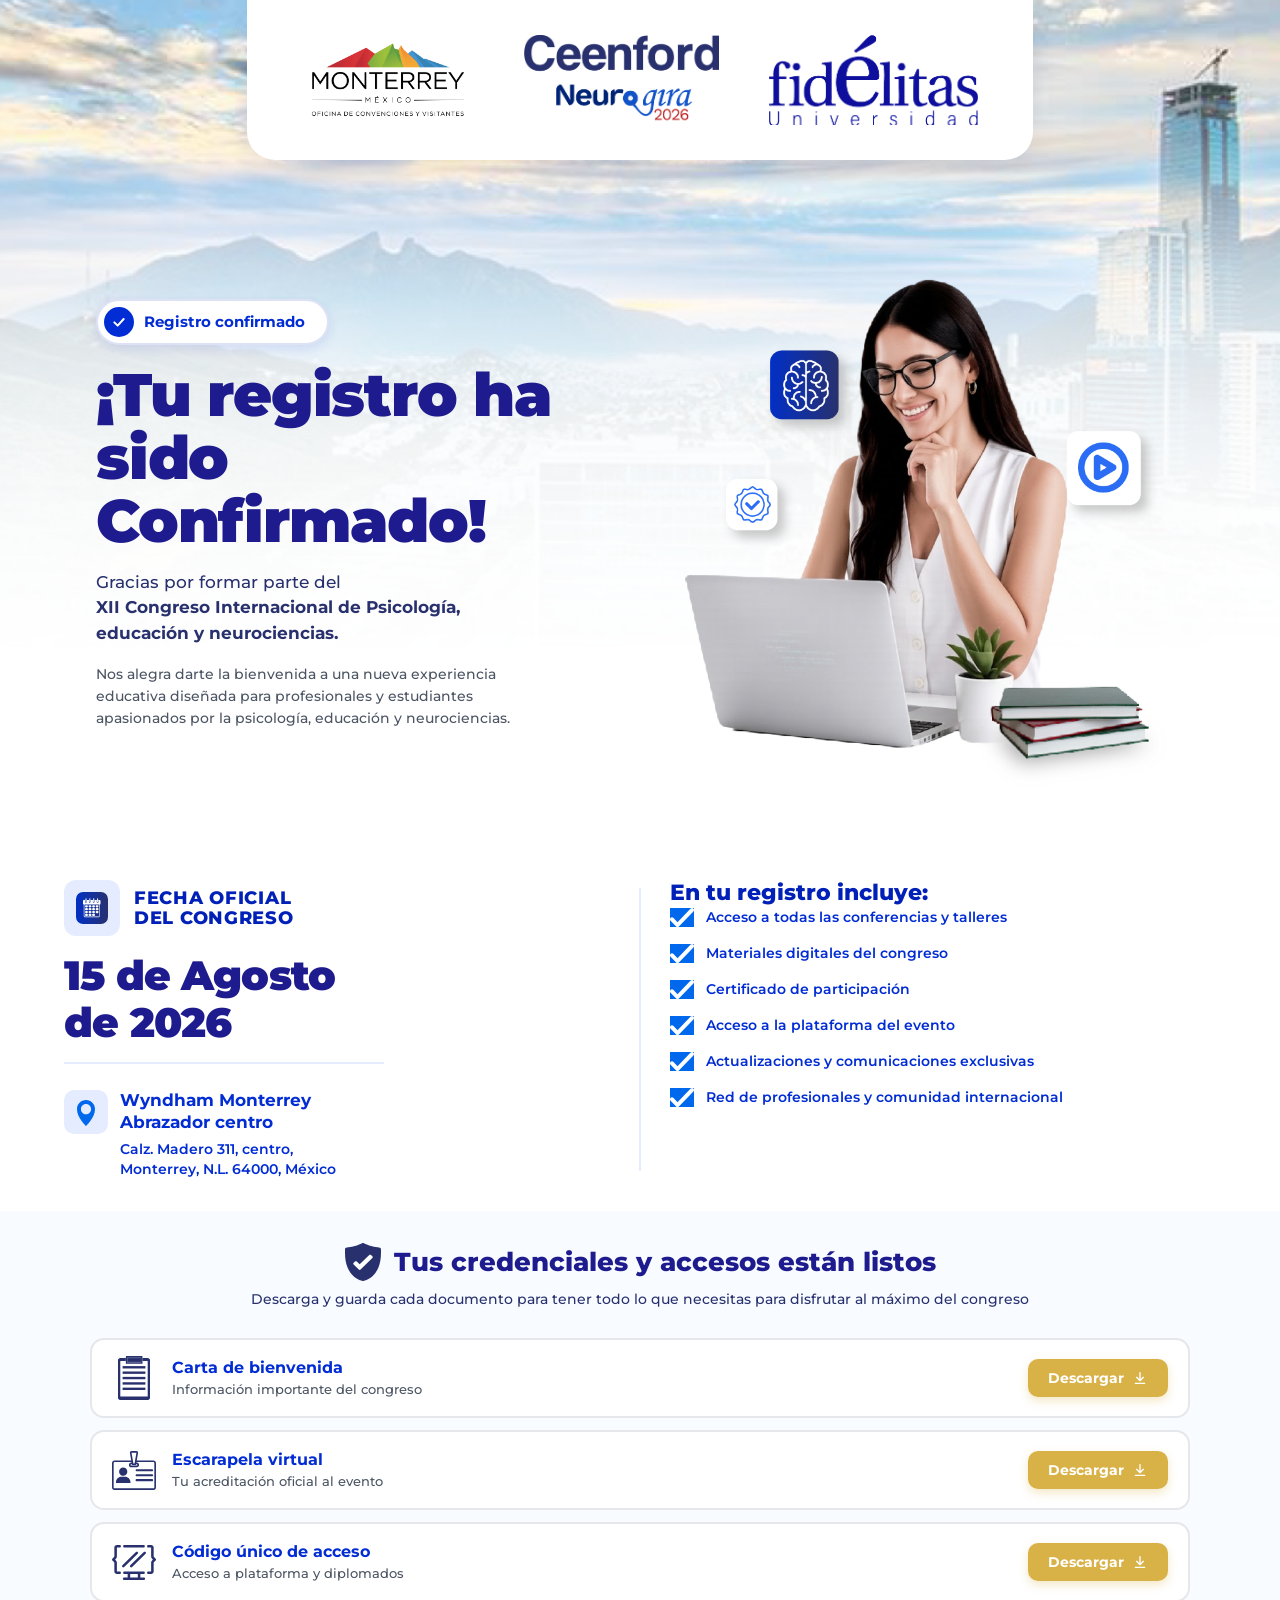
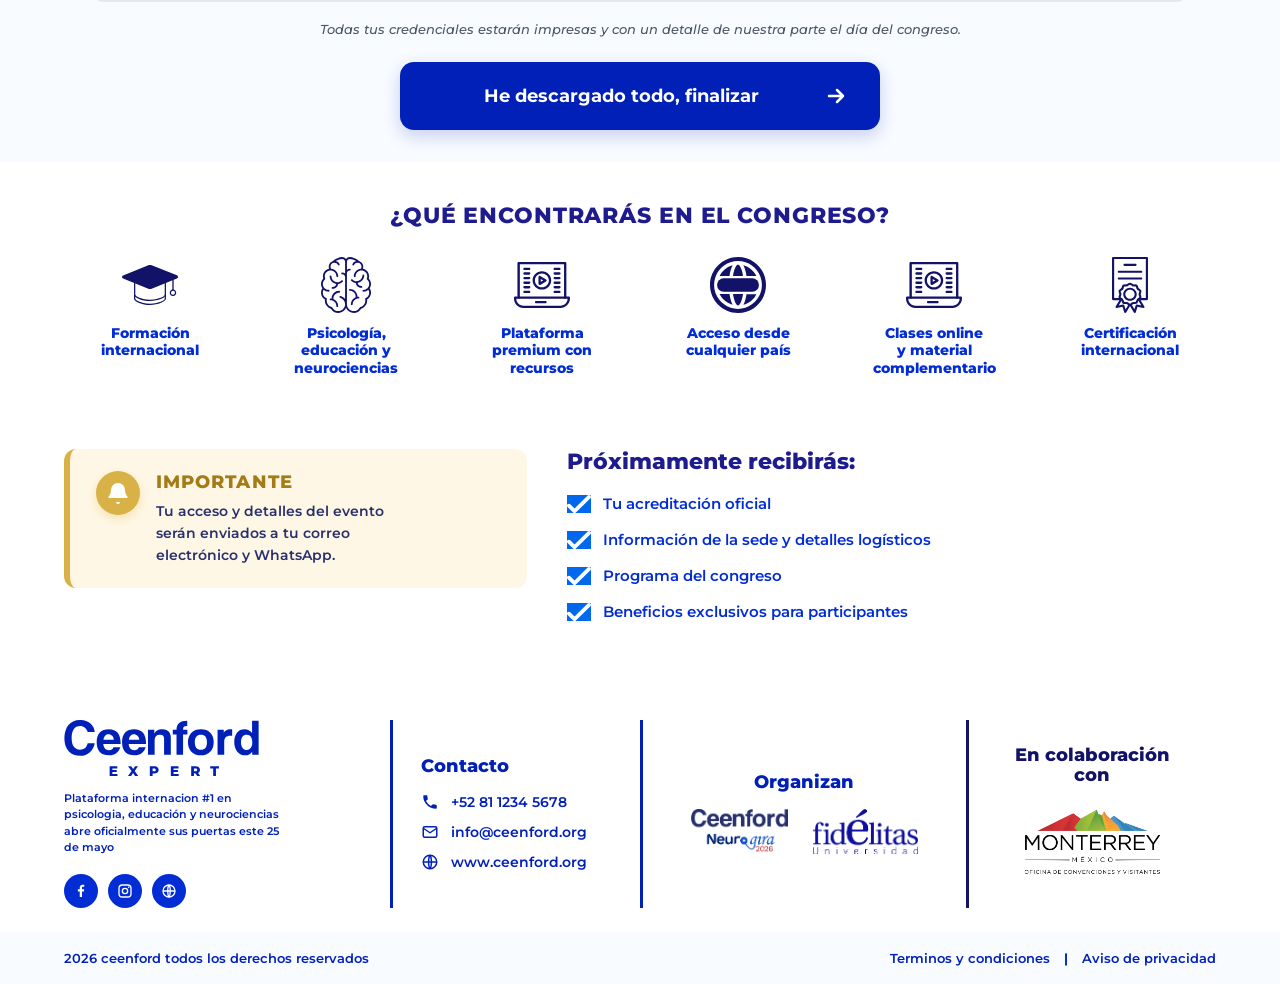
==== gracias.html @ 37530089 "Refinar seccion Fecha + Incluye de gracias.html - Iconos dentro de cajas redondeadas azul claro (#E5" ====
<!DOCTYPE html>
<html lang="es">
<head>
    <meta charset="UTF-8">
    <meta name="viewport" content="width=device-width, initial-scale=1.0, viewport-fit=cover">
    <title>Registro confirmado - CEENFORD XII Congreso Internacional Monterrey 2026</title>

    <!-- SEO -->
    <meta name="description" content="Registro confirmado al XII Congreso Internacional de Psicología, Educación y Neurociencias - Monterrey 2026.">
    <meta name="theme-color" content="#1E1B8E">
    <meta name="robots" content="noindex"><!-- página de confirmación, no indexar -->

    <!-- Favicon -->
    <link rel="icon" type="image/png" href="img/favicon.png">
    <link rel="apple-touch-icon" href="img/favicon.png">

    <!-- Open Graph -->
     
    <meta property="og:type" content="website">
    <meta property="og:title" content="Registro confirmado - CEENFORD Monterrey 2026">
    <meta property="og:description" content="Tu inscripción al XII Congreso Internacional fue confirmada.">
    <meta property="og:image" content="https://ceenford.dtgrowthpartners.com/img/preview.jpg">
    <meta property="og:locale" content="es_MX">
    <meta property="og:site_name" content="Ceenford">

    <!-- Fuentes y estilos -->
    <link rel="preconnect" href="https://fonts.googleapis.com">
    <link rel="preconnect" href="https://fonts.gstatic.com" crossorigin>
    <link href="https://fonts.googleapis.com/css2?family=Montserrat:ital,wght@0,300;0,400;0,500;0,600;0,700;0,800;0,900;1,400&display=swap" rel="stylesheet">
    <link rel="stylesheet" href="styles.css">
</head>
<body>
    <!-- ========== HERO (mismo background que index) ========== -->
    <section class="hero hero--confirmacion">
        <div class="hero__bg" aria-hidden="true"></div>

        <header class="header">
            <div class="header__card">
                <img src="img/logo-monterrey-header.png" alt="Monterrey México - Oficina de Convenciones y Visitantes" class="header__logo">
                <img src="img/logo-ceenford-header.png" alt="Ceenford Neurogira 2026" class="header__logo">
                <img src="img/lgo-fidelitas-universidad.png" alt="Fidélitas Universidad" class="header__logo">
            </div>
        </header>

        <div class="confirmacion-hero">
            <div class="confirmacion-hero__left">
                <span class="confirmacion-hero__badge">
                    <span class="confirmacion-hero__badge-circle" aria-hidden="true">
                        <svg viewBox="0 0 24 24" fill="none" xmlns="http://www.w3.org/2000/svg">
                            <path d="M5 12.5L10 17.5L19 7.5" stroke="currentColor" stroke-width="3" stroke-linecap="round" stroke-linejoin="round"/>
                        </svg>
                    </span>
                    Registro confirmado
                </span>

                <h1 class="confirmacion-hero__title">¡Tu registro ha sido<br>Confirmado!</h1>

                <p class="confirmacion-hero__subtitle">
                    Gracias por formar parte del<br>
                    <strong>XII Congreso Internacional de Psicología,<br>educación y neurociencias.</strong>
                </p>

                <p class="confirmacion-hero__body">
                    Nos alegra darte la bienvenida a una nueva experiencia<br>
                    educativa diseñada para profesionales y estudiantes<br>
                    apasionados por la psicología, educación y neurociencias.
                </p>
            </div>

            <div class="confirmacion-hero__right">
                <img src="img/pagina_agradecimiento/mujer-hero.png" alt="" class="confirmacion-hero__img">
            </div>
        </div>
    </section>

    <!-- ========== FECHA + INCLUYE (2 columnas) ========== -->
    <section class="confirmacion-detalles">
        <div class="confirmacion-detalles__inner">
            <div class="confirmacion-detalles__col confirmacion-detalles__col--fecha">
                <h2 class="confirmacion-detalles__title">
                    <span class="confirmacion-detalles__icon-box">
                        <img src="img/pagina_agradecimiento/icono fecha oficial.svg" alt="" class="confirmacion-detalles__title-icon">
                    </span>
                    FECHA OFICIAL<br>DEL CONGRESO
                </h2>

                <div class="confirmacion-detalles__fecha">
                    <span class="confirmacion-detalles__day">15 de Agosto</span>
                    <span class="confirmacion-detalles__year">de 2026</span>
                </div>

                <div class="confirmacion-detalles__divider" aria-hidden="true"></div>

                <div class="confirmacion-detalles__sede">
                    <span class="confirmacion-detalles__icon-box confirmacion-detalles__icon-box--sm">
                        <img src="img/pagina_agradecimiento/location.svg" alt="" class="confirmacion-detalles__pin">
                    </span>
                    <div>
                        <p class="confirmacion-detalles__sede-name"><strong>Wyndham Monterrey</strong><br><strong>Abrazador centro</strong></p>
                        <p class="confirmacion-detalles__sede-address">Calz. Madero 311, centro,<br>Monterrey, N.L. 64000, México</p>
                    </div>
                </div>
            </div>

            <div class="confirmacion-detalles__col confirmacion-detalles__col--incluye">
                <h2 class="confirmacion-detalles__title">En tu registro incluye:</h2>

                <ul class="confirmacion-detalles__lista">
                    <li>
                        <img src="img/pagina_agradecimiento/check icon.svg" alt="" class="check-icon">
                        Acceso a todas las conferencias y talleres
                    </li>
                    <li>
                        <img src="img/pagina_agradecimiento/check icon.svg" alt="" class="check-icon">
                        Materiales digitales del congreso
                    </li>
                    <li>
                        <img src="img/pagina_agradecimiento/check icon.svg" alt="" class="check-icon">
                        Certificado de participación
                    </li>
                    <li>
                        <img src="img/pagina_agradecimiento/check icon.svg" alt="" class="check-icon">
                        Acceso a la plataforma del evento
                    </li>
                    <li>
                        <img src="img/pagina_agradecimiento/check icon.svg" alt="" class="check-icon">
                        Actualizaciones y comunicaciones exclusivas
                    </li>
                    <li>
                        <img src="img/pagina_agradecimiento/check icon.svg" alt="" class="check-icon">
                        Red de profesionales y comunidad internacional
                    </li>
                </ul>
            </div>
        </div>
    </section>

    <!-- ========== CREDENCIALES Y DESCARGAS ========== -->
    <section class="confirmacion-credenciales">
        <div class="confirmacion-credenciales__inner">
            <h2 class="confirmacion-credenciales__title">
                <img src="img/pagina_agradecimiento/icono escudo - credenciales.svg" alt="" class="confirmacion-credenciales__title-icon">
                Tus credenciales y accesos están listos
            </h2>
            <p class="confirmacion-credenciales__subtitle">Descarga y guarda cada documento para tener todo lo que necesitas para disfrutar al máximo del congreso</p>

            <div class="confirmacion-credenciales__lista">
                <div class="credencial-card">
                    <img src="img/pagina_agradecimiento/icono--06.svg" alt="" class="credencial-card__icon">
                    <div class="credencial-card__info">
                        <h3 class="credencial-card__title">Carta de bienvenida</h3>
                        <p class="credencial-card__desc">Información importante del congreso</p>
                    </div>
                    <a href="#" class="credencial-card__btn">
                        Descargar
                        <svg viewBox="0 0 24 24" fill="none" xmlns="http://www.w3.org/2000/svg" aria-hidden="true">
                            <path d="M12 4v12m0 0l-5-5m5 5l5-5M5 20h14" stroke="currentColor" stroke-width="2" stroke-linecap="round" stroke-linejoin="round"/>
                        </svg>
                    </a>
                </div>

                <div class="credencial-card">
                    <img src="img/pagina_agradecimiento/icono-_escarapela virtual.svg" alt="" class="credencial-card__icon">
                    <div class="credencial-card__info">
                        <h3 class="credencial-card__title">Escarapela virtual</h3>
                        <p class="credencial-card__desc">Tu acreditación oficial al evento</p>
                    </div>
                    <a href="#" class="credencial-card__btn">
                        Descargar
                        <svg viewBox="0 0 24 24" fill="none" xmlns="http://www.w3.org/2000/svg" aria-hidden="true">
                            <path d="M12 4v12m0 0l-5-5m5 5l5-5M5 20h14" stroke="currentColor" stroke-width="2" stroke-linecap="round" stroke-linejoin="round"/>
                        </svg>
                    </a>
                </div>

                <div class="credencial-card">
                    <img src="img/pagina_agradecimiento/icono-_codigo unico de acceso.svg" alt="" class="credencial-card__icon">
                    <div class="credencial-card__info">
                        <h3 class="credencial-card__title">Código único de acceso</h3>
                        <p class="credencial-card__desc">Acceso a plataforma y diplomados</p>
                    </div>
                    <a href="#" class="credencial-card__btn">
                        Descargar
                        <svg viewBox="0 0 24 24" fill="none" xmlns="http://www.w3.org/2000/svg" aria-hidden="true">
                            <path d="M12 4v12m0 0l-5-5m5 5l5-5M5 20h14" stroke="currentColor" stroke-width="2" stroke-linecap="round" stroke-linejoin="round"/>
                        </svg>
                    </a>
                </div>
            </div>

            <p class="confirmacion-credenciales__nota">Todas tus credenciales estarán impresas y con un detalle de nuestra parte el día del congreso.</p>

            <button type="button" class="btn-primary confirmacion-credenciales__finalizar">
                <span class="btn-primary__label">He descargado todo, finalizar</span>
                <svg class="btn-primary__arrow" viewBox="0 0 24 24" fill="none" xmlns="http://www.w3.org/2000/svg" aria-hidden="true">
                    <path d="M5 12h14M13 6l6 6-6 6" stroke="currentColor" stroke-width="2.5" stroke-linecap="round" stroke-linejoin="round"/>
                </svg>
            </button>
        </div>
    </section>

    <!-- ========== ¿QUÉ ENCONTRARÁS? ========== -->
    <section class="confirmacion-features">
        <div class="confirmacion-features__inner">
            <h2 class="confirmacion-features__title">¿QUÉ ENCONTRARÁS EN EL CONGRESO?</h2>

            <div class="confirmacion-features__grid">
                <div class="feature-card">
                    <img src="img/pagina_agradecimiento/que encontraras -_formacion internacional.svg" alt="" class="feature-card__icon">
                    <h3 class="feature-card__title">Formación<br>internacional</h3>
                </div>
                <div class="feature-card">
                    <img src="img/pagina_agradecimiento/que encontraras -_psicologia educacion y neurociencias.svg" alt="" class="feature-card__icon">
                    <h3 class="feature-card__title">Psicología,<br>educación y<br>neurociencias</h3>
                </div>
                <div class="feature-card">
                    <img src="img/pagina_agradecimiento/que encontraras -_plataforma premium con recursos.svg" alt="" class="feature-card__icon">
                    <h3 class="feature-card__title">Plataforma<br>premium con<br>recursos</h3>
                </div>
                <div class="feature-card">
                    <img src="img/pagina_agradecimiento/que encontraras -_acceso desde cualquier pais.svg" alt="" class="feature-card__icon">
                    <h3 class="feature-card__title">Acceso desde<br>cualquier país</h3>
                </div>
                <div class="feature-card">
                    <img src="img/pagina_agradecimiento/que encontraras -_clases online y material complementario.svg" alt="" class="feature-card__icon">
                    <h3 class="feature-card__title">Clases online<br>y material<br>complementario</h3>
                </div>
                <div class="feature-card">
                    <img src="img/pagina_agradecimiento/que encontraras -_certificacion internacional.svg" alt="" class="feature-card__icon">
                    <h3 class="feature-card__title">Certificación<br>internacional</h3>
                </div>
            </div>
        </div>
    </section>

    <!-- ========== IMPORTANTE + PRÓXIMAMENTE ========== -->
    <section class="confirmacion-importante">
        <div class="confirmacion-importante__inner">
            <div class="confirmacion-importante__col confirmacion-importante__col--alerta">
                <div class="confirmacion-importante__alerta-icon" aria-hidden="true">
                    <svg viewBox="0 0 24 24" fill="currentColor" xmlns="http://www.w3.org/2000/svg">
                        <path d="M12 2a7 7 0 0 0-7 7c0 3.53-1.5 5.5-2.62 6.71A1 1 0 0 0 3.12 17H20.88a1 1 0 0 0 .74-1.29C20.5 14.5 19 12.53 19 9a7 7 0 0 0-7-7zm-2 19a2 2 0 0 0 4 0z"/>
                    </svg>
                </div>
                <div>
                    <h2 class="confirmacion-importante__title">IMPORTANTE</h2>
                    <p class="confirmacion-importante__text">
                        Tu acceso y detalles del evento<br>
                        serán enviados a tu correo<br>
                        electrónico y WhatsApp.
                    </p>
                </div>
            </div>

            <div class="confirmacion-importante__col confirmacion-importante__col--proximamente">
                <h2 class="confirmacion-importante__title">Próximamente recibirás:</h2>
                <ul class="confirmacion-importante__lista">
                    <li>
                        <img src="img/pagina_agradecimiento/check icon.svg" alt="" class="check-icon">
                        Tu acreditación oficial
                    </li>
                    <li>
                        <img src="img/pagina_agradecimiento/check icon.svg" alt="" class="check-icon">
                        Información de la sede y detalles logísticos
                    </li>
                    <li>
                        <img src="img/pagina_agradecimiento/check icon.svg" alt="" class="check-icon">
                        Programa del congreso
                    </li>
                    <li>
                        <img src="img/pagina_agradecimiento/check icon.svg" alt="" class="check-icon">
                        Beneficios exclusivos para participantes
                    </li>
                </ul>
            </div>
        </div>
    </section>

    <!-- ========== FOOTER (mismo que index) ========== -->
    <footer class="footer">
        <div class="footer__main">
            <div class="footer__columns">
                <div class="footer__col footer__col--brand">
                    <img src="img/iconos/logo ceenford expert-19.svg" alt="Ceenford Expert" class="footer__logo">
                    <p class="footer__tagline">Plataforma internacion #1 en psicologia, educación y neurociencias abre oficialmente sus puertas este 25 de mayo</p>
                    <div class="footer__social">
                        <a href="#" aria-label="Facebook" class="footer__social-link">
                            <svg viewBox="0 0 24 24" fill="currentColor" xmlns="http://www.w3.org/2000/svg"><path d="M13.5 21v-8.4h2.83l.42-3.28h-3.25V7.22c0-.95.26-1.6 1.62-1.6h1.73V2.69a23.1 23.1 0 0 0-2.52-.13c-2.5 0-4.21 1.52-4.21 4.32V9.32H7.28v3.28h2.84V21h3.38z"/></svg>
                        </a>
                        <a href="#" aria-label="Instagram" class="footer__social-link">
                            <svg viewBox="0 0 24 24" fill="none" xmlns="http://www.w3.org/2000/svg">
                                <rect x="3" y="3" width="18" height="18" rx="5" stroke="currentColor" stroke-width="2"/>
                                <circle cx="12" cy="12" r="4" stroke="currentColor" stroke-width="2"/>
                                <circle cx="17.5" cy="6.5" r="1.2" fill="currentColor"/>
                            </svg>
                        </a>
                        <a href="#" aria-label="Sitio web" class="footer__social-link">
                            <svg viewBox="0 0 24 24" fill="none" xmlns="http://www.w3.org/2000/svg">
                                <circle cx="12" cy="12" r="9" stroke="currentColor" stroke-width="2"/>
                                <path d="M3 12h18M12 3c2.5 3 2.5 15 0 18M12 3c-2.5 3-2.5 15 0 18" stroke="currentColor" stroke-width="2"/>
                            </svg>
                        </a>
                    </div>
                </div>

                <div class="footer__col footer__col--contacto">
                    <h4 class="footer__col-title">Contacto</h4>
                    <ul class="footer__contact">
                        <li>
                            <svg viewBox="0 0 24 24" fill="currentColor" xmlns="http://www.w3.org/2000/svg" aria-hidden="true">
                                <path d="M6.62 10.79a15.05 15.05 0 0 0 6.59 6.59l2.2-2.2a1 1 0 0 1 1.02-.24 11.36 11.36 0 0 0 3.57.57 1 1 0 0 1 1 1V20a1 1 0 0 1-1 1A17 17 0 0 1 3 4a1 1 0 0 1 1-1h3.5a1 1 0 0 1 1 1c0 1.24.2 2.44.57 3.57a1 1 0 0 1-.24 1.02l-2.21 2.2z"/>
                            </svg>
                            +52 81 1234 5678
                        </li>
                        <li>
                            <svg viewBox="0 0 24 24" fill="none" xmlns="http://www.w3.org/2000/svg" aria-hidden="true">
                                <rect x="3" y="5" width="18" height="14" rx="2" stroke="currentColor" stroke-width="2"/>
                                <path d="M3 7l9 6 9-6" stroke="currentColor" stroke-width="2" stroke-linejoin="round"/>
                            </svg>
                            info@ceenford.org
                        </li>
                        <li>
                            <svg viewBox="0 0 24 24" fill="none" xmlns="http://www.w3.org/2000/svg" aria-hidden="true">
                                <circle cx="12" cy="12" r="9" stroke="currentColor" stroke-width="2"/>
                                <path d="M3 12h18M12 3c2.5 3 2.5 15 0 18M12 3c-2.5 3-2.5 15 0 18" stroke="currentColor" stroke-width="2"/>
                            </svg>
                            www.ceenford.org
                        </li>
                    </ul>
                </div>

                <div class="footer__col footer__col--organizan">
                    <h4 class="footer__col-title">Organizan</h4>
                    <div class="footer__logos">
                        <img src="img/logo-ceenford-header.png" alt="Ceenford Neurogira 2026">
                        <img src="img/lgo-fidelitas-universidad.png" alt="Fidélitas Universidad">
                    </div>
                </div>

                <div class="footer__col footer__col--colab">
                    <h4 class="footer__col-title">En colaboración con</h4>
                    <div class="footer__logos">
                        <img src="img/logo-monterrey-header.png" alt="Monterrey México">
                    </div>
                </div>
            </div>
        </div>

        <div class="footer__bottom">
            <div class="footer__bottom-inner">
                <p>2026 ceenford todos los derechos reservados</p>
                <p class="footer__legal">
                    <a href="#">Terminos y condiciones</a>
                    <span class="footer__legal-divider" aria-hidden="true">|</span>
                    <a href="#">Aviso de privacidad</a>
                </p>
            </div>
        </div>
    </footer>
</body>
</html>
---- styles.css ----
:root {
    --color-blue: #1E1B8E;
    --color-blue-deep: #161579;
    --color-green: #2DB349;
    --color-green-dark: #1F8E37;
    --color-gold: #D9B247;
    --color-gold-light: #E4C26B;
    --color-white: #ffffff;
    --color-text: #1a1a1a;
    --color-muted: #6b7280;
    --color-card-border: #E5E7EB;

    --radius-card: 18px;
    --radius-pill: 999px;
    --shadow-card: 0 10px 30px rgba(20, 25, 80, 0.08);

    --font-base: 'Montserrat', system-ui, -apple-system, Segoe UI, Roboto, sans-serif;
}

* {
    box-sizing: border-box;
}

html, body {
    margin: 0;
    padding: 0;
    font-family: var(--font-base);
    color: var(--color-text);
    background: #ffffff;
    -webkit-font-smoothing: antialiased;
    -moz-osx-font-smoothing: grayscale;
}

/* ---------- ANIMACIÓN FADE-IN AL HACER SCROLL ----------
   Las secciones marcadas con .fade-in arrancan invisibles y se
   muestran con un movimiento sutil hacia arriba cuando entran
   al viewport. Se activa agregando la clase .is-visible vía JS
   (ver script.js — Intersection Observer).
   Respeta prefers-reduced-motion para usuarios con preferencia
   de movimiento reducido. */
.fade-in {
    opacity: 0;
    transform: translateY(24px);
    transition: opacity 0.7s ease-out, transform 0.7s ease-out;
    will-change: opacity, transform;
}

.fade-in.is-visible {
    opacity: 1;
    transform: translateY(0);
}

@media (prefers-reduced-motion: reduce) {
    .fade-in,
    .fade-in.is-visible {
        opacity: 1;
        transform: none;
        transition: none;
    }
}

/* ---------- HERO ---------- */
.hero {
    position: relative;
    width: 100%;
    padding: 0 64px 28px;
    overflow-x: hidden;
    overflow-y: visible;
    isolation: isolate;
}

.hero__bg {
    position: absolute;
    inset: 0;
    z-index: -1;
    background-image: url('img/fondo-nuevo.png');
    background-size: cover;
    background-position: center top;
    background-repeat: no-repeat;
    background-color: #ffffff;
}

/* ---------- HEADER (card con los logos superiores) ---------- */
.header {
    display: flex;
    justify-content: center;
    margin-bottom: 48px;
}

.header__card {
    display: flex;
    align-items: center;
    justify-content: center;
    gap: 50px;
    background: var(--color-white);
    border-radius: 0 0 28px 28px;
    padding: 35px 55px;
    box-shadow: 0 8px 24px rgba(20, 25, 80, 0.08);
}

.header__logo {
    height: 90px;
    width: auto;
    object-fit: contain;
    display: block;
}

/* ---------- CONTENIDO DEL HERO ---------- */
.hero__content {
    display: grid;
    grid-template-columns: 1.05fr 1fr;
    gap:200px;
    align-items: center;
    max-width: 1280px;
    margin: 0 auto;
    padding: 12px 0 24px;
}

/* parte del logo del hero, monterrey y mexico*/
.hero__left {
    display: flex;
    flex-direction: column;
    align-items: center;
    justify-content: center;
    gap: 8px;
    height: 100%;
    align-content: center;
}

.hero__congress-logo {
    width: 100%;
    max-width: 380px;
    height: auto;
    display: block;
}

.hero__title-group {
    display: inline-flex;
    flex-direction: column;
    align-items: center;
    align-self: flex-start;
}

.hero__city {
    font-family: var(--font-base);
    font-weight: 900;
    font-size: clamp(48px, 6.5vw, 92px);
    line-height: 0.95;
    letter-spacing: -0.02em;
    color: var(--color-blue);
    margin: 6px 0 14px;
}

.hero__badge-country {
    display: inline-block;
    background: linear-gradient(90deg, #44A73F 10%, #E02524 100%);
    color: var(--color-white);
    font-weight: 700;
    font-size: 22px;
    letter-spacing: 0.08em;
    padding: 3px 15px;
    border-radius: var(--radius-pill);
    box-shadow: 0 4px 10px rgba(45, 179, 73, 0.25);
    text-shadow: 0 1px 2px rgba(0, 0, 0, 0.18);
}

/* Lado derecho */
.hero__right {
    display: grid;
    grid-template-columns: minmax(180px, 1fr) minmax(220px, 1fr);
    gap: 2px;
    align-items: start;
}

.hero__info-block {
    position: relative;
    display: flex;
    flex-direction: column;
    align-items: flex-start;
}

/* Pills (Incluye / Fecha) */
.hero__pill {
    display: inline-flex;
    align-items: center;
    gap: 10px;
    background: var(--color-gold);
    color: var(--color-white);
    font-weight: 700;
    font-size: 18px;
    padding: 6px 32px 6px 6px;
    border-radius: var(--radius-pill);
    box-shadow: 0 4px 10px rgba(217, 178, 71, 0.35);
    position: relative;
    z-index: 2;
    margin-left: 0;
    margin-bottom: 15px;
}

.hero__pill-icon {
    width: 52px;
    height: 52px;
    border-radius: 50%;
    background: var(--color-blue);
    color: var(--color-white);
    display: inline-flex;
    align-items: center;
    justify-content: center;
    flex-shrink: 0;
    margin: -11px 2px -11px -2px;
    box-shadow: 0 2px 6px rgba(30, 27, 142, 0.25);
    transform:translateX(-5px);
}

.hero__pill-icon svg {
    width: 28px;
    height: 28px;
}

.hero__pill-icon-img {
    width: 26px;
    height: 26px;
    object-fit: contain;
    filter: brightness(0) invert(1);
}

/* Cards de información */
.hero__info-card {
    background: var(--color-white);
    border-radius: var(--radius-card);
    padding: 22px 24px 18px;
    box-shadow: var(--shadow-card);
    width: 100%;
    min-height: 140px;
}

.hero__info-list {
    list-style: none;
    margin: 0;
    padding: 0;
    display: flex;
    flex-direction: column;
}

.hero__info-list li {
    display: flex;
    align-items: center;
    gap: 0px;
    color: var(--color-blue);
    font-weight: 700;
    font-size: 16px;
    padding: 6px 4px;
    border-bottom: 3.33px solid #D3D3D3;
}

.hero__info-list li img{
    padding:0px 3px;
}



.hero__info-list li:last-child {
    border-bottom: none;
}

.hero__info-icon {
    width: 26px;
    height: 26px;
    flex-shrink: 0;
    object-fit: contain;
}
/* Card de fecha */
.hero__info-card {
    width:70%;
    padding:2px 15px;
     display: flex;
    flex-direction: column;
    justify-content: center;
    align-items: stretch;
}

/*card fecha*/
.hero__info-card--date {
    display: flex;
    gap: 18px;
    padding: 25px 18px;
    min-height: 0;
    width: auto;
    flex-direction: row;
    align-items: center;
}


.hero__date-day {
    font-weight: 900;
    font-size: 75px;
    line-height: 1;
    color: var(--color-blue);
    letter-spacing: -0.03em;
}

.hero__date-divider {
    width: 3.3px;
    align-self: stretch;
    background: var(--color-blue);
    margin:2px 0;
    border-radius:50px;
}

.hero__date-rest {
    display: flex;
    flex-direction: column;
    justify-content: center;
    gap: 2px;
}

.hero__date-month {
    font-weight: 600;
    font-size: 18px;
    color: var(--color-blue);
    line-height: 1.05;
}

.hero__date-year {
    font-weight: 800;
    font-size: 40px;
    color: var(--color-blue);
    line-height: 1;
}

/* ---------- FRANJA DE ALIADOS (carrusel infinito) ----------
   Los logos se duplican en el HTML para hacer un loop seamless:
   la pista se anima de translateX(-50%) a translateX(0), de modo
   que los logos viajan visualmente de izquierda a derecha. Como la
   primera mitad y la segunda mitad son idénticas, el "salto" al
   reiniciar la animación es invisible. */
.hero__partners {
    max-width: 1280px;
    margin: 18px auto 0;
    overflow: hidden;
    /* Inicia invisible — script.js agrega .is-ready una vez que todos
       los SVG terminaron de cargar. Evita el flash de logos apareciendo
       de a uno en orden aleatorio. */
    opacity: 0;
    transition: opacity 0.45s ease-out;
    /* Fade en los bordes para que los logos no aparezcan/desaparezcan bruscamente */
    -webkit-mask-image: linear-gradient(
        to right,
        transparent 0,
        black 6%,
        black 94%,
        transparent 100%
    );
    mask-image: linear-gradient(
        to right,
        transparent 0,
        black 6%,
        black 94%,
        transparent 100%
    );
}

.hero__partners.is-ready {
    opacity: 1;
}

.hero__partners-track {
    display: flex;
    align-items: center;
    gap: 40px;
    width: max-content;
    animation: partnersScroll 60s linear infinite;
}

.hero__partners-item {
    height: 34px;
    width: auto;
    flex-shrink: 0;
    object-fit: contain;
    display: block;
}

@keyframes partnersScroll {
    from { transform: translateX(-50%); }
    to   { transform: translateX(0); }
}

/* Pausa al hover para que el usuario pueda mirar un logo en detalle */
.hero__partners:hover .hero__partners-track {
    animation-play-state: paused;
}

/* Accesibilidad: usuarios con prefers-reduced-motion no ven la animación */
@media (prefers-reduced-motion: reduce) {
    .hero__partners-track {
        animation: none;
        transform: translateX(0);
    }
}

/* Segunda fila del carrusel: oculta por default, solo visible en mobile.
   Se crea dinámicamente con JS (initPartnersDualRow). */
.hero__partners-track--rtl {
    display: none;
}

/* ---------- PASO (secciones) ---------- */
.paso {
    max-width: 1280px;
    margin: 0 auto;
    padding: 32px 64px;
    display: grid;
    grid-template-columns: 280px 1fr;
    gap: 24px;
    align-items: center;
}

.paso__intro {
    display: grid;
    grid-template-columns: auto 1fr;
    gap: 16px 18px;
    align-items: center;
}

.paso__num-wrap {
    display: flex;
    flex-direction: column;
    align-items: center;
    gap: 6px;
}

.paso__label {
    font-size: 16px;
    font-weight: 600;
    color: #28316E;
    line-height: 1;
}

.paso__num {
    width: 60px;
    height: 60px;
    border-radius: 50%;
    background: #0021B9;
    color: #ffffff;
    display: inline-flex;
    align-items: center;
    justify-content: center;
    font-weight: 800;
    font-size: 32px;
    line-height: 1;
}

.paso__text-wrap {
    display: flex;
    flex-direction: column;
    gap: 6px;
}

.paso__title {
    font-size: 18px;
    font-weight: 700;
    color: #28316E;
    margin: 0;
    line-height: 1.1;
}

.paso__subtitle {
    font-size: 14px;
    color: #28316E;
    margin: 0;
    line-height: 1.45;
}

/* Grupo de cards */
.paso__cards {
    display: grid;
    grid-template-columns: 1fr 1fr 1.7fr;
    gap: 16px;
}

/* Card de opción individual */
.opcion-card {
    position: relative;
    background: var(--color-white);
    border: 3px solid #C6C6C6;
    border-radius: 16px;
    padding: 22px 20px 18px;
    cursor: pointer;
    transition: border-color 0.2s ease, box-shadow 0.2s ease, transform 0.15s ease;
    min-height: 170px;
    display: flex;
    flex-direction: column;
    box-shadow: 0 2px 8px rgba(20, 25, 80, 0.09);
    transition:0.3s;
}

.opcion-card:hover {
    transform: translateY(-2px);
    box-shadow: rgba(149, 157, 165, 0.2) 0px 8px 24px;
    transition:0.3s;
}

.opcion-card__radio {
    position: absolute;
    opacity: 0;
    pointer-events: none;
}

.opcion-card__radio-visual {
    position: absolute;
    top: 16px;
    left: 16px;
    width: 18px;
    height: 18px;
    border-radius: 50%;
    border: 2px solid var(--color-blue);
    background: transparent;
}

.opcion-card__radio:checked + .opcion-card__radio-visual::after {
    content: '';
    position: absolute;
    inset: 3px;
    border-radius: 50%;
    background: var(--color-blue);
}

.opcion-card__check {
    position: absolute;
    top: 14px;
    left: 14px;
    right: auto;
    width: 22px;
    height: 22px;
    border-radius: 50%;
    background: #0021B9;
    color: #ffffff;
    display: inline-flex;
    align-items: center;
    justify-content: center;
    opacity: 0;
    transform: scale(0.6);
    transition: opacity 0.18s ease, transform 0.18s ease;
    pointer-events: none;
}

.opcion-card__check svg {
    width: 14px;
    height: 14px;
}

.opcion-card__radio:checked ~ .opcion-card__check {
    opacity: 1;
    transform: scale(1);
}

/* Oculta el círculo vacío del radio cuando la card está seleccionada — el check lo reemplaza */
.opcion-card__radio:checked + .opcion-card__radio-visual {
    opacity: 0;
}

/* Body compartido entre las cards */
.opcion-card__body {
    flex: 1;
    display: flex;
    flex-direction: column;
    align-items: center;
    justify-content: center;
    gap: 6px;
    text-align: center;
    padding-top: 8px;
}

.opcion-card__label {
    font-size: 18px;
    font-weight: 500;
    color: #42446E;
}

.opcion-card__price {
    font-weight: 900;
    color: #42446E;
    line-height: 1;
    display: inline-flex;
    align-items: flex-end;
    gap: 4px;
}

.opcion-card__price strong {
    font-size: 56px;
    font-weight: 900;
    line-height: 1;
    letter-spacing: -0.02em;
}

.opcion-card__price sup {
    font-size: 15px;
    font-weight: 700;
    color: #42446E;
    padding-bottom: 8px;
}

/* El radio de la card VIP usa el tema gris por defecto; el punto del radio queda azul */
.opcion-card--vip .opcion-card__radio-visual {
    border-color: #0021B9;
}

.opcion-card--vip .opcion-card__radio:checked + .opcion-card__radio-visual::after {
    background: #0021B9;
}

/* Card HOY */
.opcion-card--hoy {
    border-color: #1D8834;
}

.opcion-card--hoy .opcion-card__radio-visual {
    border-color: #1D8834;
}

.opcion-card--hoy .opcion-card__radio:checked + .opcion-card__radio-visual::after {
    background: #1D8834;
}

.opcion-card--hoy .opcion-card__check {
    background: #1D8834;
}

.opcion-card--hoy .opcion-card__label,
.opcion-card--hoy .opcion-card__price,
.opcion-card--hoy .opcion-card__price sup,
.opcion-card--hoy .opcion-card__note {
    color: #1D8834;
}

.opcion-card__label--green {
    font-weight: 700;
}

.opcion-card__note {
    font-size: 10px;
    font-weight: 700;
    margin-top: 4px;
    color:#28316E !important;
}

/* Card de Registro */
.opcion-card--registro {
    border-color: #022CD4;
}

.opcion-card--registro .opcion-card__radio-visual {
    border-color: #022CD4;
}

.opcion-card--registro .opcion-card__radio:checked + .opcion-card__radio-visual::after {
    background: #022CD4;
}

.opcion-card--registro .opcion-card__check {
    background: #022CD4;
}

.opcion-card__body--registro {
    flex-direction: row;
    align-items: center;
    justify-content: flex-start;
    text-align: left;
    gap: 14px;
    padding-top: 14px;
}

.opcion-card__icon {
    width: 64px;
    height: 64px;
    object-fit: contain;
    flex-shrink: 0;
}

.opcion-card__registro-text {
    display: flex;
    flex-direction: column;
    gap: 2px;
}

.opcion-card__registro-head {
    display: flex;
    align-items: center;
    gap: 8px;
    margin-bottom: 2px;
}

.opcion-card__zero {
    font-size: 38px;
    font-weight: 900;
    color: #022CD4;
    line-height: 1;
    letter-spacing: -0.02em;
}

.opcion-card__registro-title {
    font-size: 16px;
    font-weight: 700;
    color: #022CD4;
    line-height: 1.15;
}

.opcion-card__desc {
    font-size: 13px;
    color: #022CD4;
    margin: 0;
    font-weight: 600;
    line-height: 1.35;
}

.opcion-card__desc--strong {
    font-weight: 800;
}

/* ---------- PASO 2 — tipo de participación ---------- */
.tipo-cards {
    display: grid;
    grid-template-columns: repeat(4, 1fr);
    gap: 16px;
}

.tipo-card {
    position: relative;
    background: var(--color-white);
    border: 3px solid #C6C6C6;
    border-radius: 16px;
    padding: 22px 18px 20px;
    cursor: pointer;
    transition: border-color 0.2s ease, box-shadow 0.2s ease, transform 0.15s ease;
    display: flex;
    flex-direction: column;
    align-items: center;
    text-align: center;
    gap: 10px;
    min-height: 200px;
}

.tipo-card:hover {
    transform: translateY(-2px);
    box-shadow: 0 6px 18px rgba(2, 44, 212, 0.08);
}

.tipo-card__radio {
    position: absolute;
    opacity: 0;
    pointer-events: none;
}

.tipo-card__check {
    position: absolute;
    top: 12px;
    right: 12px;
    width: 22px;
    height: 22px;
    border-radius: 50%;
    background: #0019AE;
    color: #ffffff;
    display: inline-flex;
    align-items: center;
    justify-content: center;
    opacity: 0;
    transform: scale(0.6);
    transition: opacity 0.18s ease, transform 0.18s ease;
}

.tipo-card__check svg {
    width: 14px;
    height: 14px;
}

.tipo-card__radio:checked ~ .tipo-card__check {
    opacity: 1;
    transform: scale(1);
}

.tipo-card:has(.tipo-card__radio:checked) {
    border-color: #0019AE;
    box-shadow: 0 4px 14px rgba(0, 25, 174, 0.12);
}

.tipo-card__icon {
    width: 48px;
    height: 48px;
    object-fit: contain;
    margin-top: 4px;
}

.tipo-card__title {
    font-size: 18px;
    font-weight: 800;
    color: #022CD4;
    margin: 4px 0 0;
    line-height: 1.15;
}

.tipo-card__desc {
    font-size: 13px;
    color: #022CD4;
    font-weight: 600;
    margin: 0;
    line-height: 1.4;
}

/* ---------- PASO 3 — completa tus datos ---------- */
.form-datos {
    display: flex;
    flex-direction: column;
    gap: 14px;
}

.form-datos__grid {
    display: grid;
    grid-template-columns: 1fr 1fr;
    gap: 14px;
}

.form-field {
    position: relative;
    display: flex;
    align-items: center;
    gap: 12px;
    background: var(--color-white);
    border: 3px solid #E8E8E8;
    border-radius: 8px;
    padding: 16px 18px;
    transition: border-color 0.2s ease, box-shadow 0.2s ease, background-color 0.2s ease;
}

.form-field--full {
    grid-column: 1 / -1;
}

.form-field__icon {
    width: 22px;
    height: 22px;
    flex-shrink: 0;
    object-fit: contain;
    /* Idle: ícono desaturado para sugerir "campo aún vacío".
       Pasa a color original al hacer focus o cuando hay contenido. */
    filter: grayscale(1) opacity(0.45);
    transition: filter 0.2s ease;
}

.form-field__input {
    flex: 1;
    border: none;
    outline: none;
    background: transparent;
    font-family: var(--font-base);
    font-weight: 700;
    font-size: 14px;
    color: #022CD4;
    width: 100%;
    min-width: 0;
}

.form-field__input::placeholder {
    color: #9CA3AF;
    opacity: 1;
    font-weight: 600;
}

/* ----- Estados visuales: idle (gris) → hover → focus/filled (azul) -----
   La idea: campos vacíos arrancan grises (sugieren "lléname") y pasan a
   azul (color de marca) cuando el usuario los enfoca o ya los completó.

   Detección de "filled":
   - Inputs nativos: :not(:placeholder-shown) — true cuando el usuario tipeó algo
   - Custom selects:  .is-filled en .custom-select__current (lo agrega script.js
                      al seleccionar una opción)
*/

/* Hover: gris un poquito más oscuro + bg tinto sutil */
.form-field:hover {
    border-color: #BFC4D6;
    background-color: #FBFCFE;
}

.form-field:hover .form-field__icon {
    filter: grayscale(0.5) opacity(0.75);
}

/* Focus o filled: borde + ícono + placeholder en azul */
.form-field:focus-within,
.form-field:has(.form-field__input:not(:placeholder-shown)),
.form-field:has(.custom-select__current.is-filled) {
    border-color: #022CD4;
    background-color: var(--color-white);
}

.form-field:focus-within {
    box-shadow: 0 2px 10px rgba(2, 44, 212, 0.08);
}

.form-field:focus-within .form-field__icon,
.form-field:has(.form-field__input:not(:placeholder-shown)) .form-field__icon,
.form-field:has(.custom-select__current.is-filled) .form-field__icon {
    filter: none;
}

/* Dropdown select personalizado */
.custom-select {
    cursor: pointer;
    padding: 0;
    overflow: visible;
}

.custom-select__trigger {
    flex: 1;
    display: flex;
    align-items: center;
    gap: 10px;
    padding: 16px 18px 16px 0;
    background: transparent;
    border: none;
    cursor: pointer;
    font-family: var(--font-base);
    font-weight: 700;
    font-size: 14px;
    color: #9CA3AF; /* idle: gris (mismo color que el placeholder de los inputs) */
    text-align: left;
    width: 100%;
    min-width: 0;
    transition: color 0.2s ease;
}

/* Texto del trigger pasa a azul cuando hay foco o ya se eligió opción */
.form-field:focus-within .custom-select__trigger,
.form-field:has(.custom-select__current.is-filled) .custom-select__trigger,
.custom-select__current.is-filled {
    color: #022CD4;
}

.custom-select > .form-field__icon {
    margin-left: 18px;
}

.custom-select__current {
    flex: 1;
    white-space: nowrap;
    overflow: hidden;
    text-overflow: ellipsis;
    display: inline-flex;
    align-items: center;
    gap: 8px;
}

.custom-select__current .fi {
    width: 22px;
    line-height: 16px;
    border-radius: 2px;
    flex-shrink: 0;
}

.custom-select__arrow {
    width: 18px;
    height: 18px;
    color: #9CA3AF; /* idle: gris */
    flex-shrink: 0;
    transition: transform 0.2s ease, color 0.2s ease;
}

.custom-select.is-open .custom-select__arrow {
    transform: rotate(180deg);
}

/* Flecha también en azul cuando el campo tiene foco o ya seleccionó */
.form-field:focus-within .custom-select__arrow,
.form-field:has(.custom-select__current.is-filled) .custom-select__arrow {
    color: #022CD4;
}

.custom-select__panel {
    position: absolute;
    top: calc(100% + 6px);
    left: 0;
    right: 0;
    background: #ffffff;
    border: 2px solid #E8E8E8;
    border-radius: 12px;
    box-shadow: 0 10px 30px rgba(2, 44, 212, 0.12);
    z-index: 50;
    list-style: none;
    margin: 0;
    padding: 6px;
    max-height: 280px;
    overflow-y: auto;
}

.custom-select__panel::-webkit-scrollbar {
    width: 8px;
}

.custom-select__panel::-webkit-scrollbar-thumb {
    background: #D7DCEF;
    border-radius: 4px;
}

.custom-select__panel::-webkit-scrollbar-track {
    background: transparent;
}

.custom-select__option {
    display: flex;
    align-items: center;
    gap: 10px;
    padding: 10px 12px;
    cursor: pointer;
    border-radius: 8px;
    color: #022CD4;
    font-weight: 600;
    font-size: 14px;
    transition: background-color 0.12s ease;
    outline: none;
}

.custom-select__option:hover,
.custom-select__option:focus-visible {
    background: #F0F4FF;
}

.custom-select__option.is-active {
    background: #E5ECFF;
}

.custom-select__option .fi {
    flex-shrink: 0;
    width: 24px;
    line-height: 18px;
    border-radius: 2px;
}

.custom-select__option-text {
    line-height: 1.2;
}

/* Checkboxes */
.form-checks {
    display: flex;
    flex-direction: column;
    gap: 8px;
    padding-left: 6px;
    margin-top: 8px;
}

.form-check {
    display: inline-flex;
    align-items: center;
    gap: 12px;
    cursor: pointer;
    position: relative;
}

.form-check__input {
    position: absolute;
    opacity: 0;
    pointer-events: none;
}

.form-check__visual {
    width: 20px;
    height: 20px;
    border: 2.5px solid #022CD4;
    border-radius: 5px;
    display: inline-flex;
    align-items: center;
    justify-content: center;
    flex-shrink: 0;
    background: transparent;
    transition: background-color 0.15s ease;
    color: #ffffff;
}

.form-check__visual svg {
    width: 14px;
    height: 14px;
    opacity: 0;
    transition: opacity 0.15s ease;
}

.form-check__input:checked + .form-check__visual {
    background: #022CD4;
}

.form-check__input:checked + .form-check__visual svg {
    opacity: 1;
}

.form-check__label {
    font-size: 14px;
    font-weight: 700;
    color: #0E108A;
    line-height: 1.4;
}

/* ---------- Banners de feedback al enviar el formulario ---------- */
.form-success,
.form-error {
    border-radius: 14px;
    padding: 18px 22px;
    font-weight: 700;
    font-size: 15px;
    line-height: 1.4;
    margin-bottom: 14px;
    display: flex;
    flex-direction: column;
    gap: 4px;
    animation: bannerSlideIn 0.4s ease-out;
}

.form-success {
    background: #E8F7EC;
    border: 2px solid #1D8834;
    color: #1D8834;
}

.form-success strong {
    font-size: 16px;
}

.form-error {
    background: #FCEBEB;
    border: 2px solid #C72B2B;
    color: #C72B2B;
}

@keyframes bannerSlideIn {
    from { opacity: 0; transform: translateY(-8px); }
    to   { opacity: 1; transform: translateY(0); }
}

.btn-primary:disabled {
    opacity: 0.6;
    cursor: not-allowed;
    transform: none !important;
    box-shadow: 0 6px 18px rgba(0, 32, 184, 0.10);
}

/* ---------- PASO 4 — confirma y asegura ---------- */
.paso4-cta {
    display: flex;
    flex-direction: column;
    gap: 18px;
    width: 100%;
}

.btn-primary {
    display: flex;
    align-items: center;
    justify-content: center;
    gap: 14px;
    width: 100%;
    padding: 22px 32px;
    background: #0020B8;
    color: #ffffff;
    border: none;
    border-radius: 14px;
    font-family: var(--font-base);
    font-weight: 700;
    font-size: 18px;
    cursor: pointer;
    box-shadow: 0 6px 18px rgba(0, 32, 184, 0.20);
    transition: transform 0.15s ease, box-shadow 0.15s ease;
    position: relative;
    text-decoration: none;
}

.btn-primary:hover {
    transform: translateY(-1px);
    box-shadow: 0 8px 22px rgba(0, 32, 184, 0.28);
}

.btn-primary:active {
    transform: translateY(0);
}

.btn-primary__label {
    flex: 1;
    text-align: center;
}

.btn-primary__arrow {
    width: 24px;
    height: 24px;
    flex-shrink: 0;
}

.paso4-cta__note {
    display: inline-flex;
    align-items: center;
    gap: 10px;
    color: #062BD4;
    font-size: 14px;
    font-weight: 600;
    margin: 0;
    justify-content: center;
}

.paso4-cta__whatsapp {
    width: 22px;
    height: 22px;
    color: #22923C;
    flex-shrink: 0;
}

/* ---------- FRANJA DE BENEFICIOS ---------- */
.beneficios {
    padding: 16px 64px 32px;
}

.beneficios__inner {
    max-width: 1280px;
    margin: 0 auto;
    background: #F8FBFF;
    border-radius: 18px;
    padding: 22px 28px;
    display: grid;
    grid-template-columns: repeat(4, 1fr);
    gap: 0;
    align-items: center;
}

.beneficio {
    display: flex;
    align-items: center;
    gap: 16px;
    padding: 4px 28px;
    border-left: 4px solid #D7DCEF;
}

.beneficio:first-child {
    border-left: none;
    padding-left: 0;
}

.beneficio__icon {
    width: 52px;
    height: 52px;
    flex-shrink: 0;
    object-fit: contain;
}

.beneficio__content {
    display: flex;
    flex-direction: column;
    gap: 6px;
}

.beneficio__title {
    color: #022CD4;
    font-weight: 800;
    font-size: 15px;
    margin: 0;
    line-height: 1.15;
}

.beneficio__desc {
    color: #28316E;
    font-weight: 700;
    font-size: 13px;
    margin: 0;
    line-height: 1.4;
}

/* ---------- SECCIÓN SEDE ---------- */
.sede {
    padding: 40px 64px;
}

.sede__inner {
    max-width: 1280px;
    margin: 0 auto;
    display: grid;
    grid-template-columns: 1fr 1.05fr;
    gap: 40px;
    align-items: center;
}

.sede__media {
    border-radius: 18px;
    overflow: hidden;
    box-shadow: 0 10px 30px rgba(20, 25, 80, 0.10);
}

.sede__media img {
    width: 100%;
    height: 100%;
    display: block;
    object-fit: cover;
}

.sede__info {
    display: flex;
    flex-direction: column;
    gap: 18px;
}

.sede__row {
    display: flex;
    align-items: flex-start;
    gap: 12px;
}

.sede__pin {
    width: 28px;
    height: 28px;
    color: #022CD4;
    flex-shrink: 0;
    margin-top: 2px;
}

.sede__pin--sm {
    width: 22px;
    height: 22px;
}

.sede__heading {
    display: flex;
    flex-direction: column;
    gap: 4px;
}

.sede__title {
    font-size: 22px;
    font-weight: 800;
    color: #022CD4;
    margin: 0;
    line-height: 1.15;
}

.sede__venue {
    font-size: 22px;
    font-weight: 800;
    color: #022CD4;
    margin: 0;
    line-height: 1.15;
}

.sede__address {
    font-size: 15px;
    font-weight: 700;
    color: #022CD4;
    margin: 0;
    line-height: 1.45;
}

.sede__desc {
    font-size: 14px;
    font-weight: 700;
    color: #062BD4;
    margin: 0;
    line-height: 1.55;
}

.btn-outline {
    display: inline-flex;
    align-items: center;
    gap: 12px;
    padding: 12px 22px;
    border: 2px solid #022CD4;
    border-radius: 12px;
    color: #022CD4;
    font-family: var(--font-base);
    font-weight: 700;
    font-size: 14px;
    text-decoration: none;
    background: transparent;
    cursor: pointer;
    align-self: flex-start;
    transition: background-color 0.15s ease, color 0.15s ease;
}

.btn-outline:hover {
    background: #022CD4;
    color: #ffffff;
}

.btn-outline svg {
    width: 18px;
    height: 18px;
}

/* ========================================================
   PÁGINA DE CONFIRMACIÓN (gracias.html)
   Reutiliza .hero, .header y .footer del index. El resto son
   secciones nuevas específicas de esta página.
   ======================================================== */

/* ----- Hero de confirmación: 2 columnas (texto izq + imagen der) ----- */
.hero--confirmacion {
    padding-bottom: 40px;
}

.confirmacion-hero {
    max-width: 1280px;
    margin: 0 auto;
    padding: 12px 32px 0;
    display: grid;
    grid-template-columns: 1.1fr 1fr;
    gap: 40px;
    align-items: center;
}

.confirmacion-hero__left {
    display: flex;
    flex-direction: column;
    align-items: flex-start;
    gap: 18px;
}

.confirmacion-hero__badge {
    display: inline-flex;
    align-items: center;
    gap: 10px;
    background: var(--color-white);
    color: #022CD4;
    font-weight: 700;
    font-size: 15px;
    padding: 6px 22px 6px 6px;
    border-radius: var(--radius-pill);
    box-shadow: 0 4px 12px rgba(2, 44, 212, 0.10);
    border: 2px solid #DDE3F5;
}

.confirmacion-hero__badge-circle {
    width: 30px;
    height: 30px;
    border-radius: 50%;
    background: #022CD4;
    color: #ffffff;
    display: inline-flex;
    align-items: center;
    justify-content: center;
    flex-shrink: 0;
}

.confirmacion-hero__badge-circle svg {
    width: 16px;
    height: 16px;
}

.confirmacion-hero__title {
    font-weight: 900;
    font-size: clamp(36px, 5vw, 60px);
    line-height: 1.05;
    color: var(--color-blue);
    margin: 0;
    letter-spacing: -0.02em;
    text-align: left;
}

.confirmacion-hero__subtitle {
    font-size: 17px;
    color: #28316E;
    font-weight: 500;
    margin: 0;
    line-height: 1.5;
    text-align: left;
}

.confirmacion-hero__subtitle strong {
    font-weight: 700;
}

.confirmacion-hero__body {
    font-size: 14px;
    color: #4b5563;
    font-weight: 500;
    margin: 0;
    line-height: 1.55;
    max-width: 620px;
    text-align: left;
}

.confirmacion-hero__right {
    display: flex;
    align-items: center;
    justify-content: center;
}

.confirmacion-hero__img {
    width: 100%;
    max-width: 520px;
    height: auto;
    display: block;
}

/* ----- Fecha + Incluye (2 columnas con divisor vertical) ----- */
.confirmacion-detalles {
    padding: 32px 64px;
}

.confirmacion-detalles__inner {
    max-width: 1280px;
    margin: 0 auto;
    display: grid;
    grid-template-columns: 1fr 1fr;
    gap: 60px;
    align-items: start;
    position: relative;
}

/* Divisor vertical entre la columna fecha y la columna incluye */
.confirmacion-detalles__inner::before {
    content: '';
    position: absolute;
    left: 50%;
    top: 8px;
    bottom: 8px;
    width: 2px;
    background: #E5ECFF;
    transform: translateX(-50%);
}

.confirmacion-detalles__col--fecha {
    display: flex;
    flex-direction: column;
    gap: 18px;
}

.confirmacion-detalles__title {
    font-size: 18px;
    font-weight: 800;
    color: #0020B8;
    margin: 0;
    line-height: 1.15;
    text-transform: uppercase;
    letter-spacing: 0.04em;
    display: flex;
    align-items: center;
    gap: 14px;
}

/* Ícono dentro de caja redondeada azul claro (calendar / pin) */
.confirmacion-detalles__icon-box {
    width: 56px;
    height: 56px;
    background: #E5ECFF;
    border-radius: 12px;
    display: inline-flex;
    align-items: center;
    justify-content: center;
    flex-shrink: 0;
}

.confirmacion-detalles__icon-box--sm {
    width: 44px;
    height: 44px;
    border-radius: 10px;
}

.confirmacion-detalles__title-icon {
    width: 32px;
    height: 32px;
    flex-shrink: 0;
    object-fit: contain;
}

.confirmacion-detalles__col--incluye .confirmacion-detalles__title {
    text-transform: none;
    letter-spacing: normal;
    font-size: 22px;
    display: block;
}

/* Divisor horizontal entre fecha y sede dentro de la columna izquierda */
.confirmacion-detalles__divider {
    width: 100%;
    max-width: 320px;
    height: 2px;
    background: #E5ECFF;
}

.confirmacion-detalles__fecha {
    display: flex;
    flex-direction: column;
    gap: 4px;
}

.confirmacion-detalles__day,
.confirmacion-detalles__year {
    font-weight: 900;
    font-size: clamp(32px, 3.2vw, 44px);
    color: var(--color-blue);
    line-height: 1.05;
    letter-spacing: -0.02em;
}

.confirmacion-detalles__sede {
    display: flex;
    align-items: flex-start;
    gap: 12px;
    margin-top: 8px;
}

.confirmacion-detalles__pin {
    width: 26px;
    height: 26px;
    flex-shrink: 0;
    margin-top: 2px;
    object-fit: contain;
}

.confirmacion-detalles__sede-name {
    margin: 0;
    color: #022CD4;
    font-size: 17px;
    line-height: 1.25;
}

.confirmacion-detalles__sede-address {
    margin: 6px 0 0;
    color: #022CD4;
    font-size: 14px;
    font-weight: 600;
    line-height: 1.45;
}

.confirmacion-detalles__lista {
    list-style: none;
    margin: 0;
    padding: 0;
    display: flex;
    flex-direction: column;
    gap: 12px;
}

.confirmacion-detalles__lista li {
    display: flex;
    align-items: center;
    gap: 12px;
    color: #022CD4;
    font-weight: 600;
    font-size: 14px;
    line-height: 1.4;
}

/* Check icon circular (azul filled con tick blanco) — usado en
   "En tu registro incluye" y en "Próximamente recibirás" */
.check-icon {
    width: 24px;
    height: 24px;
    flex-shrink: 0;
    object-fit: contain;
}

/* ----- Credenciales y descargas ----- */
.confirmacion-credenciales {
    padding: 32px 64px;
    background: #F8FBFF;
}

.confirmacion-credenciales__inner {
    max-width: 1100px;
    margin: 0 auto;
    text-align: center;
}

.confirmacion-credenciales__title {
    font-size: 26px;
    font-weight: 800;
    color: var(--color-blue);
    margin: 0 0 8px;
    line-height: 1.2;
    display: inline-flex;
    align-items: center;
    gap: 12px;
    justify-content: center;
}

.confirmacion-credenciales__title-icon {
    width: 38px;
    height: 38px;
    flex-shrink: 0;
    object-fit: contain;
}

.confirmacion-credenciales__subtitle {
    color: #28316E;
    font-size: 14px;
    font-weight: 500;
    margin: 0 0 28px;
    line-height: 1.5;
}

.confirmacion-credenciales__lista {
    display: flex;
    flex-direction: column;
    gap: 12px;
    margin-bottom: 18px;
}

.credencial-card {
    background: var(--color-white);
    border: 2px solid #E5E7EB;
    border-radius: 14px;
    padding: 16px 20px;
    display: flex;
    align-items: center;
    justify-content: space-between;
    gap: 16px;
    text-align: left;
    transition: border-color 0.2s ease, box-shadow 0.2s ease;
}

.credencial-card:hover {
    border-color: #022CD4;
    box-shadow: 0 4px 12px rgba(2, 44, 212, 0.08);
}

.credencial-card__icon {
    width: 44px;
    height: 44px;
    flex-shrink: 0;
    object-fit: contain;
}

.credencial-card__info {
    flex: 1;
    display: flex;
    flex-direction: column;
    gap: 2px;
    min-width: 0;
}

.credencial-card__title {
    font-size: 16px;
    font-weight: 700;
    color: #022CD4;
    margin: 0;
    line-height: 1.25;
}

.credencial-card__desc {
    font-size: 13px;
    color: #4b5563;
    margin: 0;
    font-weight: 500;
    line-height: 1.4;
}

/* Botón "Descargar" en dorado (no azul outline) — matches review */
.credencial-card__btn {
    display: inline-flex;
    align-items: center;
    gap: 8px;
    background: var(--color-gold);
    border: none;
    color: #ffffff;
    font-family: var(--font-base);
    font-weight: 700;
    font-size: 14px;
    padding: 10px 20px;
    border-radius: 10px;
    text-decoration: none;
    cursor: pointer;
    flex-shrink: 0;
    box-shadow: 0 4px 10px rgba(217, 178, 71, 0.30);
    transition: background-color 0.15s ease, transform 0.15s ease,
                box-shadow 0.15s ease;
}

.credencial-card__btn:hover {
    background: #C49A2F;
    transform: translateY(-1px);
    box-shadow: 0 6px 14px rgba(217, 178, 71, 0.40);
}

.credencial-card__btn svg {
    width: 16px;
    height: 16px;
}

.confirmacion-credenciales__nota {
    font-size: 13px;
    color: #4b5563;
    font-weight: 500;
    margin: 0 0 22px;
    line-height: 1.5;
    font-style: italic;
}

.confirmacion-credenciales__finalizar {
    max-width: 480px;
    margin: 0 auto;
}

/* ----- ¿Qué encontrarás? (6 features) ----- */
.confirmacion-features {
    padding: 40px 64px;
}

.confirmacion-features__inner {
    max-width: 1280px;
    margin: 0 auto;
}

.confirmacion-features__title {
    text-align: center;
    font-size: 22px;
    font-weight: 800;
    color: var(--color-blue);
    margin: 0 0 28px;
    letter-spacing: 0.04em;
    text-transform: uppercase;
}

.confirmacion-features__grid {
    display: grid;
    grid-template-columns: repeat(6, 1fr);
    gap: 24px;
}

.feature-card {
    display: flex;
    flex-direction: column;
    align-items: center;
    text-align: center;
    gap: 12px;
}

.feature-card__icon {
    width: 56px;
    height: 56px;
    object-fit: contain;
}

.feature-card__title {
    font-size: 14px;
    font-weight: 800;
    color: #022CD4;
    margin: 0;
    line-height: 1.25;
}

/* ----- IMPORTANTE + Próximamente recibirás ----- */
.confirmacion-importante {
    padding: 32px 64px 48px;
}

.confirmacion-importante__inner {
    max-width: 1280px;
    margin: 0 auto;
    display: grid;
    grid-template-columns: 1fr 1.4fr;
    gap: 40px;
    align-items: start;
}

.confirmacion-importante__col--alerta {
    background: #FFF7E5;
    border-left: 6px solid #D9B247;
    border-radius: 12px;
    padding: 22px 26px;
    display: flex;
    align-items: flex-start;
    gap: 16px;
}

.confirmacion-importante__alerta-icon {
    width: 44px;
    height: 44px;
    border-radius: 50%;
    background: #D9B247;
    color: #ffffff;
    display: inline-flex;
    align-items: center;
    justify-content: center;
    flex-shrink: 0;
    box-shadow: 0 4px 10px rgba(217, 178, 71, 0.30);
}

.confirmacion-importante__alerta-icon svg {
    width: 24px;
    height: 24px;
}

.confirmacion-importante__col--alerta .confirmacion-importante__title {
    color: #A37B17;
    font-size: 18px;
    margin: 0 0 8px;
    letter-spacing: 0.06em;
}

.confirmacion-importante__col--alerta .confirmacion-importante__text {
    color: #28316E;
    font-size: 14px;
    font-weight: 600;
    margin: 0;
    line-height: 1.55;
}

.confirmacion-importante__col--proximamente .confirmacion-importante__title {
    font-size: 22px;
    color: var(--color-blue);
    margin: 0 0 16px;
    font-weight: 800;
    line-height: 1.2;
}

.confirmacion-importante__title {
    text-transform: uppercase;
    font-weight: 800;
}

.confirmacion-importante__col--proximamente .confirmacion-importante__title {
    text-transform: none;
}

.confirmacion-importante__lista {
    list-style: none;
    margin: 0;
    padding: 0;
    display: flex;
    flex-direction: column;
    gap: 12px;
}

.confirmacion-importante__lista li {
    display: flex;
    align-items: center;
    gap: 12px;
    color: #022CD4;
    font-weight: 600;
    font-size: 15px;
    line-height: 1.4;
}

/* ----- Responsive de la página de confirmación ----- */
@media (max-width: 1024px) {
    .confirmacion-hero {
        grid-template-columns: 1fr;
        gap: 24px;
        padding: 12px 24px 0;
    }
    .confirmacion-hero__left {
        align-items: center;
        text-align: center;
    }
    .confirmacion-hero__title,
    .confirmacion-hero__subtitle,
    .confirmacion-hero__body {
        text-align: center;
    }
    .confirmacion-hero__img {
        max-width: 380px;
    }

    .confirmacion-detalles {
        padding: 28px 24px;
    }
    .confirmacion-detalles__inner {
        grid-template-columns: 1fr;
        gap: 28px;
    }
    /* En 1col el divisor vertical entre columnas no aplica */
    .confirmacion-detalles__inner::before {
        display: none;
    }
    /* En su lugar, un divisor horizontal entre la sección fecha y la incluye */
    .confirmacion-detalles__col--incluye {
        padding-top: 28px;
        border-top: 2px solid #E5ECFF;
    }

    .confirmacion-credenciales {
        padding: 28px 24px;
    }

    .confirmacion-features {
        padding: 32px 24px;
    }
    .confirmacion-features__grid {
        grid-template-columns: repeat(3, 1fr);
        gap: 24px;
    }

    .confirmacion-importante {
        padding: 28px 24px 40px;
    }
    .confirmacion-importante__inner {
        grid-template-columns: 1fr;
        gap: 24px;
    }
}

@media (max-width: 720px) {
    .hero--confirmacion {
        padding-bottom: 32px;
    }
    .confirmacion-hero {
        padding: 12px 20px 0;
        gap: 18px;
    }
    .confirmacion-hero__title {
        font-size: clamp(30px, 9vw, 48px);
    }
    .confirmacion-hero__subtitle {
        font-size: 15px;
    }
    .confirmacion-hero__body {
        font-size: 13px;
    }
    .confirmacion-hero__img {
        max-width: 280px;
    }

    .confirmacion-detalles {
        padding: 22px 16px;
    }

    .credencial-card {
        padding: 14px 14px;
        gap: 12px;
        flex-wrap: wrap;
    }
    .credencial-card__icon {
        width: 36px;
        height: 36px;
    }
    .credencial-card__title {
        font-size: 14px;
    }
    .credencial-card__desc {
        font-size: 12px;
    }
    .credencial-card__btn {
        padding: 8px 16px;
        font-size: 13px;
    }

    .confirmacion-credenciales__title {
        font-size: 22px;
        flex-direction: column;
        gap: 8px;
    }

    .confirmacion-features__grid {
        grid-template-columns: repeat(2, 1fr);
        gap: 20px;
    }
    .feature-card__icon {
        width: 44px;
        height: 44px;
    }
    .feature-card__title {
        font-size: 13px;
    }

    .confirmacion-importante__col--alerta {
        flex-direction: column;
        align-items: flex-start;
        gap: 12px;
    }
}

@media (max-width: 480px) {
    .confirmacion-features__grid {
        grid-template-columns: 1fr 1fr;
        gap: 18px;
    }

    .credencial-card__btn {
        width: 100%;
        justify-content: center;
    }
}

/* ---------- FOOTER ---------- */
.footer {
    width: 100%;
    margin-top: 24px;
}

/* Franja CTA superior (caja contenida azul claro) */
.footer__cta {
    padding: 16px 64px 32px;
}

.footer__cta-inner {
    max-width: 1280px;
    margin: 0 auto;
    background: #F8FBFF;
    border-radius: 18px;
    padding: 22px 32px;
    display: flex;
    align-items: center;
    gap: 24px;
}

.footer__cta-icon {
    width: 56px;
    height: 56px;
    flex-shrink: 0;
    object-fit: contain;
}

.footer__cta-text {
    flex: 1;
    display: flex;
    flex-direction: column;
    gap: 4px;
}

.footer__cta-title {
    margin: 0;
    color: #0020B8;
    font-weight: 800;
    font-size: 22px;
    line-height: 1.2;
}

.footer__cta-sub {
    margin: 0;
    color: #0020B8;
    font-weight: 600;
    font-size: 14px;
    line-height: 1.4;
}

.footer__cta-btn {
    width: auto;
    padding: 18px 28px;
    font-size: 16px;
    flex-shrink: 0;
    min-width: 320px;
}

/* 4 columnas principales */
.footer__main {
    padding: 24px 64px;
}

.footer__columns {
    max-width: 1280px;
    margin: 0 auto;
    display: grid;
    grid-template-columns: 1.3fr 1fr 1.3fr 1fr;
    gap: 0;
    align-items: stretch;
}

.footer__col {
    padding: 0 28px;
    border-left: 3px solid #D7DCEF;
}

.footer__col:first-child {
    border-left: none;
    padding-left: 0;
}

/* Divisores y colores específicos por columna */
.footer__col--contacto {
    border-left-color: #0020B8;
    display: flex;
    flex-direction: column;
    justify-content: center;
}

.footer__col--organizan {
    border-left-color: #0020B8;
}

.footer__col--colab {
    border-left-color: #121268;
}

.footer__col-title {
    margin: 0 0 16px;
    color: #0020B8;
    font-weight: 800;
    font-size: 18px;
    line-height: 1.1;
}

.footer__col--colab .footer__col-title {
    color: #121268;
}

/* Columna 1: marca */
.footer__col--brand {
    display: flex;
    flex-direction: column;
    align-items: flex-start;
    text-align: left;
    gap: 14px;
}

.footer__logo {
    height: 56px;
    width: auto;
    object-fit: contain;
    align-self: flex-start;
}

.footer__tagline {
    margin: 0;
    color: #0020B8;
    font-weight: 600;
    font-size: 11px;
    line-height: 1.5;
    text-align: left;
    padding-right: 70px;
}

.footer__social {
    display: flex;
    gap: 10px;
    margin-top: 4px;
}

.footer__social-link {
    width: 34px;
    height: 34px;
    border-radius: 50%;
    background: #022CD4;
    color: #ffffff;
    display: inline-flex;
    align-items: center;
    justify-content: center;
    text-decoration: none;
    transition: transform 0.15s ease, background-color 0.15s ease;
}

.footer__social-link:hover {
    transform: translateY(-2px);
    background: #0021B9;
}

.footer__social-link svg {
    width: 16px;
    height: 16px;
}

/* Columna 2: contacto */
.footer__contact {
    list-style: none;
    margin: 0;
    padding: 0;
    display: flex;
    flex-direction: column;
    gap: 12px;
}

.footer__contact li {
    display: flex;
    align-items: center;
    gap: 12px;
    color: #0020B8;
    font-weight: 600;
    font-size: 14px;
}

.footer__contact svg {
    width: 18px;
    height: 18px;
    color: #0020B8;
    flex-shrink: 0;
}

/* Columnas 3 y 4: logos */
.footer__logos {
    display: flex;
    gap: 25px;
    flex-wrap: nowrap;
    flex-direction: row;
}

.footer__col--organizan {
    display: flex;
    flex-direction: column;
    align-items: center;
    justify-content: center;
}

.footer__col--organizan .footer__col-title {
    text-align: center;
}

.footer__col--organizan .footer__logos img {
    height: 45px;
    width: auto;
    object-fit: contain;
}

.footer__col--colab {
    display: flex;
    flex-direction: column;
    align-items: center;
    justify-content: center;
    text-align: center;
}

.footer__col--colab .footer__col-title {
    text-align: center;
}

.footer__col--colab .footer__logos img {
    height: 80px;
    width: auto;
    object-fit: contain;
}

.footer__logos img {
    height: 54px;
    width: auto;
    object-fit: contain;
}

/* Franja inferior del footer */
.footer__bottom {
    padding: 18px 64px;
    background: #F8FBFF;
}

.footer__bottom-inner {
    max-width: 1280px;
    margin: 0 auto;
    display: flex;
    justify-content: space-between;
    align-items: center;
    flex-wrap: wrap;
    gap: 12px;
}

.footer__bottom p {
    margin: 0;
    color: #0020B8;
    font-size: 13px;
    font-weight: 600;
}

.footer__legal {
    display: inline-flex;
    align-items: center;
    gap: 14px;
}

.footer__legal a {
    color: #0020B8;
    text-decoration: none;
    transition: color 0.15s ease;
}

.footer__legal a:hover {
    color: #022CD4;
}

.footer__legal-divider {
    color: #0020B8;
    font-weight: 700;
}

/* ---------- ADAPTATIVO / RESPONSIVE ----------
   Breakpoints:
   - 1024px : tablet horizontal y portátiles pequeños
   - 720px  : tablet vertical y mobile horizontal
   - 480px  : mobile vertical
*/

/* ========== TABLET (<= 1024px) ========== */
@media (max-width: 1024px) {

    /* ----- HERO ----- */
    .hero {
        padding: 0 24px 24px;
    }

    .header__card {
        gap: 28px;
        padding: 22px 32px;
    }

    .header__logo {
        height: 56px;
    }

    .hero__content {
        grid-template-columns: 1fr;
        gap: 28px;
    }

    .hero__left {
        align-items: center;
        text-align: center;
    }

    .hero__congress-logo {
        max-width: 360px;
        margin: 0 auto;
    }

    .hero__title-group {
        align-self: center;
    }

    .hero__right {
        max-width: 520px;
        margin: 0 auto;
    }

    /* ----- PASOS ----- */
    .paso {
        grid-template-columns: 1fr;
        gap: 20px;
        padding: 28px 24px;
    }

    /* Paso 1: stack las 3 cards */
    .paso__cards {
        grid-template-columns: 1fr;
        gap: 14px;
    }

    /* Paso 2: 4 cards -> 2x2 */
    .tipo-cards {
        grid-template-columns: repeat(2, 1fr);
        gap: 14px;
    }

    /* Paso 3: form 2col -> 1col */
    .form-datos__grid {
        grid-template-columns: 1fr;
    }

    /* ----- BENEFICIOS ----- */
    .beneficios {
        padding: 16px 24px 24px;
    }

    .beneficios__inner {
        grid-template-columns: repeat(2, 1fr);
        gap: 18px;
        padding: 22px;
    }

    .beneficio {
        border-left: none;
        padding: 6px;
    }

    .beneficio:nth-child(odd) {
        padding-left: 6px;
    }

    .beneficio:nth-child(even) {
        border-left: 4px solid #D7DCEF;
        padding-left: 22px;
    }

    .beneficio:nth-child(n+3) {
        border-top: 4px solid #D7DCEF;
        padding-top: 18px;
    }

    /* ----- SEDE ----- */
    .sede {
        padding: 24px;
    }

    .sede__inner {
        grid-template-columns: 1fr;
        gap: 24px;
    }

    .sede__media {
        max-height: 320px;
    }

    /* ----- FOOTER ----- */
    .footer__cta,
    .footer__main,
    .footer__bottom {
        padding-left: 24px;
        padding-right: 24px;
    }

    .footer__cta-inner {
        flex-wrap: wrap;
        padding: 22px 24px;
    }

    .footer__cta-btn {
        min-width: 0;
        width: 100%;
    }

    .footer__columns {
        grid-template-columns: repeat(2, 1fr);
        gap: 28px 0;
    }

    /* Quitar bordes verticales en 2col: solo el de la segunda columna */
    .footer__col {
        padding: 0 22px;
        border-left: none;
    }

    .footer__col:nth-child(even) {
        border-left: 3px solid #D7DCEF;
    }

    .footer__col--colab {
        border-left-color: #121268 !important;
    }

    .footer__col--contacto,
    .footer__col--organizan {
        border-left-color: #0020B8 !important;
    }
}

/* ========== MOBILE (<= 720px) ========== */
@media (max-width: 720px) {

    /* CRÍTICO iOS: font-size mínimo 16px en inputs evita el zoom
       automático del navegador al hacer foco en un campo */
    .form-field {
        min-height: 52px;
    }

    .form-field__input,
    .custom-select__trigger {
        font-size: 16px;
    }

    .form-field__input::placeholder {
        font-size: 16px;
    }

    /* Touch targets más cómodos para checkboxes */
    .form-check__visual {
        width: 22px;
        height: 22px;
    }

    .form-check__visual svg {
        width: 15px;
        height: 15px;
    }

    .form-check__label {
        font-size: 14px;
        flex: 1;
    }

    .form-check {
        gap: 14px;
        min-height: 44px;
        align-items: flex-start;
        padding: 4px 0;
    }

    /* Opciones del dropdown más cómodas para tap */
    .custom-select__option {
        padding: 14px 12px;
        font-size: 15px;
    }

    /* ----- HERO ----- */
    .hero {
        padding: 0 16px 20px;
        /* Soporte para iPhones con notch */
        padding-left: max(16px, env(safe-area-inset-left));
        padding-right: max(16px, env(safe-area-inset-right));
    }

    .header {
        margin-bottom: 24px;
    }

    .header__card {
        gap: 18px;
        padding: 16px 18px;
        border-radius: 0 0 22px 22px;
    }

    .header__logo {
        height: 38px;
    }

    .hero__congress-logo {
        max-width: 280px;
    }

    .hero__city {
        font-size: clamp(44px, 14vw, 68px);
    }

    .hero__badge-country {
        font-size: 18px;
        padding: 3px 22px;
    }

    /* Cards Incluye y Fecha lado a lado en mobile, en tamaño compacto */
    .hero__right {
        grid-template-columns: 1fr 1fr;
        gap: 10px;
    }

    .hero__info-block {
        min-width: 0;
    }

    /* Pills (Incluye / Fecha) más compactos */
    .hero__pill {
        font-size: 13px;
        padding: 3px 14px 3px 3px;
        gap: 6px;
        margin-left: 6px;
        margin-bottom: 8px;
    }

    .hero__pill-icon {
        width: 36px;
        height: 36px;
        margin: -6px 0 -6px -2px;
        transform: none;
    }

    .hero__pill-icon svg {
        width: 18px;
        height: 18px;
    }

    .hero__pill-icon-img {
        width: 18px;
        height: 18px;
    }

    /* Card Incluye */
    .hero__info-card {
        width: 100%;
        padding: 8px 12px;
    }

    .hero__info-list li {
        font-size: 12px;
        gap: 8px;
        padding: 5px 2px;
        border-bottom-width: 2px;
    }

    .hero__info-icon {
        width: 20px;
        height: 20px;
    }

    /* Card Fecha */
    .hero__info-card--date {
        width: 100%;
        padding: 12px 12px;
        gap: 8px;
    }

    .hero__date-day {
        font-size: 44px;
    }

    .hero__date-year {
        font-size: 20px;
    }

    .hero__date-month {
        font-size: 11px;
    }

    .hero__date-divider {
        width: 2px;
    }

    /* Banda de partners en mobile: 2 filas con direcciones opuestas.
       Logos más pequeños, animación un poco más rápida. */
    .hero__partners {
        margin-top: 14px;
        display: flex;
        flex-direction: column;
        gap: 10px;
    }

    .hero__partners-track {
        gap: 28px;
        animation-duration: 40s;
    }

    /* Segunda fila visible en mobile, animada en dirección contraria
       (de derecha a izquierda) usando animation-direction: reverse. */
    .hero__partners-track--rtl {
        display: flex;
        animation: partnersScroll 40s linear infinite reverse;
    }

    .hero__partners-item {
        height: 26px;
    }

    /* ----- PASOS ----- */
    .paso {
        padding: 24px 24px;
    }

    /* Intro centrado horizontalmente como bloque */
    .paso__intro {
        grid-template-columns: auto auto;
        gap: 14px;
        justify-content: center;
        width: fit-content;
        max-width: 100%;
        margin: 0 auto;
    }

    .paso__num {
        width: 52px;
        height: 52px;
        font-size: 28px;
    }

    .paso__title {
        font-size: 20px;
    }

    /* Paso 2: 4 cards -> 1col */
    .tipo-cards {
        grid-template-columns: 1fr;
    }

    .tipo-card {
        flex-direction: row;
        align-items: center;
        text-align: left;
        min-height: 0;
        padding: 12px 14px;
        gap: 12px;
        overflow: hidden;
        max-width: 100%;
    }

    .tipo-card__icon {
        width: 32px;
        height: 32px;
        margin: 0;
        flex-shrink: 0;
    }

    /* Título: queda como columna fija para que la descripción tenga su espacio.
       Sin nowrap para que se ajuste en pantallas estrechas (ej. 320px). */
    .tipo-card__title {
        font-size: 13px;
        line-height: 1.2;
        flex: 0 0 auto;
        max-width: 38%;
        overflow-wrap: break-word;
    }

    .tipo-card__desc {
        font-size: 11px;
        line-height: 1.35;
        flex: 1;
        min-width: 0;
        overflow-wrap: break-word;
    }

    .tipo-card__check {
        width: 18px;
        height: 18px;
    }

    .tipo-card__check svg {
        width: 11px;
        height: 11px;
    }

    .tipo-card__check {
        top: 50%;
        right: 14px;
        transform: translateY(-50%) scale(0.6);
    }

    .tipo-card__radio:checked ~ .tipo-card__check {
        transform: translateY(-50%) scale(1);
    }

    /* Paso 4: botón un poco menos masivo */
    .btn-primary {
        padding: 16px 20px;
        font-size: 15px;
    }

    /* Nota WhatsApp: ícono al lado del texto, no encima */
    .paso4-cta__note {
        font-size: 13px;
        align-items: flex-start;
        justify-content: flex-start;
        text-align: left;
        flex-wrap: nowrap;
        gap: 8px;
    }

    .paso4-cta__whatsapp {
        flex-shrink: 0;
        margin-top: 2px;
    }

    /* ----- BENEFICIOS: 2x2 (formación+acceso arriba, plataforma+certificado abajo) ----- */
    .beneficios {
        padding: 12px 16px 20px;
    }

    .beneficios__inner {
        grid-template-columns: 1fr 1fr;
        gap: 14px 10px;
        padding: 18px 14px;
        align-items: start; /* todos los items pegados al top de su celda para alinear iconos */
    }

    .beneficio,
    .beneficio:nth-child(even),
    .beneficio:nth-child(n+3) {
        border: none;
        padding: 6px 4px;
        gap: 10px;
        align-items: flex-start;
    }

    .beneficio:first-child {
        padding-left: 4px;
    }

    /* Divisor horizontal entre fila 1 y fila 2 (cards 3 y 4) */
    .beneficio:nth-child(n+3) {
        border-top: 3px solid #D7DCEF;
        padding-top: 14px;
    }

    .beneficio__icon {
        width: 30px;
        height: 30px;
        flex-shrink: 0;
    }

    .beneficio__title {
        font-size: 12px;
        line-height: 1.2;
        overflow-wrap: break-word;
    }

    .beneficio__desc {
        font-size: 10.5px;
        line-height: 1.35;
        overflow-wrap: break-word;
    }

    .beneficio__content {
        min-width: 0;
    }

    /* ----- SEDE ----- */
    .sede {
        padding: 24px 16px;
    }

    .sede__title,
    .sede__venue {
        font-size: 19px;
    }

    .sede__address {
        font-size: 14px;
    }

    .btn-outline {
        width: 100%;
        justify-content: center;
    }

    /* ----- FOOTER ----- */
    .footer__cta,
    .footer__main,
    .footer__bottom {
        padding-left: 16px;
        padding-right: 16px;
    }

    .footer__cta-inner {
        flex-direction: column;
        align-items: flex-start;
        text-align: left;
        gap: 18px;
        padding: 20px;
    }

    .footer__cta-icon {
        width: 48px;
        height: 48px;
    }

    .footer__cta-title {
        font-size: 19px;
    }

    .footer__cta-btn {
        width: 100%;
    }

    .footer__columns {
        grid-template-columns: 1fr;
        gap: 24px;
    }

    /* En 1col: quitar todos los bordes laterales, usar separador superior */
    .footer__col,
    .footer__col:nth-child(even),
    .footer__col--contacto,
    .footer__col--organizan,
    .footer__col--colab {
        padding: 24px 0 0;
        border-left: none !important;
        border-top: 3px solid #D7DCEF;
    }

    .footer__col--contacto,
    .footer__col--organizan {
        border-top-color: #0020B8;
    }

    .footer__col--colab {
        border-top-color: #121268;
    }

    .footer__col:first-child {
        padding-top: 0;
        border-top: none !important;
    }

    /* Footer mobile: todo a la izquierda con un pequeño padding-left */
    .footer__cta,
    .footer__main,
    .footer__bottom {
        padding-left: 20px;
        padding-right: 16px;
    }

    .footer__col--brand {
        align-items: flex-start;
        text-align: left;
    }

    .footer__tagline {
        text-align: left;
        padding-right: 0;
    }

    .footer__logo {
        align-self: flex-start;
    }

    /* Las columnas Organizan y Colaboración estaban centradas en desktop;
       en mobile las alineamos a la izquierda como el resto */
    .footer__col--organizan,
    .footer__col--colab {
        align-items: flex-start;
        text-align: left;
    }

    .footer__col--organizan .footer__col-title,
    .footer__col--colab .footer__col-title {
        text-align: left;
    }

    .footer__col--organizan .footer__logos,
    .footer__col--colab .footer__logos {
        justify-content: flex-start;
    }

    .footer__bottom-inner {
        flex-direction: column;
        gap: 8px;
        align-items: flex-start;
        text-align: left;
    }

    .footer__bottom p {
        font-size: 12px;
    }

    /* Forzar términos + aviso en una sola línea */
    .footer__legal {
        flex-wrap: nowrap;
        gap: 8px;
        font-size: 12px;
    }

    .footer__legal a {
        white-space: nowrap;
    }
}

/* ========== MOBILE PEQUEÑO (<= 480px) ========== */
@media (max-width: 480px) {

    /* ----- HERO ----- */
    .header__card {
        gap: 14px;
        padding: 14px 14px;
        border-radius: 0 0 18px 18px;
    }

    .header__logo {
        height: 30px;
    }

    .hero__congress-logo {
        max-width: 240px;
    }

    .hero__city {
        font-size: clamp(36px, 13vw, 56px);
    }

    .hero__pill {
        font-size: 16px;
        padding: 5px 24px 5px 5px;
    }

    .hero__pill-icon {
        width: 44px;
        height: 44px;
        margin: -8px 2px -8px -2px;
    }

    .hero__date-day {
        font-size: 56px;
    }

    /* ----- PASOS ----- */
    .paso__title {
        font-size: 18px;
    }

    .paso__num {
        width: 46px;
        height: 46px;
        font-size: 24px;
    }

    .opcion-card__price strong {
        font-size: 48px;
    }

    /* ----- BENEFICIOS: en mobile pequeño volver a 1 columna para evitar desproporción ----- */
    .beneficios__inner {
        grid-template-columns: 1fr;
        gap: 0;
        padding: 16px 18px;
    }

    .beneficio,
    .beneficio:nth-child(even),
    .beneficio:nth-child(n+3) {
        border: none;
        padding: 12px 4px;
        gap: 14px;
        align-items: center;
    }

    .beneficio:not(:first-child) {
        border-top: 3px solid #D7DCEF;
    }

    .beneficio__icon {
        width: 38px;
        height: 38px;
    }

    .beneficio__title {
        font-size: 14px;
    }

    .beneficio__desc {
        font-size: 12px;
    }

    /* ----- DROPDOWNS (limit panel height) ----- */
    .custom-select__panel {
        max-height: 240px;
    }

    /* ----- FOOTER ----- */
    .footer__cta-title {
        font-size: 17px;
    }

    .footer__cta-sub {
        font-size: 13px;
    }

    .btn-primary {
        font-size: 15px;
        padding: 16px 20px;
    }
}
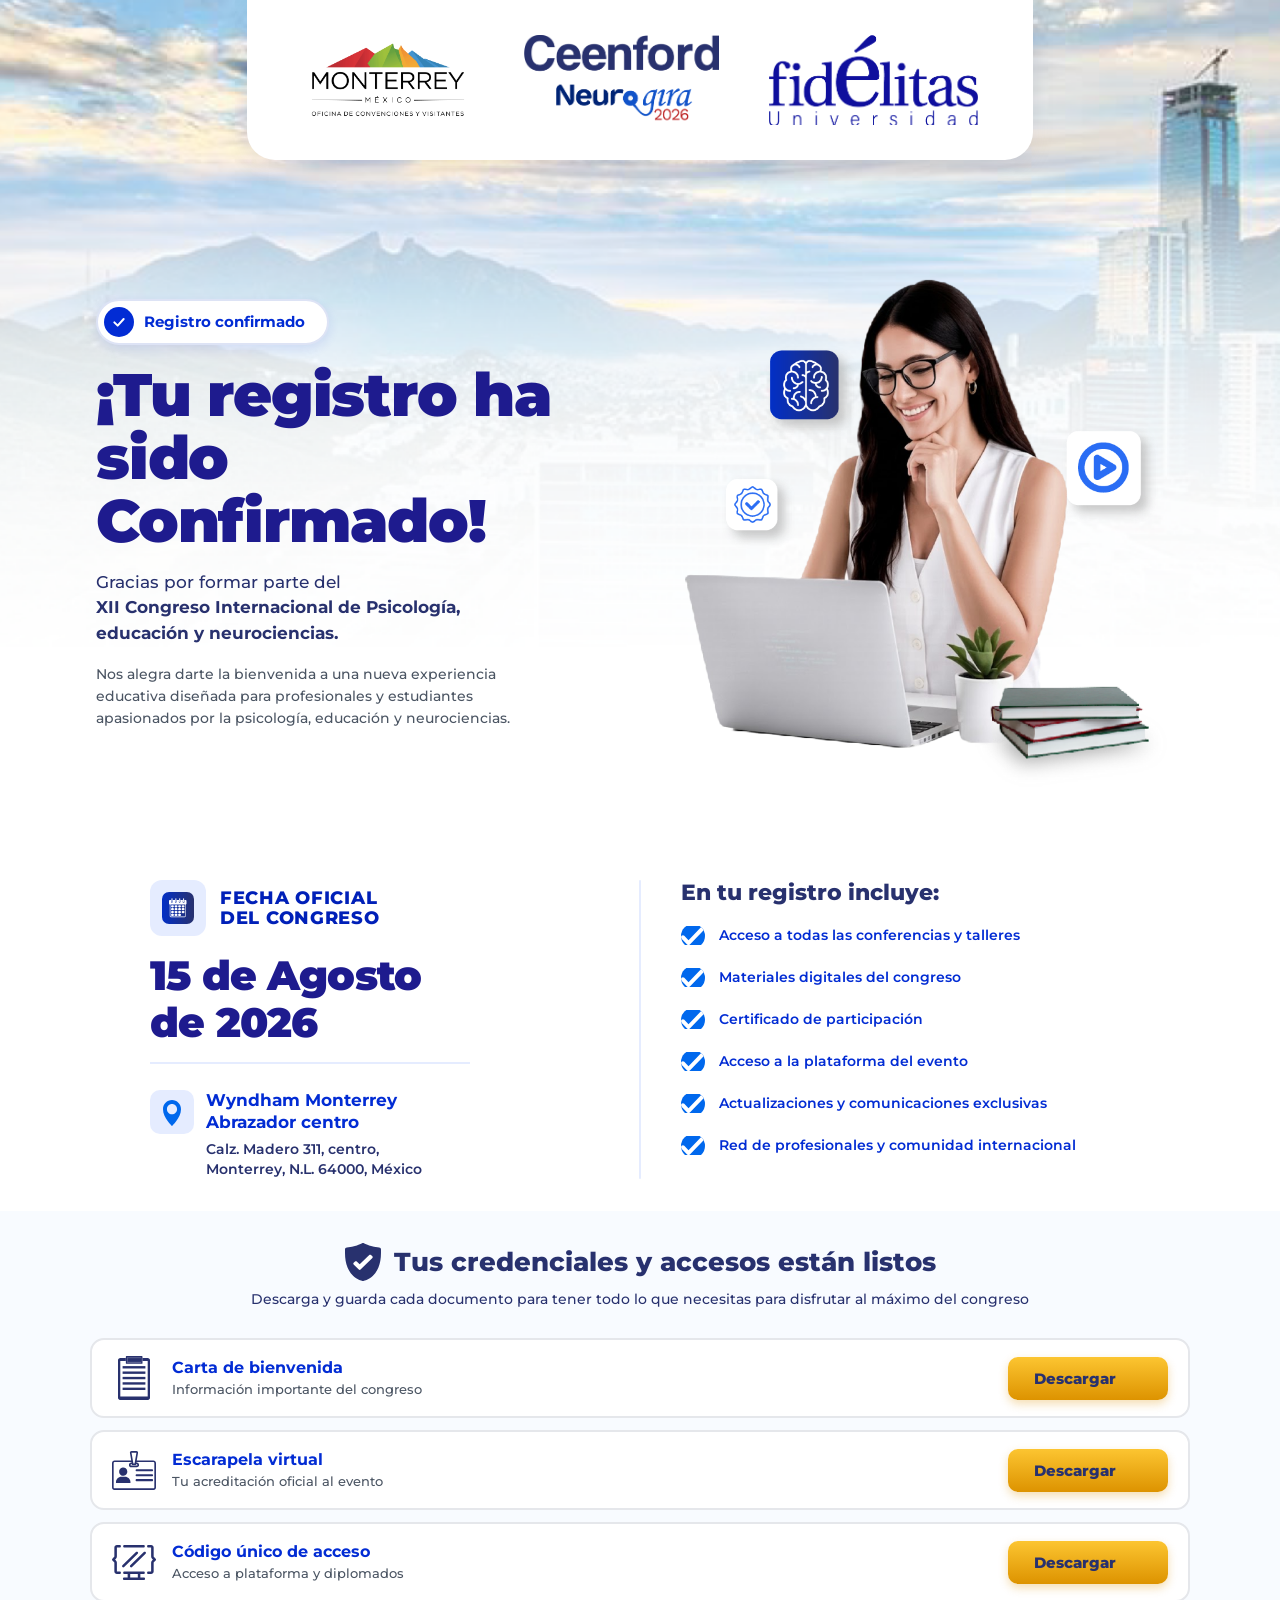
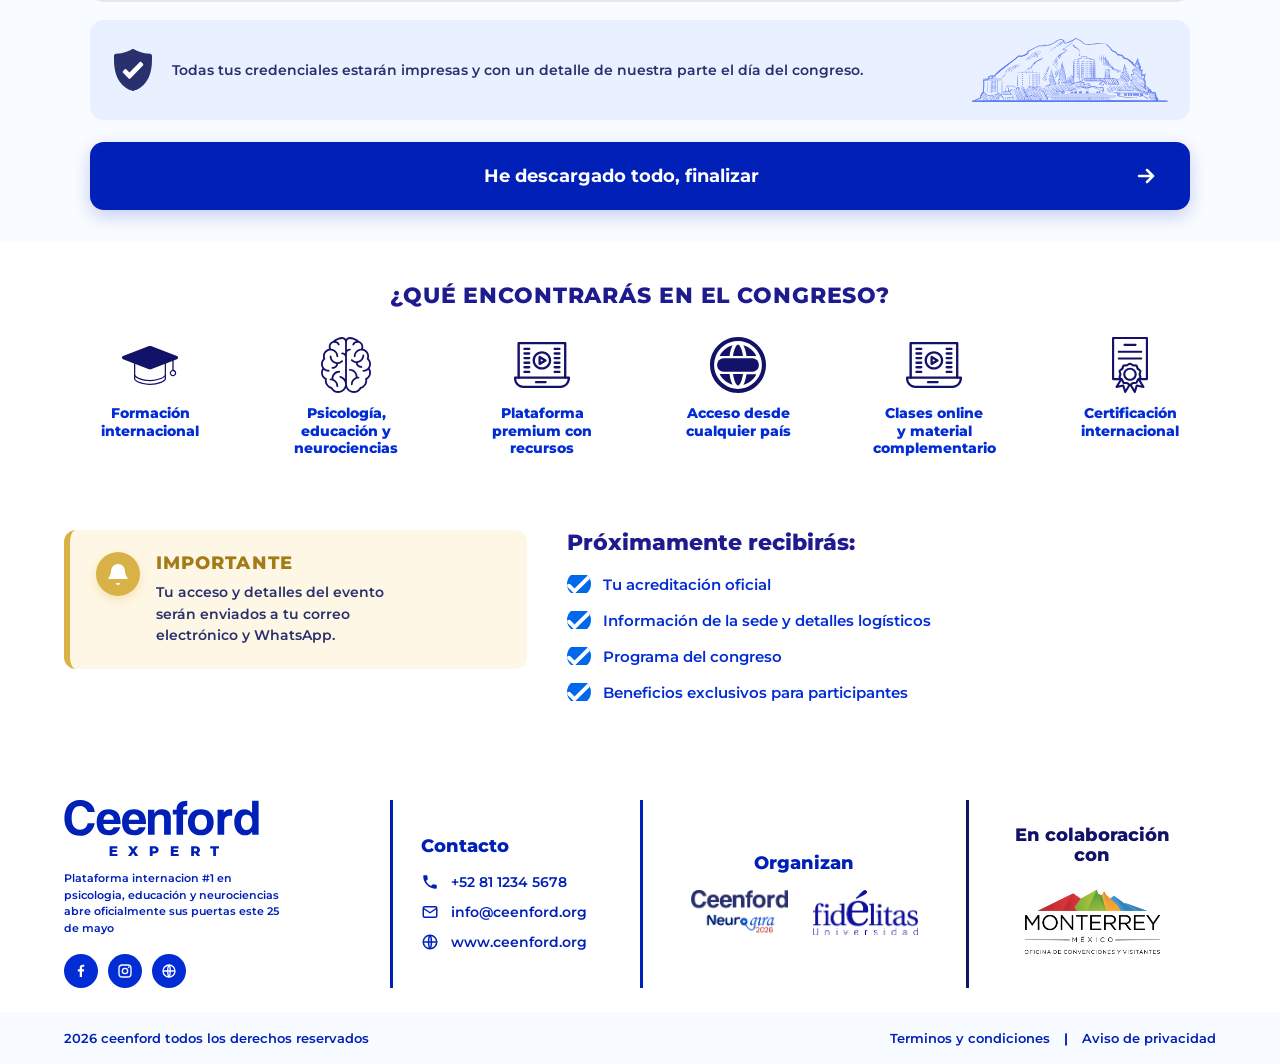
==== commit 9cfecb81: "Refinar seccion credenciales y detalles fecha+incluye Detalles (fecha + incluye): - Titulo 'En tu re" ====
--- a/gracias.html
+++ b/gracias.html
@@ -153,9 +153,7 @@
                     </div>
                     <a href="#" class="credencial-card__btn">
                         Descargar
-                        <svg viewBox="0 0 24 24" fill="none" xmlns="http://www.w3.org/2000/svg" aria-hidden="true">
-                            <path d="M12 4v12m0 0l-5-5m5 5l5-5M5 20h14" stroke="currentColor" stroke-width="2" stroke-linecap="round" stroke-linejoin="round"/>
-                        </svg>
+                        <img src="img/pagina_agradecimiento/descargar.svg" alt="" class="credencial-card__btn-icon">
                     </a>
                 </div>
 
@@ -167,9 +165,7 @@
                     </div>
                     <a href="#" class="credencial-card__btn">
                         Descargar
-                        <svg viewBox="0 0 24 24" fill="none" xmlns="http://www.w3.org/2000/svg" aria-hidden="true">
-                            <path d="M12 4v12m0 0l-5-5m5 5l5-5M5 20h14" stroke="currentColor" stroke-width="2" stroke-linecap="round" stroke-linejoin="round"/>
-                        </svg>
+                        <img src="img/pagina_agradecimiento/descargar.svg" alt="" class="credencial-card__btn-icon">
                     </a>
                 </div>
 
@@ -181,14 +177,16 @@
                     </div>
                     <a href="#" class="credencial-card__btn">
                         Descargar
-                        <svg viewBox="0 0 24 24" fill="none" xmlns="http://www.w3.org/2000/svg" aria-hidden="true">
-                            <path d="M12 4v12m0 0l-5-5m5 5l5-5M5 20h14" stroke="currentColor" stroke-width="2" stroke-linecap="round" stroke-linejoin="round"/>
-                        </svg>
+                        <img src="img/pagina_agradecimiento/descargar.svg" alt="" class="credencial-card__btn-icon">
                     </a>
                 </div>
             </div>
 
-            <p class="confirmacion-credenciales__nota">Todas tus credenciales estarán impresas y con un detalle de nuestra parte el día del congreso.</p>
+            <div class="confirmacion-credenciales__nota-box">
+                <img src="img/pagina_agradecimiento/icono escudo - credenciales.svg" alt="" class="confirmacion-credenciales__nota-icon">
+                <p class="confirmacion-credenciales__nota-text">Todas tus credenciales estarán impresas y con un detalle de nuestra parte el día del congreso.</p>
+                <img src="img/pagina_agradecimiento/ciudad.svg" alt="" class="confirmacion-credenciales__nota-illustration">
+            </div>
 
             <button type="button" class="btn-primary confirmacion-credenciales__finalizar">
                 <span class="btn-primary__label">He descargado todo, finalizar</span>
--- a/styles.css
+++ b/styles.css
@@ -1496,25 +1496,31 @@
 }
 
 .confirmacion-detalles__inner {
-    max-width: 1280px;
+    max-width: 980px;
     margin: 0 auto;
     display: grid;
-    grid-template-columns: 1fr 1fr;
-    gap: 60px;
+    grid-template-columns: 1fr 2px 1fr;
+    gap: 40px;
     align-items: start;
     position: relative;
 }
 
-/* Divisor vertical entre la columna fecha y la columna incluye */
+/* Asignamos las columnas del grid explícitamente, porque el ::before
+   también ocupa una celda y sin asignación se desfasaría el orden. */
+.confirmacion-detalles__col--fecha   { grid-column: 1; }
+.confirmacion-detalles__col--incluye { grid-column: 3; }
+
+/* Divisor vertical entre la columna fecha y la columna incluye.
+   Lo hacemos como una "celda" del grid (2px de ancho) en lugar de
+   un pseudo-elemento absoluto, así escala bien con la altura real
+   de las columnas. */
 .confirmacion-detalles__inner::before {
     content: '';
-    position: absolute;
-    left: 50%;
-    top: 8px;
-    bottom: 8px;
-    width: 2px;
+    grid-column: 2;
+    grid-row: 1;
+    align-self: stretch;
     background: #E5ECFF;
-    transform: translateX(-50%);
+    border-radius: 2px;
 }
 
 .confirmacion-detalles__col--fecha {
@@ -1566,6 +1572,8 @@
     letter-spacing: normal;
     font-size: 22px;
     display: block;
+    color: #28316E;
+    padding-bottom: 18px;
 }
 
 /* Divisor horizontal entre fecha y sede dentro de la columna izquierda */
@@ -1615,7 +1623,7 @@
 
 .confirmacion-detalles__sede-address {
     margin: 6px 0 0;
-    color: #022CD4;
+    color: #28316E;
     font-size: 14px;
     font-weight: 600;
     line-height: 1.45;
@@ -1627,26 +1635,27 @@
     padding: 0;
     display: flex;
     flex-direction: column;
-    gap: 12px;
+    gap: 18px;
 }
 
 .confirmacion-detalles__lista li {
     display: flex;
     align-items: center;
-    gap: 12px;
+    gap: 14px;
     color: #022CD4;
     font-weight: 600;
     font-size: 14px;
     line-height: 1.4;
 }
 
-/* Check icon circular (azul filled con tick blanco) — usado en
-   "En tu registro incluye" y en "Próximamente recibirás" */
+/* Check icon — cuadrado azul con tick blanco, esquinas redondeadas.
+   Usado en "En tu registro incluye" y en "Próximamente recibirás". */
 .check-icon {
     width: 24px;
     height: 24px;
     flex-shrink: 0;
     object-fit: contain;
+    border-radius: 50%;
 }
 
 /* ----- Credenciales y descargas ----- */
@@ -1664,7 +1673,7 @@
 .confirmacion-credenciales__title {
     font-size: 26px;
     font-weight: 800;
-    color: var(--color-blue);
+    color: #28316E;
     margin: 0 0 8px;
     line-height: 1.2;
     display: inline-flex;
@@ -1744,50 +1753,78 @@
     line-height: 1.4;
 }
 
-/* Botón "Descargar" en dorado (no azul outline) — matches review */
+/* Botón "Descargar" con gradiente amarillo/dorado, texto azul oscuro */
 .credencial-card__btn {
     display: inline-flex;
     align-items: center;
-    gap: 8px;
-    background: var(--color-gold);
+    gap: 10px;
+    background: linear-gradient(180deg, #FCC531 0%, #DD9300 100%);
     border: none;
-    color: #ffffff;
+    color: #28316E;
     font-family: var(--font-base);
-    font-weight: 700;
-    font-size: 14px;
-    padding: 10px 20px;
+    font-weight: 800;
+    font-size: 15px;
+    padding: 12px 26px;
     border-radius: 10px;
     text-decoration: none;
     cursor: pointer;
     flex-shrink: 0;
-    box-shadow: 0 4px 10px rgba(217, 178, 71, 0.30);
-    transition: background-color 0.15s ease, transform 0.15s ease,
-                box-shadow 0.15s ease;
+    box-shadow: 0 4px 10px rgba(221, 147, 0, 0.30);
+    transition: transform 0.15s ease, box-shadow 0.15s ease, filter 0.15s ease;
 }
 
 .credencial-card__btn:hover {
-    background: #C49A2F;
     transform: translateY(-1px);
-    box-shadow: 0 6px 14px rgba(217, 178, 71, 0.40);
-}
-
-.credencial-card__btn svg {
+    box-shadow: 0 6px 16px rgba(221, 147, 0, 0.40);
+    filter: brightness(1.05);
+}
+
+.credencial-card__btn-icon {
     width: 16px;
     height: 16px;
-}
-
-.confirmacion-credenciales__nota {
-    font-size: 13px;
-    color: #4b5563;
-    font-weight: 500;
-    margin: 0 0 22px;
+    object-fit: contain;
+}
+
+/* Caja informativa: ícono escudo + texto + ilustración ciudad */
+.confirmacion-credenciales__nota-box {
+    background: #E9F0FF;
+    border-radius: 14px;
+    padding: 18px 22px;
+    margin: 18px 0 22px;
+    display: flex;
+    align-items: center;
+    gap: 18px;
+    overflow: hidden;
+}
+
+.confirmacion-credenciales__nota-icon {
+    width: 42px;
+    height: 42px;
+    flex-shrink: 0;
+    object-fit: contain;
+}
+
+.confirmacion-credenciales__nota-text {
+    flex: 1;
+    margin: 0;
+    color: #28316E;
+    font-size: 14px;
+    font-weight: 600;
     line-height: 1.5;
-    font-style: italic;
+    text-align: left;
+}
+
+.confirmacion-credenciales__nota-illustration {
+    height: 64px;
+    width: auto;
+    flex-shrink: 0;
+    object-fit: contain;
 }
 
 .confirmacion-credenciales__finalizar {
-    max-width: 480px;
-    margin: 0 auto;
+    width: 100%;
+    max-width: none;
+    margin: 0;
 }
 
 /* ----- ¿Qué encontrarás? (6 features) ----- */
@@ -2038,6 +2075,24 @@
         font-size: 22px;
         flex-direction: column;
         gap: 8px;
+    }
+
+    .confirmacion-credenciales__nota-box {
+        padding: 14px 16px;
+        gap: 12px;
+    }
+
+    .confirmacion-credenciales__nota-icon {
+        width: 36px;
+        height: 36px;
+    }
+
+    .confirmacion-credenciales__nota-illustration {
+        display: none; /* en mobile la ciudad estorba el texto */
+    }
+
+    .confirmacion-credenciales__nota-text {
+        font-size: 13px;
     }
 
     .confirmacion-features__grid {
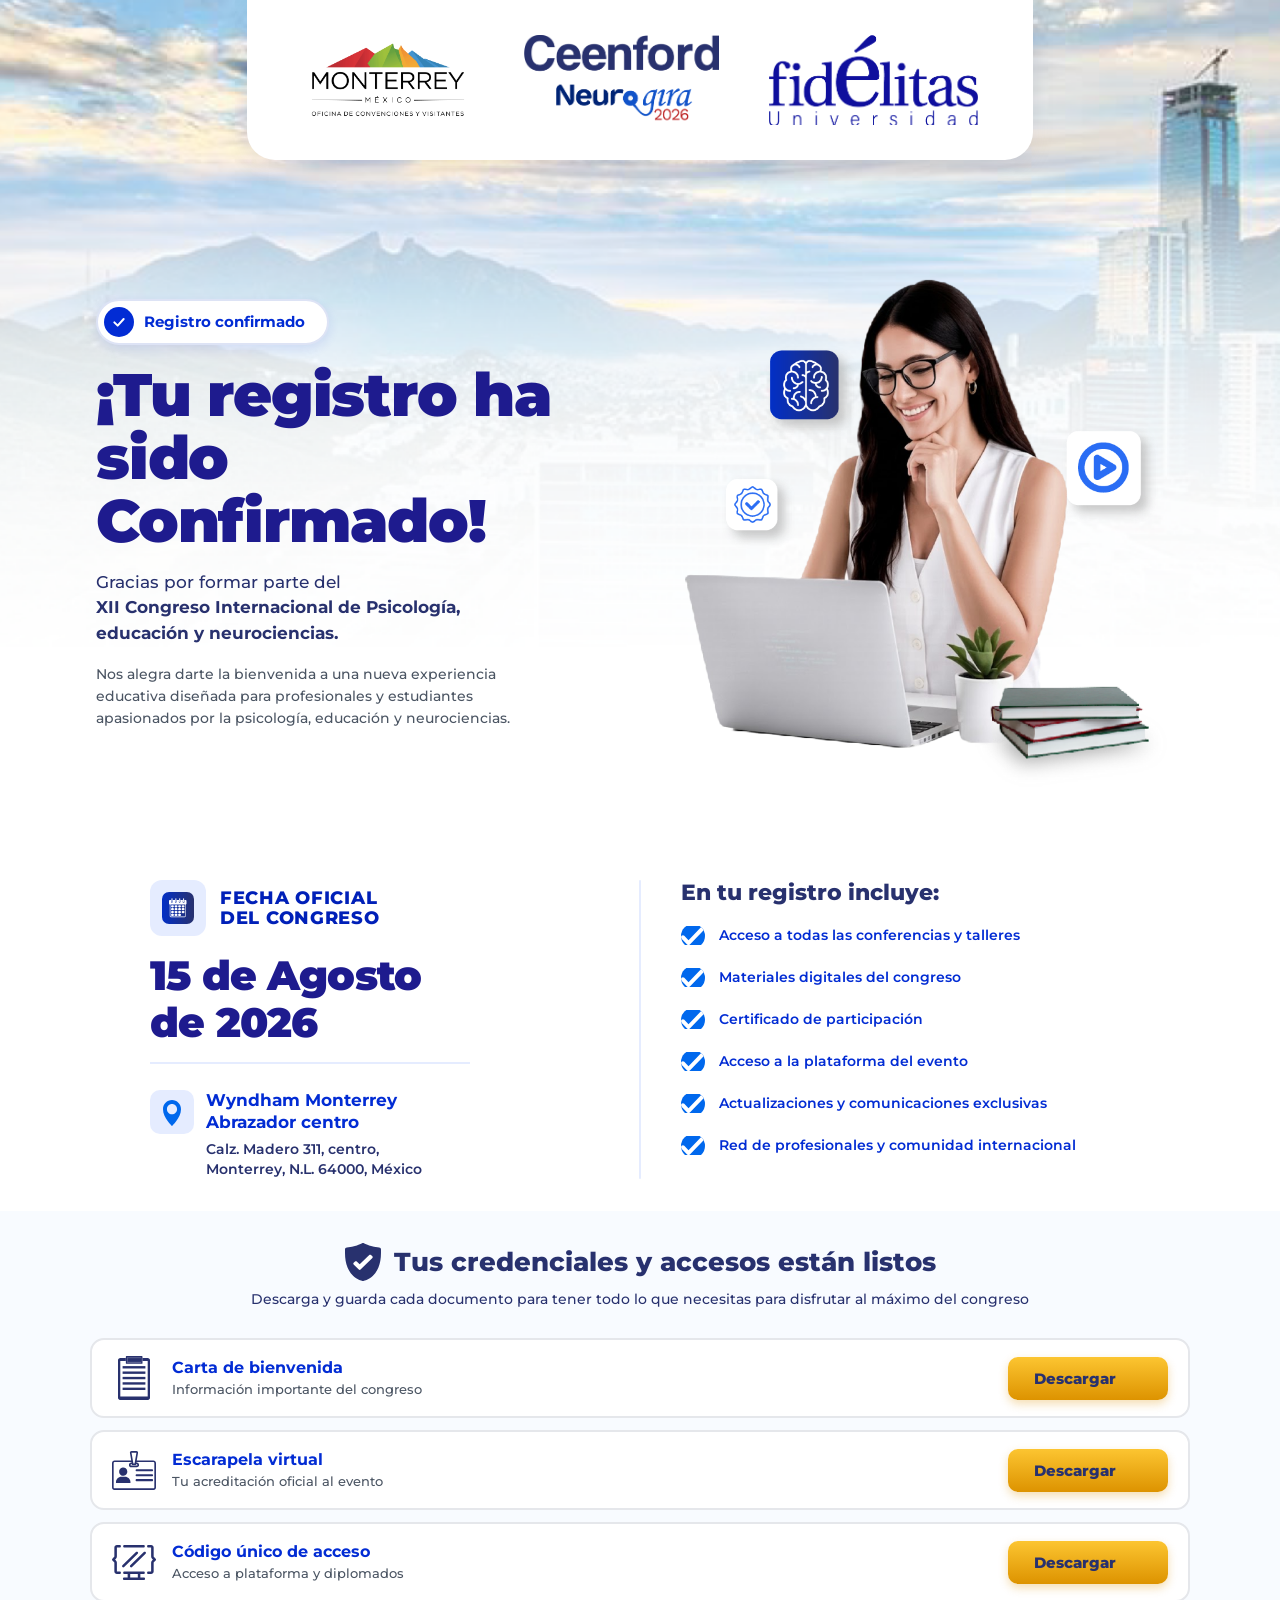
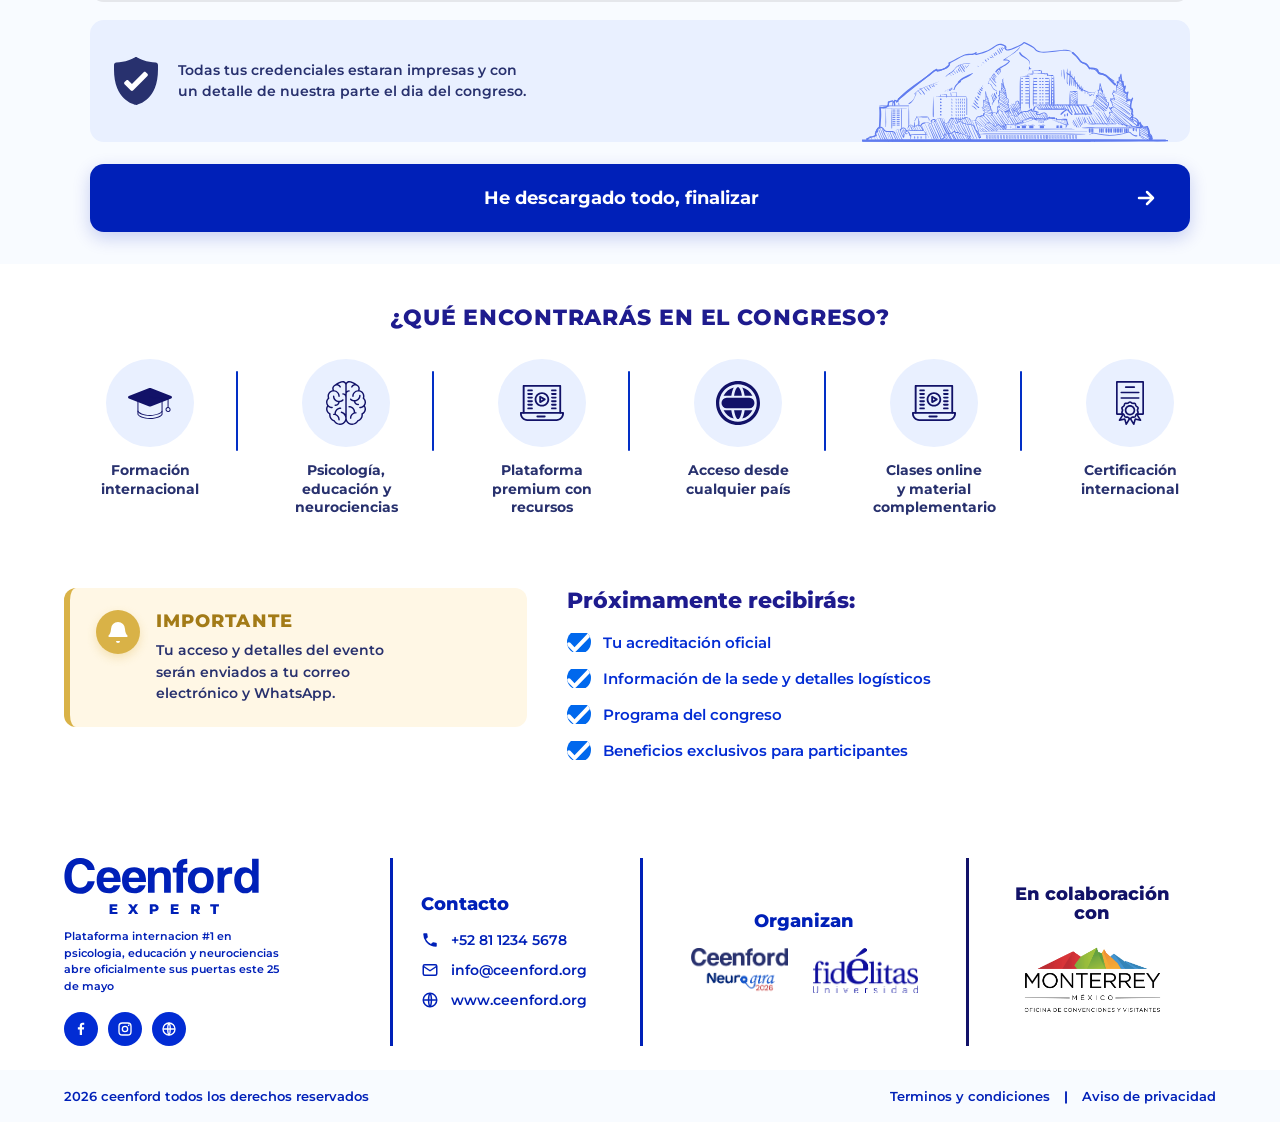
==== commit 8bab60ea: "Refinar nota credenciales y rediseñar seccion '¿Que encontraras?' Nota 'Todas tus credenciales...': " ====
--- a/gracias.html
+++ b/gracias.html
@@ -184,7 +184,7 @@
 
             <div class="confirmacion-credenciales__nota-box">
                 <img src="img/pagina_agradecimiento/icono escudo - credenciales.svg" alt="" class="confirmacion-credenciales__nota-icon">
-                <p class="confirmacion-credenciales__nota-text">Todas tus credenciales estarán impresas y con un detalle de nuestra parte el día del congreso.</p>
+                <p class="confirmacion-credenciales__nota-text">Todas tus credenciales estaran impresas y con<br>un detalle de nuestra parte el dia del congreso.</p>
                 <img src="img/pagina_agradecimiento/ciudad.svg" alt="" class="confirmacion-credenciales__nota-illustration">
             </div>
 
@@ -204,27 +204,39 @@
 
             <div class="confirmacion-features__grid">
                 <div class="feature-card">
-                    <img src="img/pagina_agradecimiento/que encontraras -_formacion internacional.svg" alt="" class="feature-card__icon">
+                    <span class="feature-card__icon-circle">
+                        <img src="img/pagina_agradecimiento/que encontraras -_formacion internacional.svg" alt="" class="feature-card__icon">
+                    </span>
                     <h3 class="feature-card__title">Formación<br>internacional</h3>
                 </div>
                 <div class="feature-card">
-                    <img src="img/pagina_agradecimiento/que encontraras -_psicologia educacion y neurociencias.svg" alt="" class="feature-card__icon">
+                    <span class="feature-card__icon-circle">
+                        <img src="img/pagina_agradecimiento/que encontraras -_psicologia educacion y neurociencias.svg" alt="" class="feature-card__icon">
+                    </span>
                     <h3 class="feature-card__title">Psicología,<br>educación y<br>neurociencias</h3>
                 </div>
                 <div class="feature-card">
-                    <img src="img/pagina_agradecimiento/que encontraras -_plataforma premium con recursos.svg" alt="" class="feature-card__icon">
+                    <span class="feature-card__icon-circle">
+                        <img src="img/pagina_agradecimiento/que encontraras -_plataforma premium con recursos.svg" alt="" class="feature-card__icon">
+                    </span>
                     <h3 class="feature-card__title">Plataforma<br>premium con<br>recursos</h3>
                 </div>
                 <div class="feature-card">
-                    <img src="img/pagina_agradecimiento/que encontraras -_acceso desde cualquier pais.svg" alt="" class="feature-card__icon">
+                    <span class="feature-card__icon-circle">
+                        <img src="img/pagina_agradecimiento/que encontraras -_acceso desde cualquier pais.svg" alt="" class="feature-card__icon">
+                    </span>
                     <h3 class="feature-card__title">Acceso desde<br>cualquier país</h3>
                 </div>
                 <div class="feature-card">
-                    <img src="img/pagina_agradecimiento/que encontraras -_clases online y material complementario.svg" alt="" class="feature-card__icon">
+                    <span class="feature-card__icon-circle">
+                        <img src="img/pagina_agradecimiento/que encontraras -_clases online y material complementario.svg" alt="" class="feature-card__icon">
+                    </span>
                     <h3 class="feature-card__title">Clases online<br>y material<br>complementario</h3>
                 </div>
                 <div class="feature-card">
-                    <img src="img/pagina_agradecimiento/que encontraras -_certificacion internacional.svg" alt="" class="feature-card__icon">
+                    <span class="feature-card__icon-circle">
+                        <img src="img/pagina_agradecimiento/que encontraras -_certificacion internacional.svg" alt="" class="feature-card__icon">
+                    </span>
                     <h3 class="feature-card__title">Certificación<br>internacional</h3>
                 </div>
             </div>
--- a/styles.css
+++ b/styles.css
@@ -1789,19 +1789,24 @@
 .confirmacion-credenciales__nota-box {
     background: #E9F0FF;
     border-radius: 14px;
-    padding: 18px 22px;
+    padding: 22px 22px 0;          /* sin padding inferior para que la
+                                       ilustración de ciudad toque el borde */
     margin: 18px 0 22px;
     display: flex;
     align-items: center;
     gap: 18px;
     overflow: hidden;
+    min-height: 110px;
 }
 
 .confirmacion-credenciales__nota-icon {
-    width: 42px;
-    height: 42px;
+    width: 48px;
+    height: 48px;
     flex-shrink: 0;
     object-fit: contain;
+    align-self: center;
+    margin-bottom: 22px;            /* compensa la falta de padding-bottom
+                                        para que el escudo quede centrado */
 }
 
 .confirmacion-credenciales__nota-text {
@@ -1812,13 +1817,18 @@
     font-weight: 600;
     line-height: 1.5;
     text-align: left;
-}
-
+    align-self: center;
+    margin-bottom: 22px;            /* mismo offset que el icono */
+}
+
+/* La ilustración va pegada al fondo y es más alta */
 .confirmacion-credenciales__nota-illustration {
-    height: 64px;
+    height: 100px;
     width: auto;
     flex-shrink: 0;
     object-fit: contain;
+    align-self: flex-end;
+    display: block;
 }
 
 .confirmacion-credenciales__finalizar {
@@ -1858,21 +1868,47 @@
     flex-direction: column;
     align-items: center;
     text-align: center;
-    gap: 12px;
+    gap: 14px;
+    position: relative;
+    padding: 0 8px;
+}
+
+/* Separador vertical entre cards (#022FC6 — azul intenso) — corto */
+.feature-card:not(:last-child)::after {
+    content: '';
+    position: absolute;
+    right: -2px;
+    top: 12px;
+    height: 80px;
+    width: 2px;
+    background: #022FC6;
+    border-radius: 1px;
+}
+
+/* Círculo azul claro detrás del ícono */
+.feature-card__icon-circle {
+    width: 88px;
+    height: 88px;
+    border-radius: 50%;
+    background: #E9F0FF;
+    display: inline-flex;
+    align-items: center;
+    justify-content: center;
+    flex-shrink: 0;
 }
 
 .feature-card__icon {
-    width: 56px;
-    height: 56px;
+    width: 44px;
+    height: 44px;
     object-fit: contain;
 }
 
 .feature-card__title {
     font-size: 14px;
-    font-weight: 800;
-    color: #022CD4;
+    font-weight: 700;
+    color: #28316E;
     margin: 0;
-    line-height: 1.25;
+    line-height: 1.3;
 }
 
 /* ----- IMPORTANTE + Próximamente recibirás ----- */
@@ -2016,6 +2052,11 @@
         grid-template-columns: repeat(3, 1fr);
         gap: 24px;
     }
+    /* Quitar separador en cards que terminan una fila (3, 6) */
+    .feature-card:nth-child(3n)::after,
+    .feature-card:last-child::after {
+        display: none;
+    }
 
     .confirmacion-importante {
         padding: 28px 24px 40px;
@@ -2099,9 +2140,17 @@
         grid-template-columns: repeat(2, 1fr);
         gap: 20px;
     }
+    /* En 2 columnas: sin separadores (se vería desordenado) */
+    .feature-card::after {
+        display: none;
+    }
+    .feature-card__icon-circle {
+        width: 72px;
+        height: 72px;
+    }
     .feature-card__icon {
-        width: 44px;
-        height: 44px;
+        width: 36px;
+        height: 36px;
     }
     .feature-card__title {
         font-size: 13px;
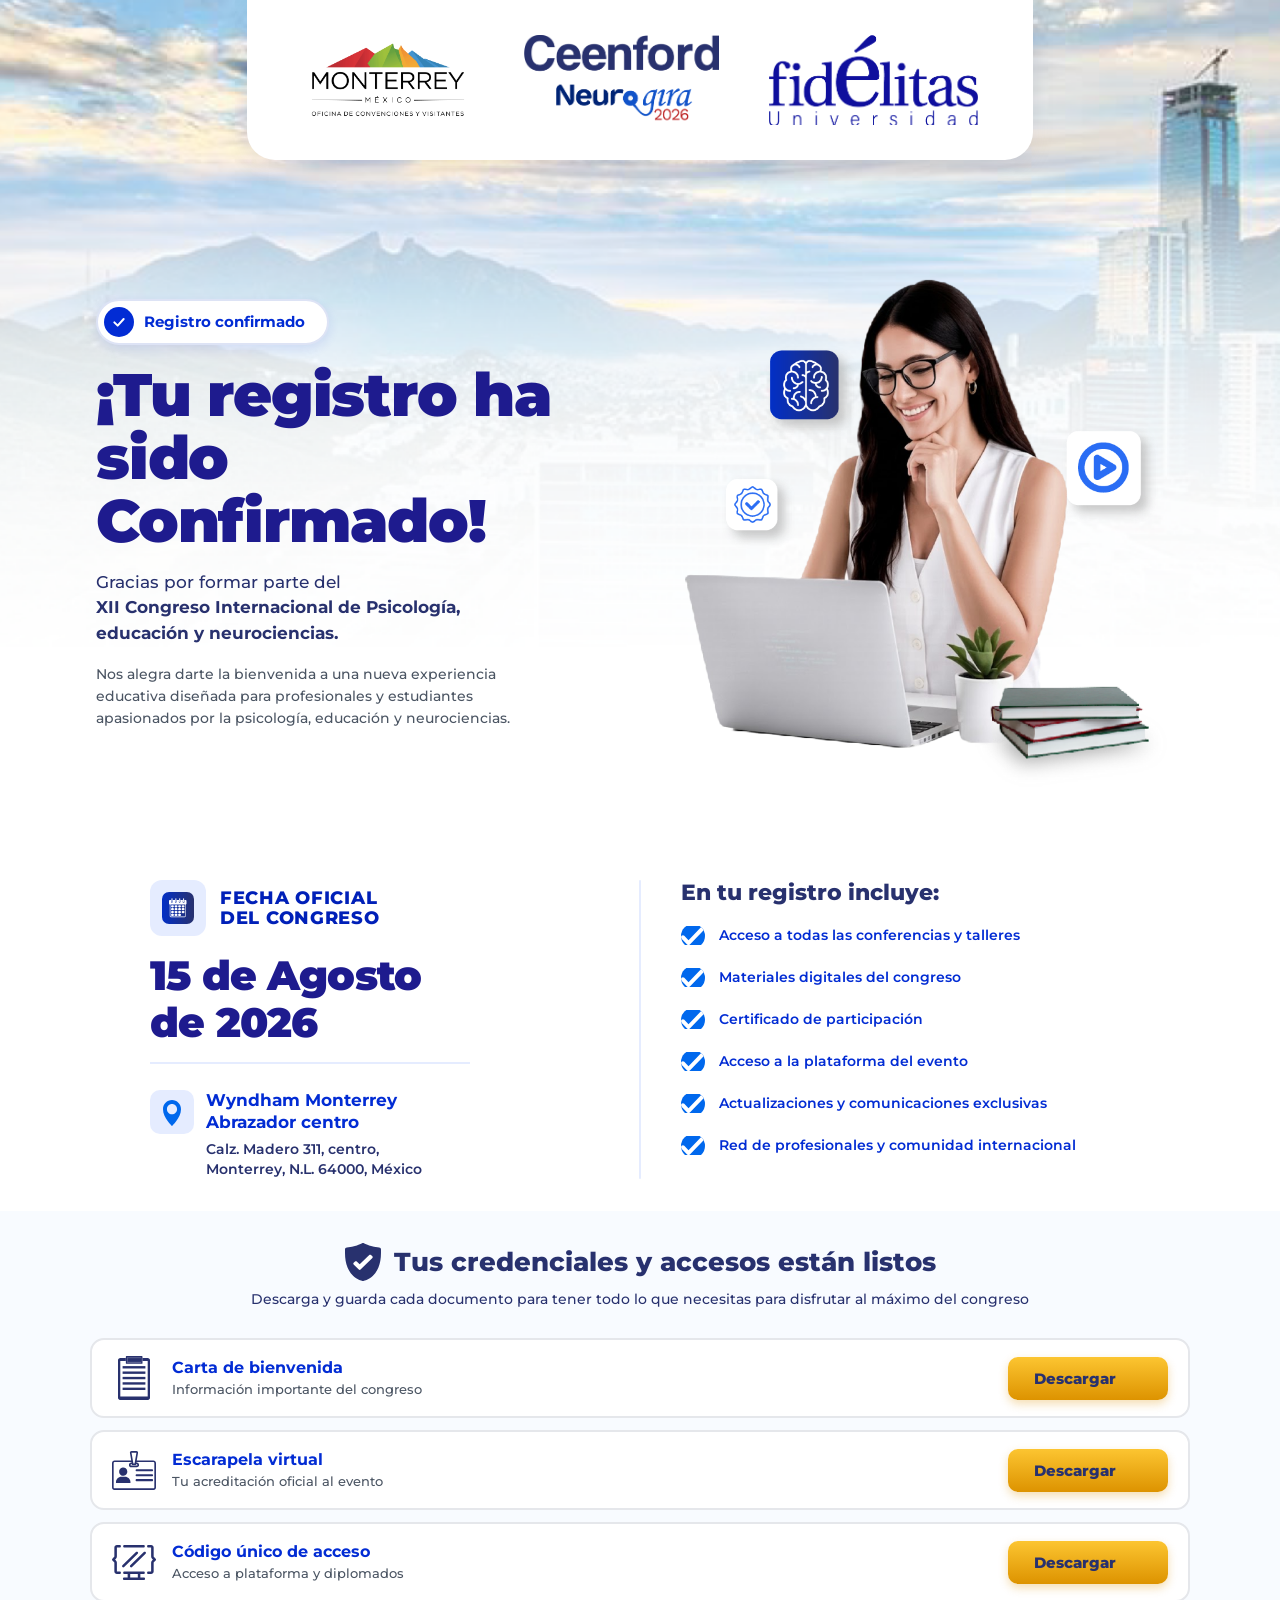
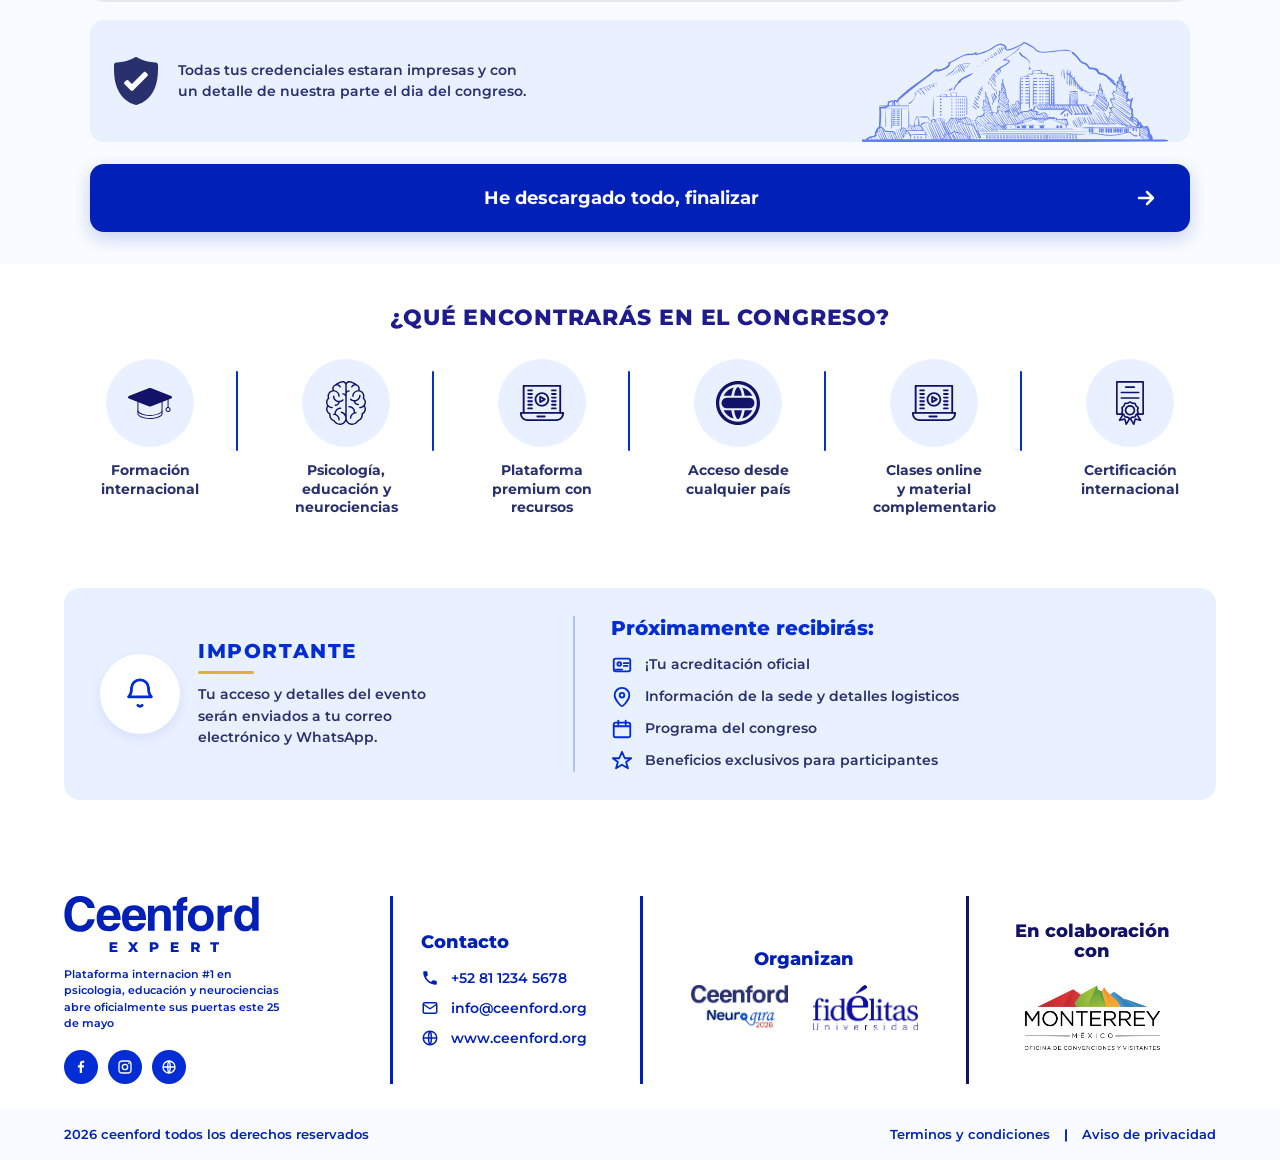
==== commit e3412921: "Rediseñar seccion IMPORTANTE + Proximamente recibiras - Una sola caja azul claro (#E9F0FF) contiene " ====
--- a/gracias.html
+++ b/gracias.html
@@ -248,12 +248,14 @@
         <div class="confirmacion-importante__inner">
             <div class="confirmacion-importante__col confirmacion-importante__col--alerta">
                 <div class="confirmacion-importante__alerta-icon" aria-hidden="true">
-                    <svg viewBox="0 0 24 24" fill="currentColor" xmlns="http://www.w3.org/2000/svg">
-                        <path d="M12 2a7 7 0 0 0-7 7c0 3.53-1.5 5.5-2.62 6.71A1 1 0 0 0 3.12 17H20.88a1 1 0 0 0 .74-1.29C20.5 14.5 19 12.53 19 9a7 7 0 0 0-7-7zm-2 19a2 2 0 0 0 4 0z"/>
+                    <svg viewBox="0 0 24 24" fill="none" stroke="currentColor" xmlns="http://www.w3.org/2000/svg">
+                        <path d="M12 2a6 6 0 0 0-6 6c0 4-2 6-2 6h16s-2-2-2-6a6 6 0 0 0-6-6z" stroke-width="2" stroke-linecap="round" stroke-linejoin="round"/>
+                        <path d="M10.5 20a2 2 0 0 0 3 0" stroke-width="2" stroke-linecap="round"/>
                     </svg>
                 </div>
-                <div>
+                <div class="confirmacion-importante__alerta-body">
                     <h2 class="confirmacion-importante__title">IMPORTANTE</h2>
+                    <span class="confirmacion-importante__accent" aria-hidden="true"></span>
                     <p class="confirmacion-importante__text">
                         Tu acceso y detalles del evento<br>
                         serán enviados a tu correo<br>
@@ -266,19 +268,31 @@
                 <h2 class="confirmacion-importante__title">Próximamente recibirás:</h2>
                 <ul class="confirmacion-importante__lista">
                     <li>
-                        <img src="img/pagina_agradecimiento/check icon.svg" alt="" class="check-icon">
-                        Tu acreditación oficial
-                    </li>
-                    <li>
-                        <img src="img/pagina_agradecimiento/check icon.svg" alt="" class="check-icon">
-                        Información de la sede y detalles logísticos
-                    </li>
-                    <li>
-                        <img src="img/pagina_agradecimiento/check icon.svg" alt="" class="check-icon">
+                        <svg class="confirmacion-importante__list-icon" viewBox="0 0 24 24" fill="none" stroke="currentColor" xmlns="http://www.w3.org/2000/svg" aria-hidden="true">
+                            <rect x="3" y="5" width="18" height="14" rx="2" stroke-width="2"/>
+                            <circle cx="9" cy="11" r="2" stroke-width="2"/>
+                            <path d="M14 10h5M14 13h4M5 17h7" stroke-width="2" stroke-linecap="round"/>
+                        </svg>
+                        ¡Tu acreditación oficial
+                    </li>
+                    <li>
+                        <svg class="confirmacion-importante__list-icon" viewBox="0 0 24 24" fill="none" stroke="currentColor" xmlns="http://www.w3.org/2000/svg" aria-hidden="true">
+                            <path d="M12 2C7.58 2 4 5.58 4 10c0 5.25 7 12 8 12s8-6.75 8-12c0-4.42-3.58-8-8-8z" stroke-width="2" stroke-linejoin="round"/>
+                            <circle cx="12" cy="10" r="2.5" stroke-width="2"/>
+                        </svg>
+                        Información de la sede y detalles logisticos
+                    </li>
+                    <li>
+                        <svg class="confirmacion-importante__list-icon" viewBox="0 0 24 24" fill="none" stroke="currentColor" xmlns="http://www.w3.org/2000/svg" aria-hidden="true">
+                            <rect x="3" y="5" width="18" height="16" rx="2" stroke-width="2"/>
+                            <path d="M3 9h18M8 3v4M16 3v4" stroke-width="2" stroke-linecap="round"/>
+                        </svg>
                         Programa del congreso
                     </li>
                     <li>
-                        <img src="img/pagina_agradecimiento/check icon.svg" alt="" class="check-icon">
+                        <svg class="confirmacion-importante__list-icon" viewBox="0 0 24 24" fill="none" stroke="currentColor" xmlns="http://www.w3.org/2000/svg" aria-hidden="true">
+                            <path d="M12 2l3 7h7l-5.5 4 2 7-6.5-4-6.5 4 2-7L2 9h7z" stroke-width="2" stroke-linejoin="round"/>
+                        </svg>
                         Beneficios exclusivos para participantes
                     </li>
                 </ul>
--- a/styles.css
+++ b/styles.css
@@ -1916,73 +1916,104 @@
     padding: 32px 64px 48px;
 }
 
+/* Una sola caja azul claro con las dos columnas + divisor vertical */
 .confirmacion-importante__inner {
     max-width: 1280px;
     margin: 0 auto;
     display: grid;
-    grid-template-columns: 1fr 1.4fr;
-    gap: 40px;
-    align-items: start;
-}
-
+    grid-template-columns: 1fr 2px 1.3fr;
+    gap: 36px;
+    align-items: center;
+    background: #E9F0FF;
+    border-radius: 16px;
+    padding: 28px 36px;
+}
+
+/* Asignación explícita de columnas (mismo motivo que en fecha+incluye) */
+.confirmacion-importante__col--alerta { grid-column: 1; }
+.confirmacion-importante__col--proximamente { grid-column: 3; }
+
+/* Divisor vertical entre las dos columnas */
+.confirmacion-importante__inner::before {
+    content: '';
+    grid-column: 2;
+    grid-row: 1;
+    align-self: stretch;
+    background: #022FC6;
+    opacity: 0.25;
+    border-radius: 2px;
+    min-height: 120px;
+}
+
+/* Columna IMPORTANTE: círculo con bell + texto a la derecha */
 .confirmacion-importante__col--alerta {
-    background: #FFF7E5;
-    border-left: 6px solid #D9B247;
-    border-radius: 12px;
-    padding: 22px 26px;
-    display: flex;
-    align-items: flex-start;
-    gap: 16px;
+    display: flex;
+    align-items: center;
+    gap: 18px;
+    background: transparent;
+    border-left: none;
+    padding: 0;
 }
 
 .confirmacion-importante__alerta-icon {
-    width: 44px;
-    height: 44px;
+    width: 80px;
+    height: 80px;
     border-radius: 50%;
-    background: #D9B247;
-    color: #ffffff;
+    background: #FFFFFF;
+    color: #022CD4;
     display: inline-flex;
     align-items: center;
     justify-content: center;
     flex-shrink: 0;
-    box-shadow: 0 4px 10px rgba(217, 178, 71, 0.30);
+    box-shadow: 0 4px 12px rgba(2, 44, 212, 0.08);
 }
 
 .confirmacion-importante__alerta-icon svg {
-    width: 24px;
-    height: 24px;
+    width: 34px;
+    height: 34px;
+}
+
+.confirmacion-importante__alerta-body {
+    display: flex;
+    flex-direction: column;
+    gap: 6px;
 }
 
 .confirmacion-importante__col--alerta .confirmacion-importante__title {
-    color: #A37B17;
-    font-size: 18px;
-    margin: 0 0 8px;
-    letter-spacing: 0.06em;
+    color: #022CD4;
+    font-size: 20px;
+    margin: 0;
+    letter-spacing: 0.08em;
+    font-weight: 800;
+}
+
+/* Acento dorado bajo el título "IMPORTANTE" */
+.confirmacion-importante__accent {
+    display: block;
+    width: 56px;
+    height: 3px;
+    background: #D9B247;
+    border-radius: 2px;
+    margin-top: 2px;
 }
 
 .confirmacion-importante__col--alerta .confirmacion-importante__text {
     color: #28316E;
     font-size: 14px;
     font-weight: 600;
-    margin: 0;
+    margin: 4px 0 0;
     line-height: 1.55;
 }
 
+/* Columna PRÓXIMAMENTE */
 .confirmacion-importante__col--proximamente .confirmacion-importante__title {
-    font-size: 22px;
-    color: var(--color-blue);
-    margin: 0 0 16px;
+    font-size: 20px;
+    color: #022CD4;
+    margin: 0 0 14px;
     font-weight: 800;
     line-height: 1.2;
-}
-
-.confirmacion-importante__title {
-    text-transform: uppercase;
-    font-weight: 800;
-}
-
-.confirmacion-importante__col--proximamente .confirmacion-importante__title {
     text-transform: none;
+    letter-spacing: normal;
 }
 
 .confirmacion-importante__lista {
@@ -1991,17 +2022,24 @@
     padding: 0;
     display: flex;
     flex-direction: column;
+    gap: 10px;
+}
+
+.confirmacion-importante__lista li {
+    display: flex;
+    align-items: center;
     gap: 12px;
-}
-
-.confirmacion-importante__lista li {
-    display: flex;
-    align-items: center;
-    gap: 12px;
+    color: #28316E;
+    font-weight: 600;
+    font-size: 14px;
+    line-height: 1.4;
+}
+
+.confirmacion-importante__list-icon {
+    width: 22px;
+    height: 22px;
+    flex-shrink: 0;
     color: #022CD4;
-    font-weight: 600;
-    font-size: 15px;
-    line-height: 1.4;
 }
 
 /* ----- Responsive de la página de confirmación ----- */
@@ -2063,7 +2101,19 @@
     }
     .confirmacion-importante__inner {
         grid-template-columns: 1fr;
-        gap: 24px;
+        gap: 20px;
+        padding: 24px;
+    }
+    /* En 1col, el divisor vertical desaparece;
+       en su lugar separamos con border-top en la 2da columna. */
+    .confirmacion-importante__inner::before {
+        display: none;
+    }
+    .confirmacion-importante__col--alerta { grid-column: 1; }
+    .confirmacion-importante__col--proximamente {
+        grid-column: 1;
+        border-top: 2px solid rgba(2, 47, 198, 0.25);
+        padding-top: 20px;
     }
 }
 
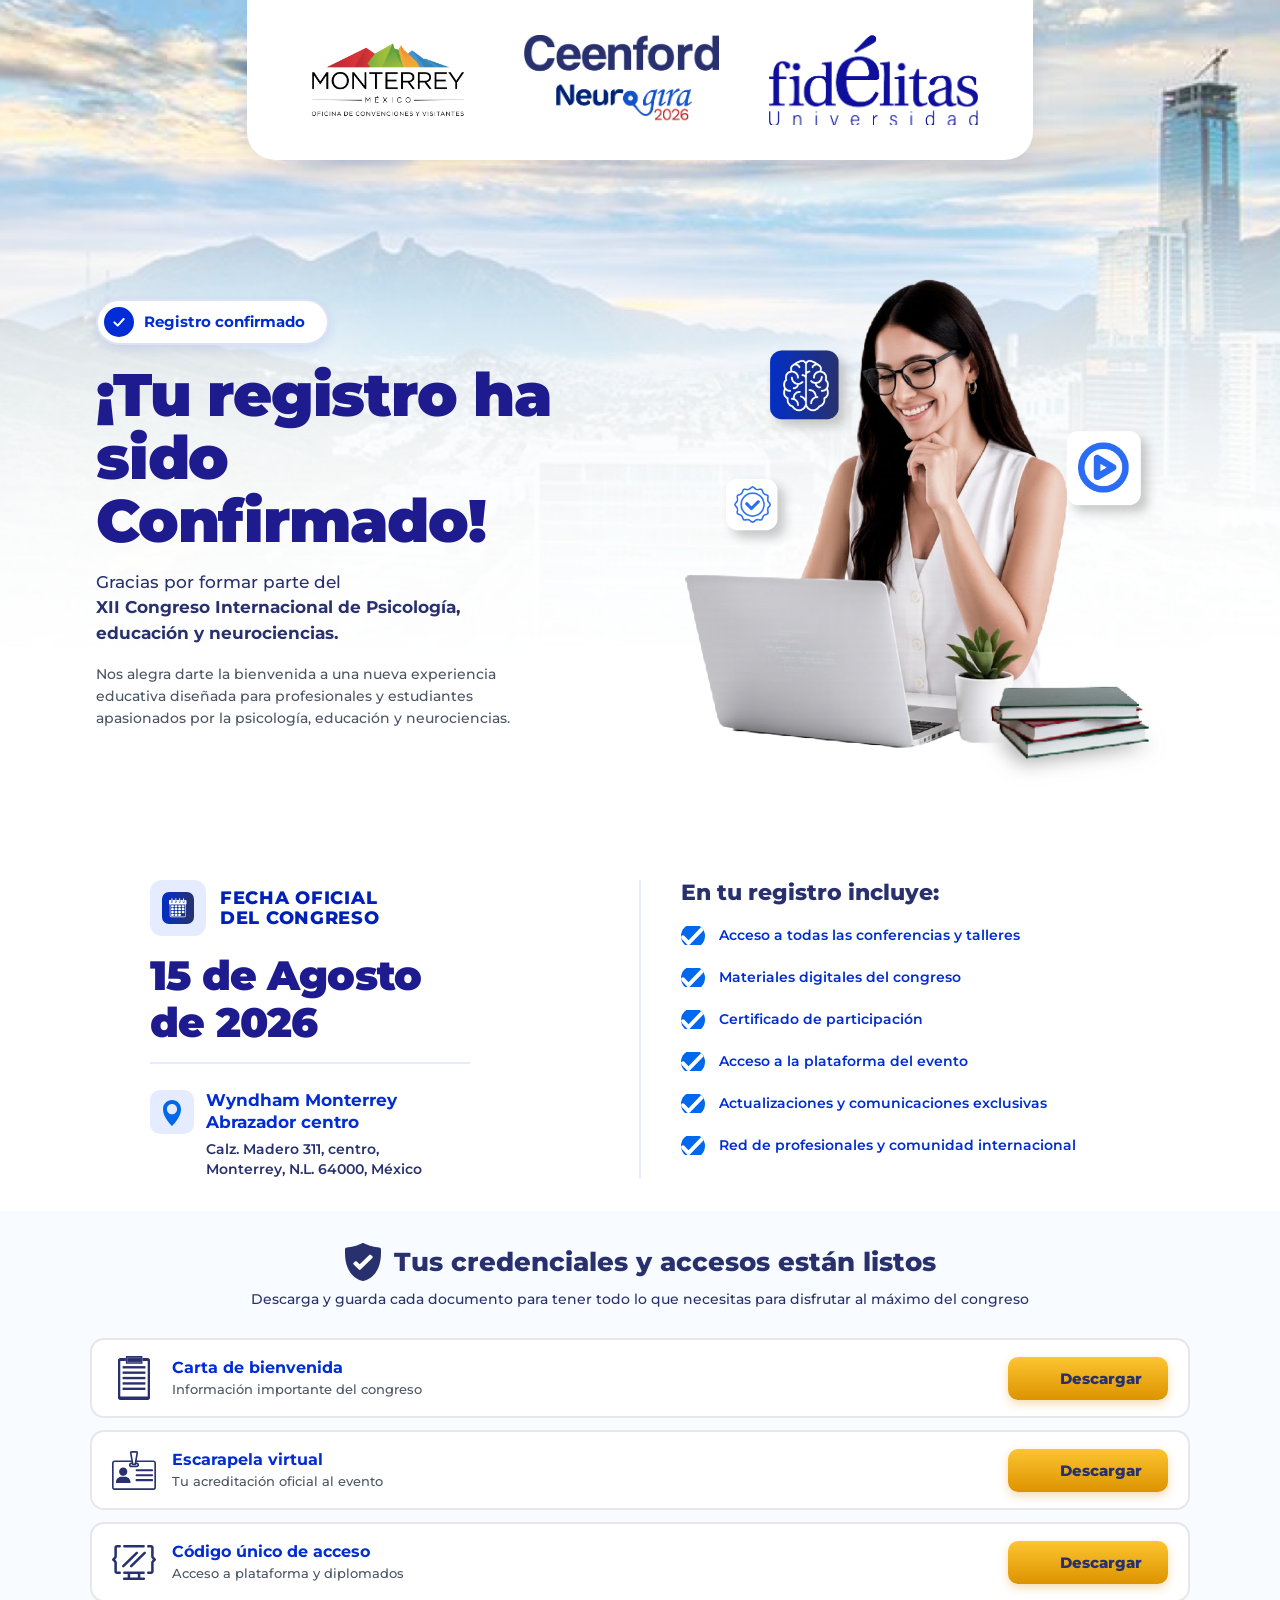
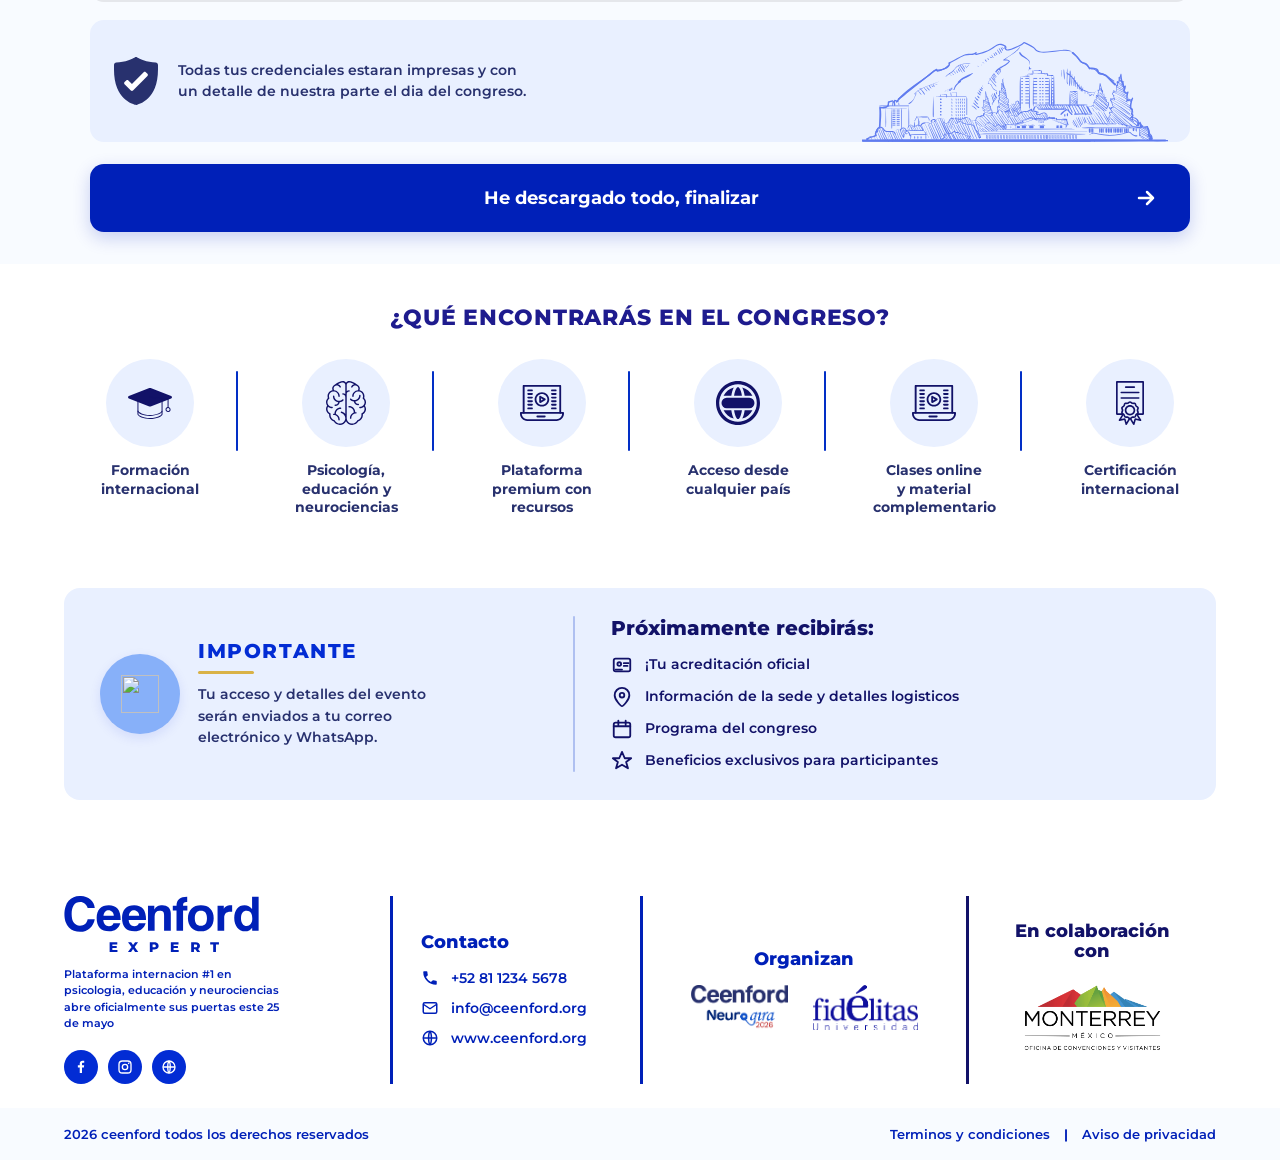
==== commit 9363e430: "Refinar boton descargar e IMPORTANTE/Proximamente Boton 'Descargar': - Icono va ANTES de la palabra " ====
--- a/gracias.html
+++ b/gracias.html
@@ -152,8 +152,8 @@
                         <p class="credencial-card__desc">Información importante del congreso</p>
                     </div>
                     <a href="#" class="credencial-card__btn">
+                        <img src="img/pagina_agradecimiento/descargar.svg" alt="" class="credencial-card__btn-icon">
                         Descargar
-                        <img src="img/pagina_agradecimiento/descargar.svg" alt="" class="credencial-card__btn-icon">
                     </a>
                 </div>
 
@@ -164,8 +164,8 @@
                         <p class="credencial-card__desc">Tu acreditación oficial al evento</p>
                     </div>
                     <a href="#" class="credencial-card__btn">
+                        <img src="img/pagina_agradecimiento/descargar.svg" alt="" class="credencial-card__btn-icon">
                         Descargar
-                        <img src="img/pagina_agradecimiento/descargar.svg" alt="" class="credencial-card__btn-icon">
                     </a>
                 </div>
 
@@ -176,8 +176,8 @@
                         <p class="credencial-card__desc">Acceso a plataforma y diplomados</p>
                     </div>
                     <a href="#" class="credencial-card__btn">
+                        <img src="img/pagina_agradecimiento/descargar.svg" alt="" class="credencial-card__btn-icon">
                         Descargar
-                        <img src="img/pagina_agradecimiento/descargar.svg" alt="" class="credencial-card__btn-icon">
                     </a>
                 </div>
             </div>
@@ -248,10 +248,7 @@
         <div class="confirmacion-importante__inner">
             <div class="confirmacion-importante__col confirmacion-importante__col--alerta">
                 <div class="confirmacion-importante__alerta-icon" aria-hidden="true">
-                    <svg viewBox="0 0 24 24" fill="none" stroke="currentColor" xmlns="http://www.w3.org/2000/svg">
-                        <path d="M12 2a6 6 0 0 0-6 6c0 4-2 6-2 6h16s-2-2-2-6a6 6 0 0 0-6-6z" stroke-width="2" stroke-linecap="round" stroke-linejoin="round"/>
-                        <path d="M10.5 20a2 2 0 0 0 3 0" stroke-width="2" stroke-linecap="round"/>
-                    </svg>
+                    <img src="img/pagina_agradecimiento/importante-camapana.svg" alt="" class="confirmacion-importante__alerta-img">
                 </div>
                 <div class="confirmacion-importante__alerta-body">
                     <h2 class="confirmacion-importante__title">IMPORTANTE</h2>
--- a/styles.css
+++ b/styles.css
@@ -1959,18 +1959,20 @@
     width: 80px;
     height: 80px;
     border-radius: 50%;
-    background: #FFFFFF;
+    background: #87B0F9;
     color: #022CD4;
     display: inline-flex;
     align-items: center;
     justify-content: center;
     flex-shrink: 0;
-    box-shadow: 0 4px 12px rgba(2, 44, 212, 0.08);
-}
-
-.confirmacion-importante__alerta-icon svg {
-    width: 34px;
-    height: 34px;
+    box-shadow: 0 4px 12px rgba(2, 44, 212, 0.10);
+}
+
+.confirmacion-importante__alerta-icon svg,
+.confirmacion-importante__alerta-img {
+    width: 38px;
+    height: 38px;
+    object-fit: contain;
 }
 
 .confirmacion-importante__alerta-body {
@@ -2008,7 +2010,7 @@
 /* Columna PRÓXIMAMENTE */
 .confirmacion-importante__col--proximamente .confirmacion-importante__title {
     font-size: 20px;
-    color: #022CD4;
+    color: #121268;
     margin: 0 0 14px;
     font-weight: 800;
     line-height: 1.2;
@@ -2029,7 +2031,7 @@
     display: flex;
     align-items: center;
     gap: 12px;
-    color: #28316E;
+    color: #121268;
     font-weight: 600;
     font-size: 14px;
     line-height: 1.4;
@@ -2039,7 +2041,7 @@
     width: 22px;
     height: 22px;
     flex-shrink: 0;
-    color: #022CD4;
+    color: #121268;
 }
 
 /* ----- Responsive de la página de confirmación ----- */
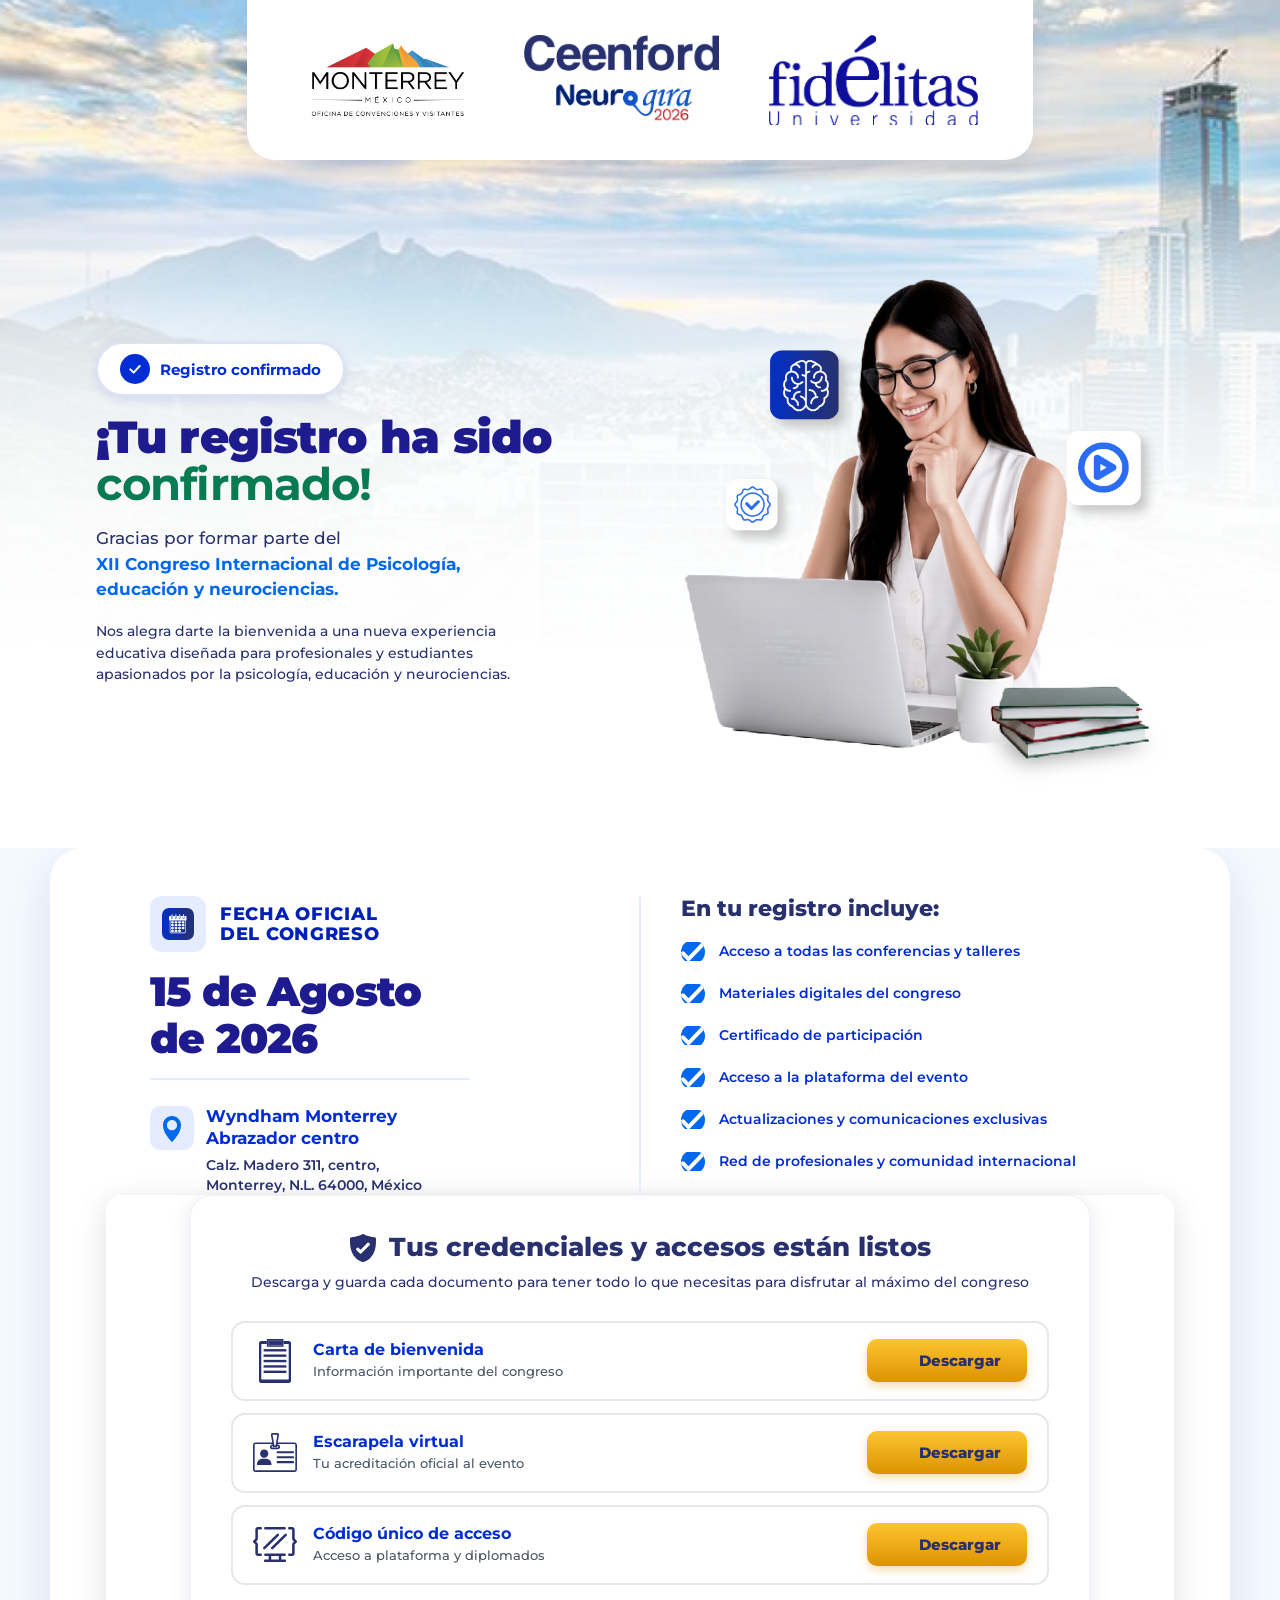
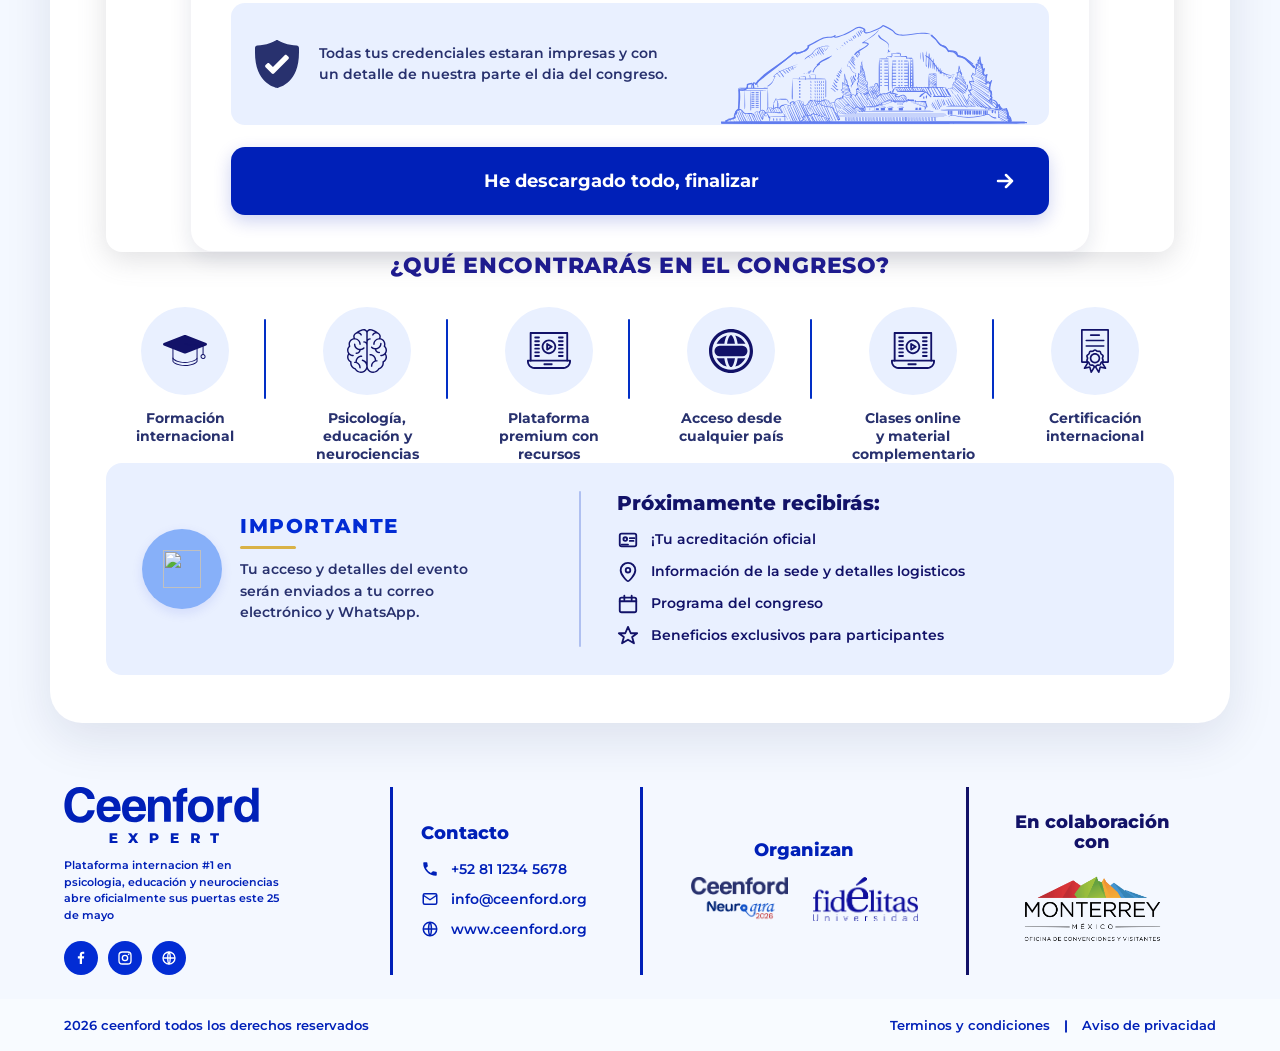
==== commit c020fae0: "Wrapper: una sola card grande blanca + inner card en credenciales Estructura: - body.page-confirmaci" ====
--- a/gracias.html
+++ b/gracias.html
@@ -16,6 +16,7 @@
 
     <!-- Open Graph -->
      
+    
     <meta property="og:type" content="website">
     <meta property="og:title" content="Registro confirmado - CEENFORD Monterrey 2026">
     <meta property="og:description" content="Tu inscripción al XII Congreso Internacional fue confirmada.">
@@ -28,8 +29,242 @@
     <link rel="preconnect" href="https://fonts.gstatic.com" crossorigin>
     <link href="https://fonts.googleapis.com/css2?family=Montserrat:ital,wght@0,300;0,400;0,500;0,600;0,700;0,800;0,900;1,400&display=swap" rel="stylesheet">
     <link rel="stylesheet" href="styles.css">
+    
+     <!-- Estilos específicos para esta página -->
+    <style>
+        /* Ajustes específicos para mobile en esta página */
+        @media (max-width: 768px) {
+            /* FORZAR apilamiento vertical de las columnas en detalles - MÁS ESPECÍFICO */
+            .confirmacion-detalles .confirmacion-detalles__inner {
+                grid-template-columns: 1fr !important;
+                gap: 20px !important;
+            }
+            .confirmacion-detalles .confirmacion-detalles__inner::before {
+                display: none !important;
+            }
+            .confirmacion-detalles .confirmacion-detalles__col--fecha,
+            .confirmacion-detalles .confirmacion-detalles__col--incluye {
+                grid-column: 1 !important;
+                width: 100% !important;
+                margin: 0 !important;
+                padding: 0 !important;
+                float: none !important;
+                clear: both !important;
+            }
+            /* Espaciado entre las secciones */
+            .confirmacion-detalles .confirmacion-detalles__col--incluye {
+                margin-top: 24px !important;
+                padding-top: 20px !important;
+                border-top: 2px solid #E5ECFF !important;
+            }
+            
+            /* Asegurar que los contenedores internos no tengan padding que cause doble espaciado */
+            .confirmacion-detalles,
+            .confirmacion-credenciales {
+                padding: 0 !important;
+            }
+            
+            /* Ajustar el contenedor principal para mobile */
+            .caja-principal {
+                margin: 10px auto !important;
+                padding: 12px !important;
+                border-radius: 12px !important;
+                max-width: 90% !important;
+                box-shadow: rgba(100, 100, 111, 0.2) 0px 7px 29px 0px !important;
+            }
+            
+            /* Asegurar que las secciones internas tengan el ancho completo del contenedor */
+            .confirmacion-detalles,
+            .confirmacion-credenciales,
+            .confirmacion-features,
+            .confirmacion-importante {
+                margin: 0 !important;
+                padding: 16px !important;
+                border-radius: 12px !important;
+            }
+            
+            /* Ajustar títulos para mobile */
+            .confirmacion-credenciales__title {
+                font-size: 20px !important;
+                padding: 8px 16px !important;
+                margin-bottom: 16px !important;
+                box-shadow: rgba(100, 100, 111, 0.2) 0px 7px 29px 0px !important;
+                border-radius: 12px !important;
+                display: inline-block !important;
+                background: white !important;
+            }
+            
+            /* Ajustar tarjetas de credenciales para mejor apilamiento */
+            .credencial-card {
+                flex-direction: column !important;
+                align-items: flex-start !important;
+                gap: 12px !important;
+            }
+            
+            .credencial-card__info {
+                align-items: flex-start !important;
+            }
+            
+            /* Asegurar que las features se muestren en una columna en mobile */
+            .confirmacion-features__grid {
+                grid-template-columns: 1fr !important;
+                gap: 16px !important;
+            }
+            
+            /* Reducir tamaño de las feature cards en mobile */
+            .feature-card {
+                padding: 0 8px !important;
+            }
+            
+            .feature-card__icon-circle {
+                width: 70px !important;
+                height: 70px !important;
+            }
+            
+            .feature-card__icon {
+                width: 35px !important;
+                height: 35px !important;
+            }
+            
+            .feature-card__title {
+                font-size: 13px !important;
+            }
+            
+            /* Ajustar botones para mobile */
+            .credencial-card__btn,
+            .btn-primary {
+                width: 100% !important;
+                justify-content: center !important;
+                text-align: center !important;
+            }
+            
+            /* Mejorar espaciado en listas */
+            .confirmacion-detalles__lista,
+            .confirmacion-importante__lista {
+                gap: 12px !important;
+            }
+            
+            .confirmacion-detalles__lista li,
+            .confirmacion-importante__lista li {
+                gap: 10px !important;
+                font-size: 13px !important;
+            }
+        }
+        
+        @media (max-width: 480px) {
+            /* FORZAR apilamiento vertical de las columnas en detalles también en mobile pequeño */
+            .confirmacion-detalles .confirmacion-detalles__inner {
+                grid-template-columns: 1fr !important;
+                gap: 16px !important;
+            }
+            .confirmacion-detalles .confirmacion-detalles__col--fecha,
+            .confirmacion-detalles .confirmacion-detalles__col--incluye {
+                grid-column: 1 !important;
+                width: 100% !important;
+                margin: 0 !important;
+                padding: 0 !important;
+                float: none !important;
+                clear: both !important;
+            }
+            .confirmacion-detalles .confirmacion-detalles__col--incluye {
+                margin-top: 20px !important;
+                padding-top: 16px !important;
+                border-top: 2px solid #E5ECFF !important;
+            }
+            
+            /* Ajustes adicionales para pantallas muy pequeñas */
+            .caja-principal {
+                margin: 5px auto !important;
+                padding: 8px !important;
+                border-radius: 8px !important;
+                max-width: 95% !important;
+                box-shadow: rgba(100, 100, 111, 0.2) 0px 5px 20px 0px !important;
+            }
+            
+            .confirmacion-detalles,
+            .confirmacion-credenciales,
+            .confirmacion-features,
+            .confirmacion-importante {
+                padding: 12px !important;
+                border-radius: 8px !important;
+            }
+            
+            .confirmacion-credenciales__title {
+                font-size: 18px !important;
+                padding: 6px 12px !important;
+                margin-bottom: 12px !important;
+                box-shadow: rgba(100, 100, 111, 0.2) 0px 5px 20px 0px !important;
+                border-radius: 8px !important;
+            }
+            
+            /* FORZAR que las features se muestren en una columna en mobile pequeño también */
+            .confirmacion-features__grid {
+                grid-template-columns: 1fr !important;
+                gap: 12px !important;
+            }
+            
+            /* Reducir aún más el tamaño de las cards en mobile pequeño */
+            .feature-card {
+                padding: 0 4px !important;
+            }
+            
+            .feature-card__icon-circle {
+                width: 60px !important;
+                height: 60px !important;
+            }
+            
+            .feature-card__icon {
+                width: 30px !important;
+                height: 30px !important;
+            }
+            
+            .feature-card__title {
+                font-size: 12px !important;
+            }
+            
+            /* Ajustar tamaños de fuente */
+            .confirmacion-detalles__title {
+                font-size: 18px !important;
+            }
+            
+            .confirmacion-detalles__day {
+                font-size: 24px !important;
+            }
+            
+            .confirmacion-detalles__year {
+                font-size: 18px !important;
+            }
+            
+            .hero__title {
+                font-size: 24px !important;
+            }
+            
+            /* Hacer las tarjetas de credenciales aún más compactas */
+            .credencial-card {
+                gap: 10px !important;
+            }
+            
+            .credencial-card__icon {
+                width: 36px !important;
+                height: 36px !important;
+            }
+            
+            .credencial-card__title {
+                font-size: 15px !important;
+            }
+            
+            .credencial-card__desc {
+                font-size: 12px !important;
+            }
+            
+            .credencial-card__btn {
+                padding: 10px 16px !important;
+                font-size: 14px !important;
+            }
+        }
+    </style>
 </head>
-<body>
+<body class="page-confirmacion">
     <!-- ========== HERO (mismo background que index) ========== -->
     <section class="hero hero--confirmacion">
         <div class="hero__bg" aria-hidden="true"></div>
@@ -53,11 +288,11 @@
                     Registro confirmado
                 </span>
 
-                <h1 class="confirmacion-hero__title">¡Tu registro ha sido<br>Confirmado!</h1>
+                <h1 class="confirmacion-hero__title">¡Tu registro ha sido<br><strong style="color:#097B53;">confirmado!</strong></h1>
 
                 <p class="confirmacion-hero__subtitle">
                     Gracias por formar parte del<br>
-                    <strong>XII Congreso Internacional de Psicología,<br>educación y neurociencias.</strong>
+                    <strong style="color:#0068ED;">XII Congreso Internacional de Psicología,<br>educación y neurociencias.</strong>
                 </p>
 
                 <p class="confirmacion-hero__body">
@@ -72,6 +307,10 @@
             </div>
         </div>
     </section>
+
+   <div class="caja-principal">
+        <!-- Wrapper: card grande blanca que envuelve las 4 secciones de contenido -->
+    <div class="confirmacion-wrapper">
 
     <!-- ========== FECHA + INCLUYE (2 columnas) ========== -->
     <section class="confirmacion-detalles">
@@ -136,12 +375,12 @@
     </section>
 
     <!-- ========== CREDENCIALES Y DESCARGAS ========== -->
-    <section class="confirmacion-credenciales">
-        <div class="confirmacion-credenciales__inner">
-            <h2 class="confirmacion-credenciales__title">
-                <img src="img/pagina_agradecimiento/icono escudo - credenciales.svg" alt="" class="confirmacion-credenciales__title-icon">
-                Tus credenciales y accesos están listos
-            </h2>
+    <section class="confirmacion-credenciales" style="box-shadow: rgba(100, 100, 111, 0.2) 0px 7px 29px 0px !important; border-radius: 16px;">
+        <div class="confirmacion-credenciales__inner" style="max-width: 900px; margin: 0 auto;">
+<h2 class="confirmacion-credenciales__title">
+    <img src="img/pagina_agradecimiento/icono escudo - credenciales.svg" alt="" class="confirmacion-credenciales__title-icon">
+    Tus credenciales y accesos están listos
+</h2>
             <p class="confirmacion-credenciales__subtitle">Descarga y guarda cada documento para tener todo lo que necesitas para disfrutar al máximo del congreso</p>
 
             <div class="confirmacion-credenciales__lista">
@@ -296,6 +535,7 @@
             </div>
         </div>
     </section>
+   </div>
 
     <!-- ========== FOOTER (mismo que index) ========== -->
     <footer class="footer">
--- a/styles.css
+++ b/styles.css
@@ -1421,7 +1421,7 @@
     color: #022CD4;
     font-weight: 700;
     font-size: 15px;
-    padding: 6px 22px 6px 6px;
+    padding: 10px 22px;
     border-radius: var(--radius-pill);
     box-shadow: 0 4px 12px rgba(2, 44, 212, 0.10);
     border: 2px solid #DDE3F5;
@@ -1446,7 +1446,7 @@
 
 .confirmacion-hero__title {
     font-weight: 900;
-    font-size: clamp(36px, 5vw, 60px);
+    font-size: 2.8em;
     line-height: 1.05;
     color: var(--color-blue);
     margin: 0;
@@ -1469,7 +1469,7 @@
 
 .confirmacion-hero__body {
     font-size: 14px;
-    color: #4b5563;
+    color: #28316e;
     font-weight: 500;
     margin: 0;
     line-height: 1.55;
@@ -1488,6 +1488,39 @@
     max-width: 520px;
     height: auto;
     display: block;
+}
+
+/* ----- Página de confirmación: background tinted para que la
+   card flotante grande tenga contexto visual y la sombra se vea. */
+.page-confirmacion {
+    background: #F4F8FF;
+}
+
+/* Card grande blanca que envuelve TODAS las secciones de contenido:
+   fecha+incluye, credenciales, ¿qué encontrarás?, importante+próximamente. */
+.confirmacion-wrapper {
+    max-width: 1180px;
+    margin: 0 auto 40px;
+    background: #FFFFFF;
+    border-radius: 32px;
+    padding: 48px 56px;
+    box-shadow: 0 16px 48px rgba(20, 25, 80, 0.10);
+}
+
+/* Las secciones dentro del wrapper ya no llevan padding/bg propio
+   (la card del wrapper las contiene). */
+.confirmacion-wrapper > .confirmacion-detalles,
+.confirmacion-wrapper > .confirmacion-credenciales,
+.confirmacion-wrapper > .confirmacion-features,
+.confirmacion-wrapper > .confirmacion-importante {
+    padding: 0;
+    background: transparent;
+    margin: 0;
+}
+
+/* Espacio vertical entre secciones dentro del wrapper */
+.confirmacion-wrapper > section + section {
+    margin-top: 40px;
 }
 
 /* ----- Fecha + Incluye (2 columnas con divisor vertical) ----- */
@@ -1661,13 +1694,21 @@
 /* ----- Credenciales y descargas ----- */
 .confirmacion-credenciales {
     padding: 32px 64px;
-    background: #F8FBFF;
-}
-
+    background: #FFFFFF;
+}
+
+/* Inner card de credenciales: card blanca anidada DENTRO de la
+   wrapper principal, con su propia sombra visible (el borde sutil
+   azulado da contraste contra el blanco de la wrapper). */
 .confirmacion-credenciales__inner {
     max-width: 1100px;
     margin: 0 auto;
     text-align: center;
+    background: #FFFFFF;
+    border-radius: 22px;
+    padding: 36px 40px;
+    box-shadow: 0 6px 22px rgba(20, 25, 80, 0.10);
+    border: 1px solid rgba(20, 25, 80, 0.05);
 }
 
 .confirmacion-credenciales__title {
@@ -1683,8 +1724,8 @@
 }
 
 .confirmacion-credenciales__title-icon {
-    width: 38px;
-    height: 38px;
+    width: 28px;
+    height: 28px;
     flex-shrink: 0;
     object-fit: contain;
 }
@@ -2064,6 +2105,15 @@
         max-width: 380px;
     }
 
+    .confirmacion-wrapper {
+        margin: 0 24px 32px;
+        padding: 32px 28px;
+        border-radius: 24px;
+    }
+    .confirmacion-wrapper > section + section {
+        margin-top: 32px;
+    }
+
     .confirmacion-detalles {
         padding: 28px 24px;
     }
@@ -2083,6 +2133,10 @@
 
     .confirmacion-credenciales {
         padding: 28px 24px;
+    }
+    .confirmacion-credenciales__inner {
+        padding: 28px 24px;
+        border-radius: 18px;
     }
 
     .confirmacion-features {
@@ -2121,17 +2175,29 @@
 
 @media (max-width: 720px) {
     .hero--confirmacion {
-        padding-bottom: 32px;
+        padding-bottom: 28px;
     }
     .confirmacion-hero {
         padding: 12px 20px 0;
-        gap: 18px;
+        gap: 20px;
+    }
+    .confirmacion-hero__badge {
+        font-size: 13px;
+        padding: 5px 18px 5px 5px;
+    }
+    .confirmacion-hero__badge-circle {
+        width: 26px;
+        height: 26px;
+    }
+    .confirmacion-hero__badge-circle svg {
+        width: 14px;
+        height: 14px;
     }
     .confirmacion-hero__title {
-        font-size: clamp(30px, 9vw, 48px);
+        font-size: clamp(28px, 8.5vw, 42px);
     }
     .confirmacion-hero__subtitle {
-        font-size: 15px;
+        font-size: 14px;
     }
     .confirmacion-hero__body {
         font-size: 13px;
@@ -2140,18 +2206,89 @@
         max-width: 280px;
     }
 
+    .confirmacion-wrapper {
+        margin: 0 12px 24px;
+        padding: 24px 18px;
+        border-radius: 20px;
+    }
+    .confirmacion-wrapper > section + section {
+        margin-top: 28px;
+    }
+
+    /* Detalles: iconos más compactos en mobile */
     .confirmacion-detalles {
         padding: 22px 16px;
     }
-
+    .confirmacion-detalles__inner {
+        padding: 0;
+        border-radius: 0;
+    }
+    .confirmacion-detalles__icon-box {
+        width: 48px;
+        height: 48px;
+        border-radius: 10px;
+    }
+    .confirmacion-detalles__icon-box--sm {
+        width: 38px;
+        height: 38px;
+        border-radius: 9px;
+    }
+    .confirmacion-detalles__title-icon {
+        width: 26px;
+        height: 26px;
+    }
+    .confirmacion-detalles__title {
+        font-size: 16px;
+        gap: 12px;
+    }
+    .confirmacion-detalles__col--incluye .confirmacion-detalles__title {
+        font-size: 19px;
+    }
+    .confirmacion-detalles__day,
+    .confirmacion-detalles__year {
+        font-size: clamp(28px, 7.5vw, 38px);
+    }
+
+    /* Credenciales: cards con grid 2x2 (icon+info arriba, btn abajo full) */
+    .confirmacion-credenciales {
+        padding: 24px 16px;
+    }
+    .confirmacion-credenciales__inner {
+        padding: 22px 16px;
+        border-radius: 16px;
+    }
+    .confirmacion-credenciales__title {
+        font-size: 20px;
+        flex-direction: column;
+        gap: 6px;
+    }
+    .confirmacion-credenciales__title-icon {
+        width: 32px;
+        height: 32px;
+    }
+    .confirmacion-credenciales__subtitle {
+        font-size: 13px;
+        margin-bottom: 20px;
+    }
     .credencial-card {
-        padding: 14px 14px;
-        gap: 12px;
-        flex-wrap: wrap;
+        display: grid;
+        grid-template-columns: auto 1fr;
+        grid-template-rows: auto auto;
+        gap: 6px 14px;
+        padding: 14px 16px;
+        flex-wrap: nowrap;
     }
     .credencial-card__icon {
-        width: 36px;
-        height: 36px;
+        width: 38px;
+        height: 38px;
+        grid-row: 1;
+        grid-column: 1;
+        align-self: center;
+    }
+    .credencial-card__info {
+        grid-row: 1;
+        grid-column: 2;
+        gap: 1px;
     }
     .credencial-card__title {
         font-size: 14px;
@@ -2160,70 +2297,144 @@
         font-size: 12px;
     }
     .credencial-card__btn {
-        padding: 8px 16px;
-        font-size: 13px;
-    }
-
-    .confirmacion-credenciales__title {
-        font-size: 22px;
-        flex-direction: column;
-        gap: 8px;
+        grid-row: 2;
+        grid-column: 1 / -1;
+        width: 100%;
+        justify-content: center;
+        padding: 10px 18px;
+        font-size: 14px;
+        margin-top: 4px;
     }
 
     .confirmacion-credenciales__nota-box {
         padding: 14px 16px;
-        gap: 12px;
-    }
-
+        gap: 14px;
+    }
     .confirmacion-credenciales__nota-icon {
         width: 36px;
         height: 36px;
     }
-
     .confirmacion-credenciales__nota-illustration {
         display: none; /* en mobile la ciudad estorba el texto */
     }
-
     .confirmacion-credenciales__nota-text {
         font-size: 13px;
     }
 
+    /* Features: 2x3 grid sin separadores entre cards */
+    .confirmacion-features {
+        padding: 28px 16px;
+    }
+    .confirmacion-features__title {
+        font-size: 18px;
+        margin-bottom: 22px;
+    }
     .confirmacion-features__grid {
         grid-template-columns: repeat(2, 1fr);
-        gap: 20px;
-    }
-    /* En 2 columnas: sin separadores (se vería desordenado) */
+        gap: 22px 16px;
+    }
     .feature-card::after {
         display: none;
     }
     .feature-card__icon-circle {
-        width: 72px;
-        height: 72px;
+        width: 68px;
+        height: 68px;
     }
     .feature-card__icon {
-        width: 36px;
-        height: 36px;
+        width: 34px;
+        height: 34px;
     }
     .feature-card__title {
         font-size: 13px;
     }
 
+    /* IMPORTANTE: alerta con ícono más compacto pero manteniendo la fila */
+    .confirmacion-importante {
+        padding: 24px 16px 36px;
+    }
+    .confirmacion-importante__inner {
+        padding: 20px;
+        gap: 18px;
+    }
     .confirmacion-importante__col--alerta {
-        flex-direction: column;
-        align-items: flex-start;
-        gap: 12px;
+        flex-direction: row;
+        align-items: center;
+        gap: 14px;
+    }
+    .confirmacion-importante__alerta-icon {
+        width: 60px;
+        height: 60px;
+    }
+    .confirmacion-importante__alerta-icon svg,
+    .confirmacion-importante__alerta-img {
+        width: 30px;
+        height: 30px;
+    }
+    .confirmacion-importante__col--alerta .confirmacion-importante__title {
+        font-size: 17px;
+    }
+    .confirmacion-importante__col--alerta .confirmacion-importante__text {
+        font-size: 13px;
+    }
+    .confirmacion-importante__col--proximamente .confirmacion-importante__title {
+        font-size: 18px;
+        margin-bottom: 12px;
+    }
+    .confirmacion-importante__lista li {
+        font-size: 13px;
+        gap: 10px;
+    }
+    .confirmacion-importante__list-icon {
+        width: 20px;
+        height: 20px;
     }
 }
 
 @media (max-width: 480px) {
+    .hero--confirmacion {
+        padding-bottom: 20px;
+    }
+    .confirmacion-hero {
+        padding: 8px 16px 0;
+        gap: 16px;
+    }
+    .confirmacion-hero__img {
+        max-width: 220px;
+    }
+    .confirmacion-hero__subtitle br,
+    .confirmacion-hero__body br {
+        display: none; /* dejar que el texto fluya natural en pantallas chicas */
+    }
+
+    /* Features: pueden bajar a 1 columna si quedan muy chicos */
     .confirmacion-features__grid {
-        grid-template-columns: 1fr 1fr;
-        gap: 18px;
-    }
-
-    .credencial-card__btn {
-        width: 100%;
-        justify-content: center;
+        grid-template-columns: repeat(2, 1fr);
+        gap: 18px 12px;
+    }
+    .feature-card {
+        padding: 0 4px;
+    }
+    .feature-card__icon-circle {
+        width: 60px;
+        height: 60px;
+    }
+    .feature-card__icon {
+        width: 30px;
+        height: 30px;
+    }
+
+    /* IMPORTANTE en muy chico: si no entra en fila, stackea */
+    .confirmacion-importante__col--alerta {
+        flex-wrap: wrap;
+    }
+    .confirmacion-importante__alerta-icon {
+        width: 52px;
+        height: 52px;
+    }
+    .confirmacion-importante__alerta-icon svg,
+    .confirmacion-importante__alerta-img {
+        width: 26px;
+        height: 26px;
     }
 }
 
@@ -2512,6 +2723,9 @@
     color: #0020B8;
     font-weight: 700;
 }
+
+
+
 
 /* ---------- ADAPTATIVO / RESPONSIVE ----------
    Breakpoints:
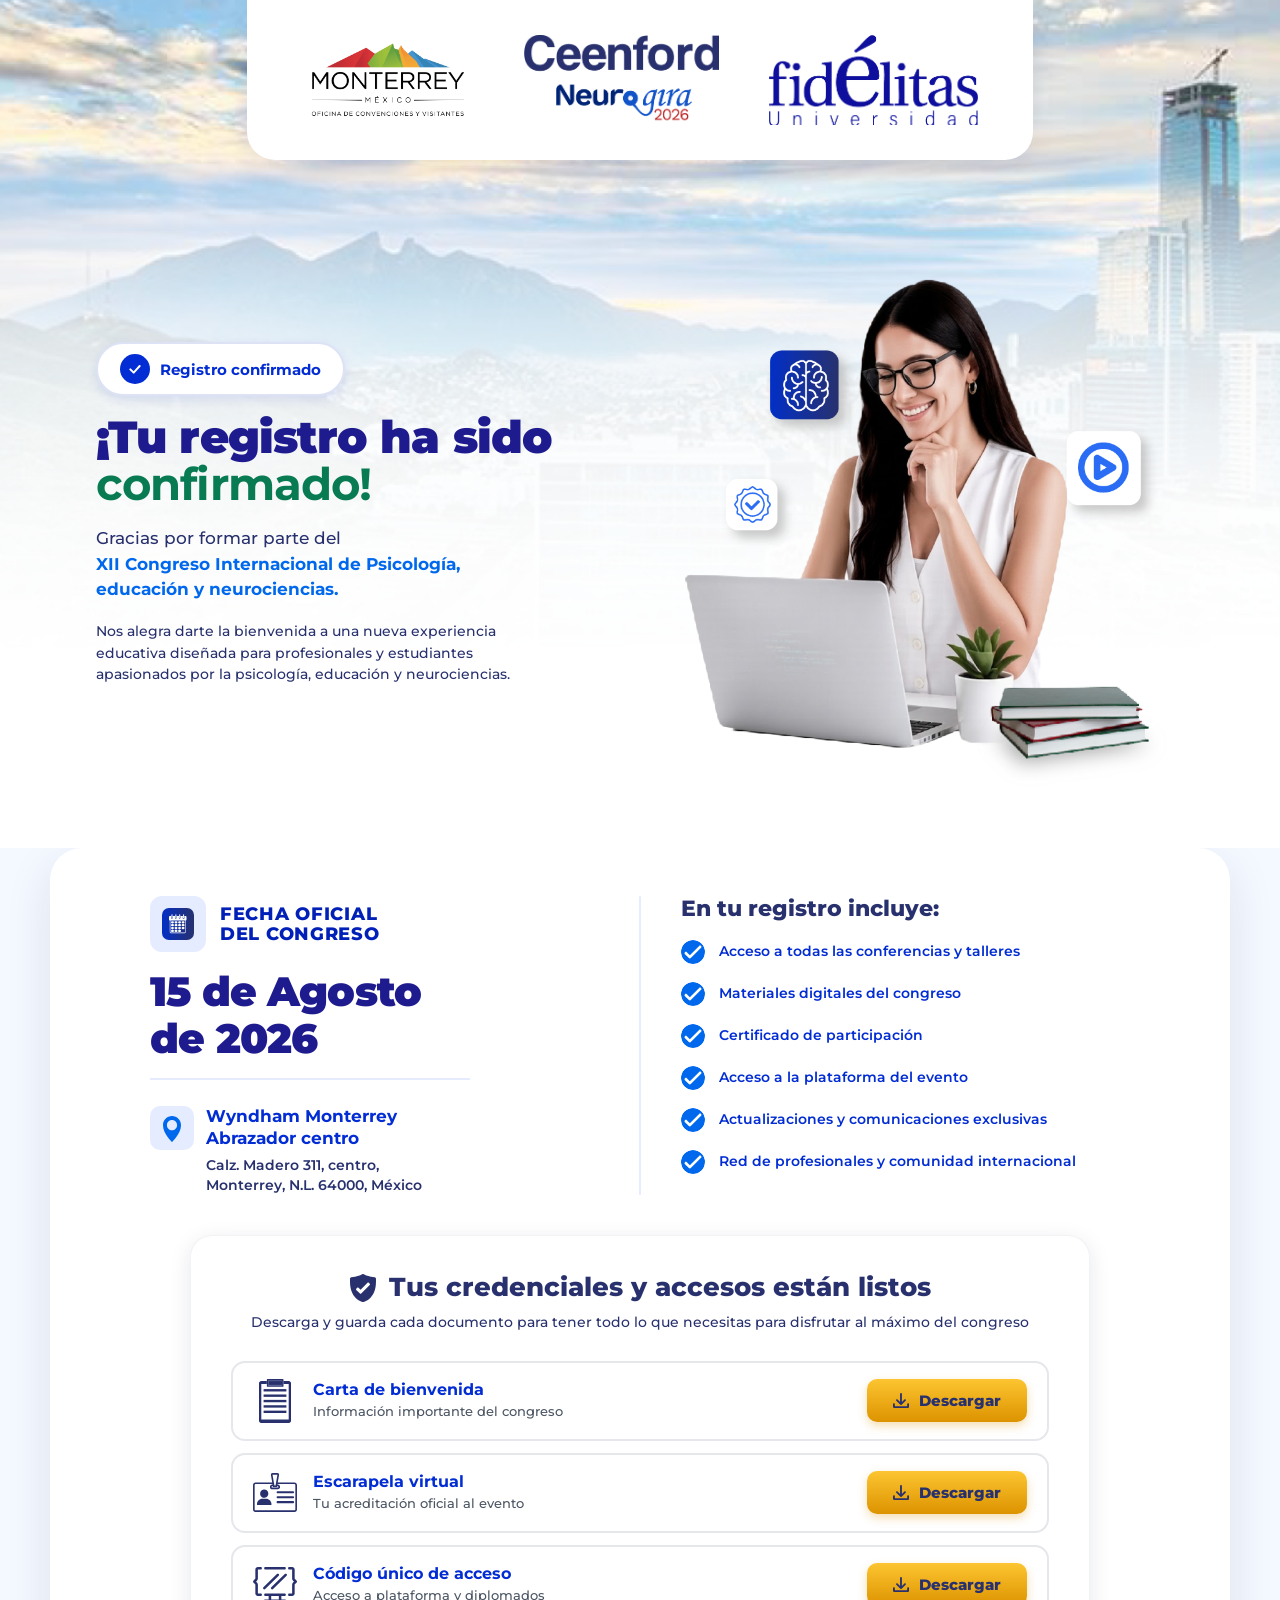
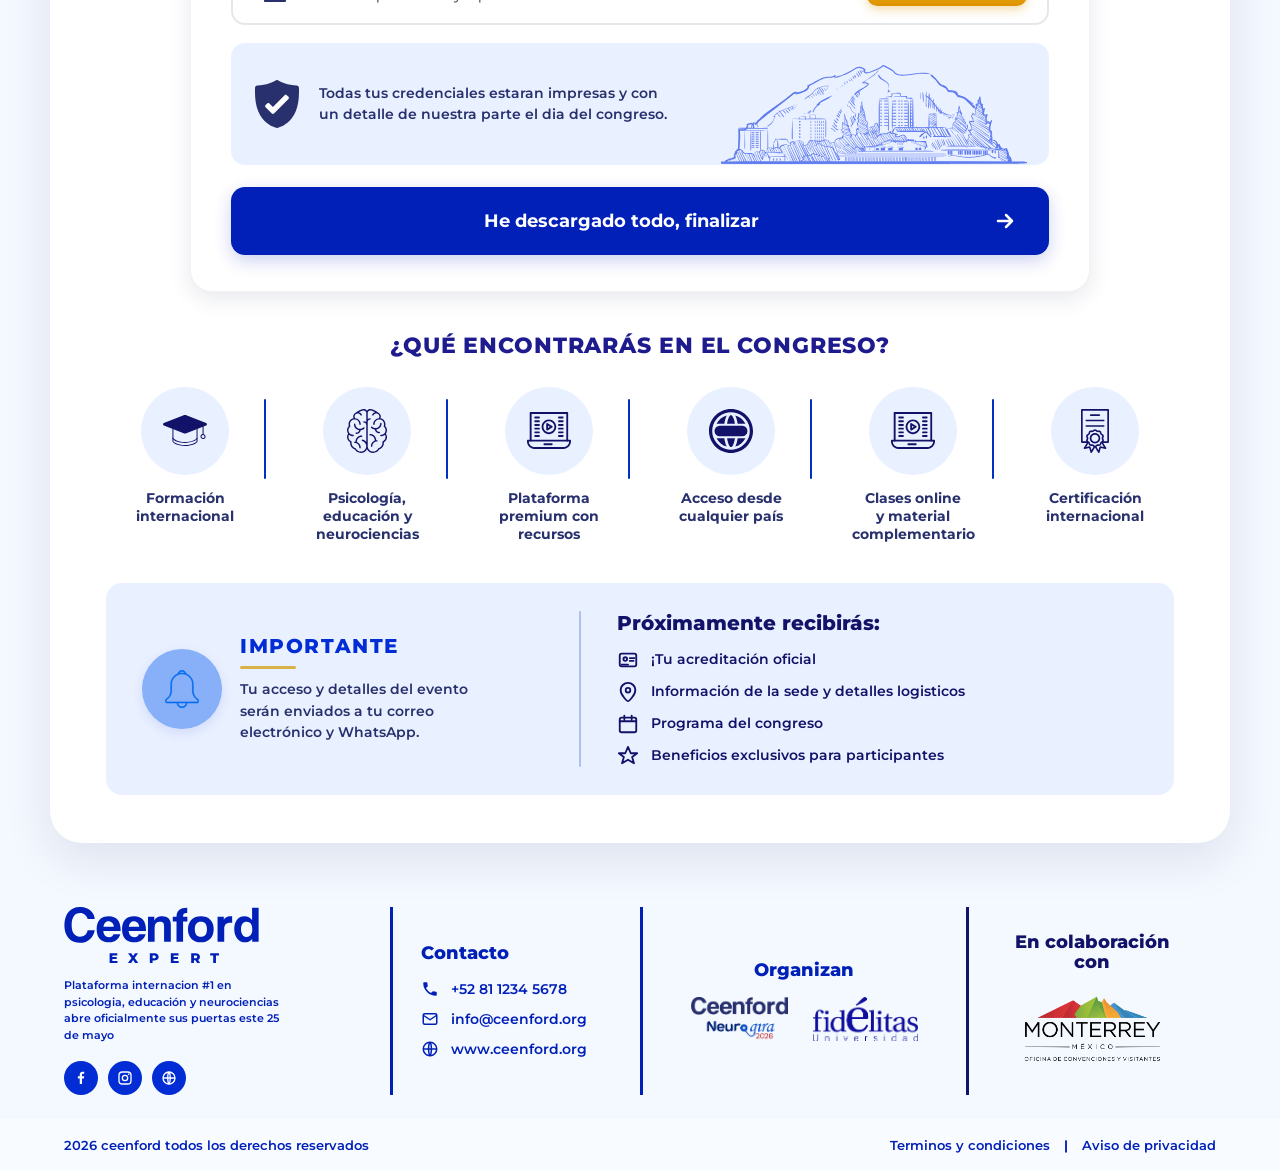
==== commit e6718096: "Fix 404 de SVGs + shadow duplicado + spacing entre secciones - descargar.svg e importante-camapana.s" ====
--- a/gracias.html
+++ b/gracias.html
@@ -375,7 +375,7 @@
     </section>
 
     <!-- ========== CREDENCIALES Y DESCARGAS ========== -->
-    <section class="confirmacion-credenciales" style="box-shadow: rgba(100, 100, 111, 0.2) 0px 7px 29px 0px !important; border-radius: 16px;">
+    <section class="confirmacion-credenciales">
         <div class="confirmacion-credenciales__inner" style="max-width: 900px; margin: 0 auto;">
 <h2 class="confirmacion-credenciales__title">
     <img src="img/pagina_agradecimiento/icono escudo - credenciales.svg" alt="" class="confirmacion-credenciales__title-icon">
--- a/styles.css
+++ b/styles.css
@@ -1515,12 +1515,19 @@
 .confirmacion-wrapper > .confirmacion-importante {
     padding: 0;
     background: transparent;
+}
+
+/* Espacio vertical entre secciones dentro del wrapper
+   (regla con misma especificidad que la de arriba, pero como va después
+   en la cascada, gana para los selectores que la incluyen). */
+.confirmacion-wrapper > .confirmacion-credenciales,
+.confirmacion-wrapper > .confirmacion-features,
+.confirmacion-wrapper > .confirmacion-importante {
+    margin-top: 40px;
+}
+
+.confirmacion-wrapper > .confirmacion-detalles {
     margin: 0;
-}
-
-/* Espacio vertical entre secciones dentro del wrapper */
-.confirmacion-wrapper > section + section {
-    margin-top: 40px;
 }
 
 /* ----- Fecha + Incluye (2 columnas con divisor vertical) ----- */
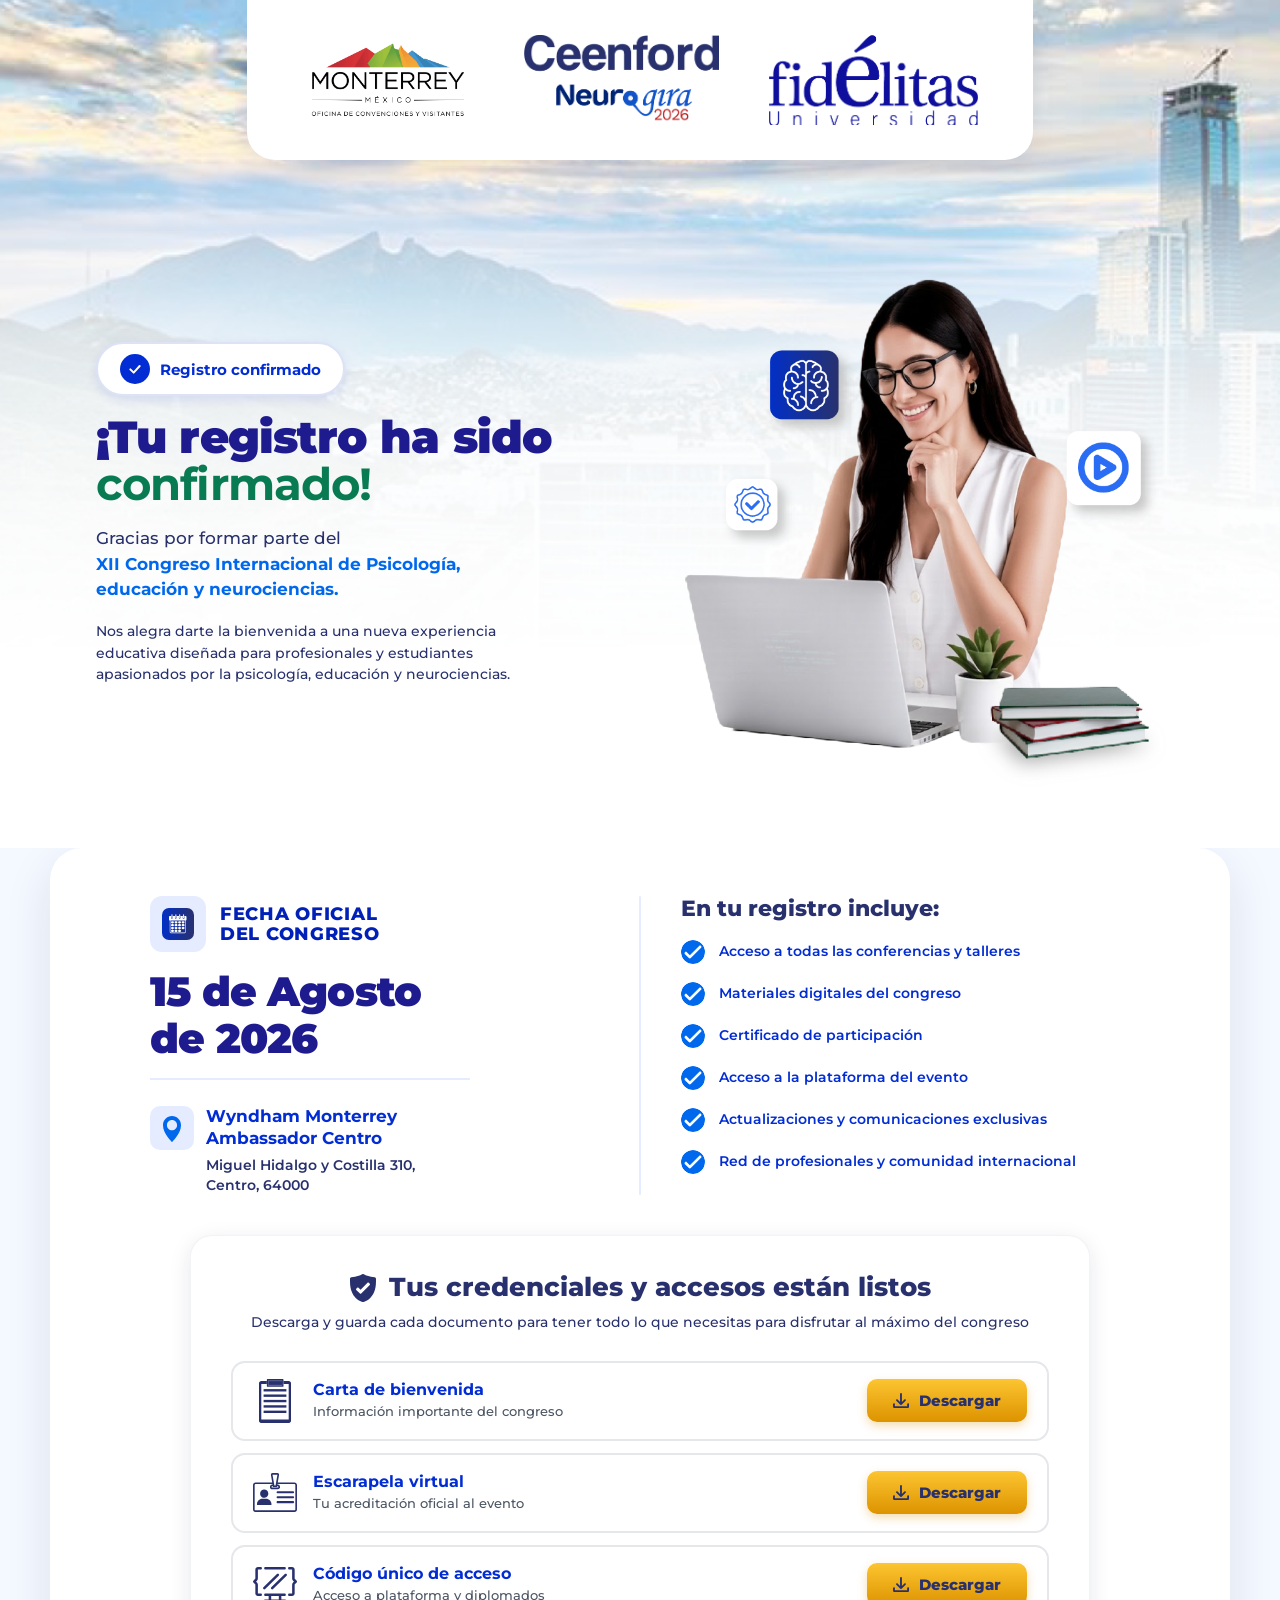
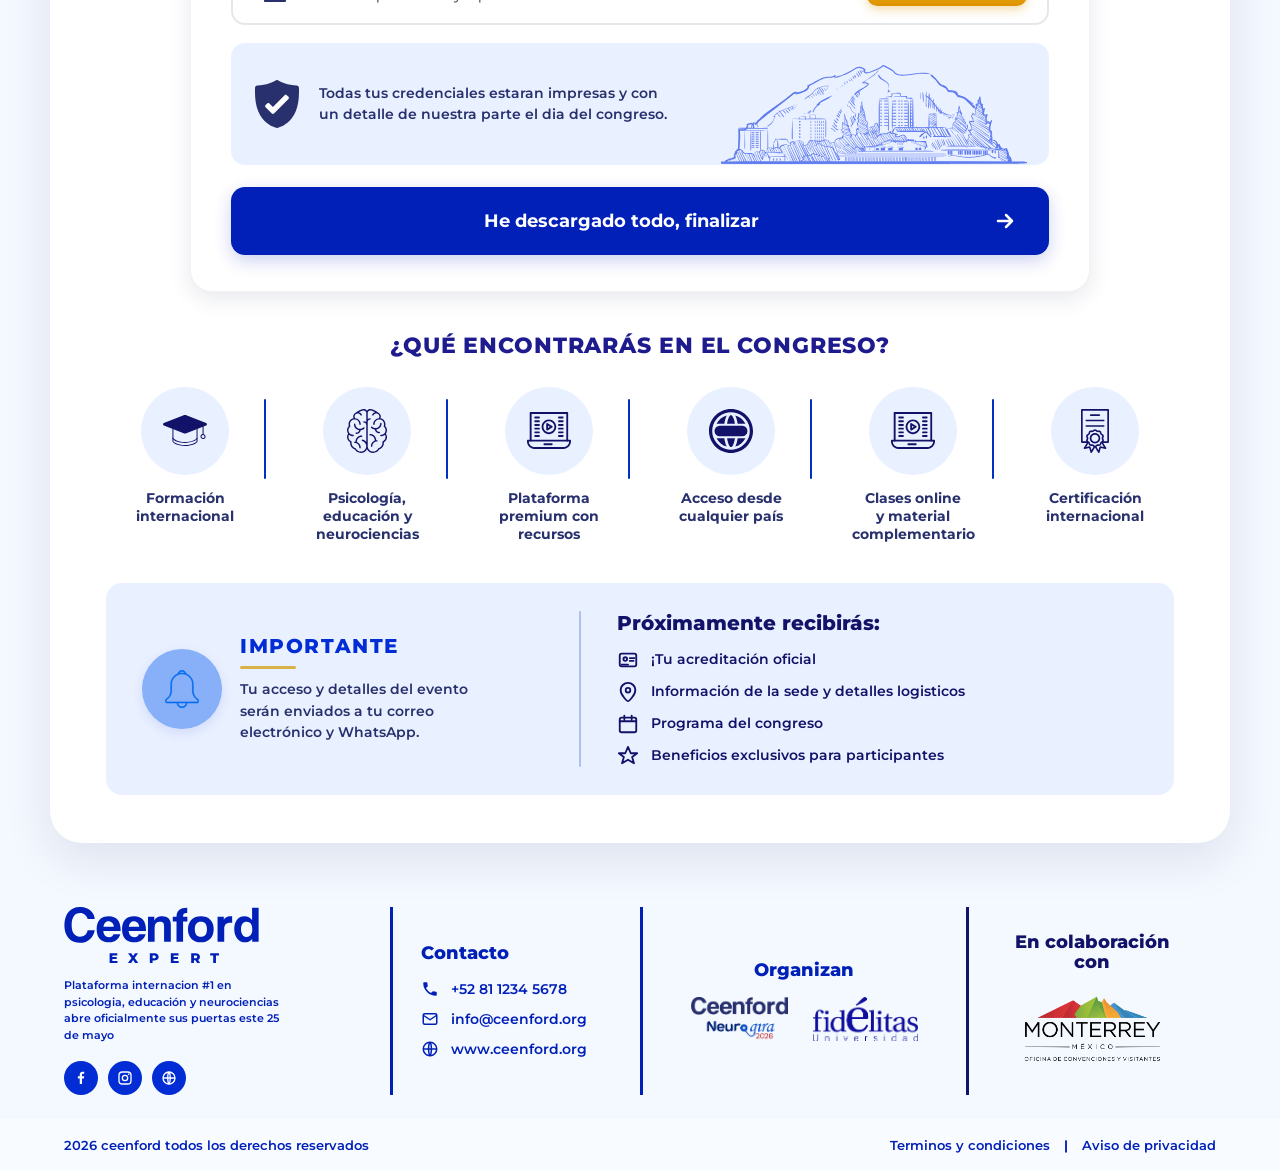
==== commit ac5fe6e6: "Actualizar direccion de sede + mejorar mobile de gracias Direccion (index.html + gracias.html): - 'W" ====
--- a/gracias.html
+++ b/gracias.html
@@ -94,40 +94,60 @@
                 background: white !important;
             }
             
+            /* Más espacio en la sección de credenciales y descargas */
+            .confirmacion-credenciales {
+                padding: 26px 18px !important;
+            }
+            .confirmacion-credenciales__inner {
+                padding: 26px 20px !important;
+            }
+            .confirmacion-credenciales__lista {
+                gap: 16px !important;
+                margin-bottom: 22px !important;
+            }
+            .confirmacion-credenciales__subtitle {
+                margin-bottom: 24px !important;
+            }
+
             /* Ajustar tarjetas de credenciales para mejor apilamiento */
             .credencial-card {
                 flex-direction: column !important;
                 align-items: flex-start !important;
-                gap: 12px !important;
-            }
-            
+                gap: 14px !important;
+                padding: 18px !important;
+            }
+
             .credencial-card__info {
                 align-items: flex-start !important;
             }
             
-            /* Asegurar que las features se muestren en una columna en mobile */
+            /* Features en mobile: 3 columnas (tablet / mobile grande) */
             .confirmacion-features__grid {
-                grid-template-columns: 1fr !important;
-                gap: 16px !important;
-            }
-            
+                grid-template-columns: repeat(3, 1fr) !important;
+                gap: 20px 12px !important;
+            }
+            /* Sin separadores verticales cuando van en grid de varias filas */
+            .feature-card::after {
+                display: none !important;
+            }
+
             /* Reducir tamaño de las feature cards en mobile */
             .feature-card {
-                padding: 0 8px !important;
-            }
-            
+                padding: 0 4px !important;
+            }
+
             .feature-card__icon-circle {
-                width: 70px !important;
-                height: 70px !important;
-            }
-            
+                width: 64px !important;
+                height: 64px !important;
+            }
+
             .feature-card__icon {
-                width: 35px !important;
-                height: 35px !important;
-            }
-            
+                width: 32px !important;
+                height: 32px !important;
+            }
+
             .feature-card__title {
-                font-size: 13px !important;
+                font-size: 12px !important;
             }
             
             /* Ajustar botones para mobile */
@@ -197,27 +217,27 @@
                 border-radius: 8px !important;
             }
             
-            /* FORZAR que las features se muestren en una columna en mobile pequeño también */
+            /* Features en mobile pequeño: 2 columnas (3 quedan muy apretadas) */
             .confirmacion-features__grid {
-                grid-template-columns: 1fr !important;
-                gap: 12px !important;
-            }
-            
+                grid-template-columns: repeat(2, 1fr) !important;
+                gap: 18px 10px !important;
+            }
+
             /* Reducir aún más el tamaño de las cards en mobile pequeño */
             .feature-card {
                 padding: 0 4px !important;
             }
-            
+
             .feature-card__icon-circle {
-                width: 60px !important;
-                height: 60px !important;
-            }
-            
+                width: 58px !important;
+                height: 58px !important;
+            }
+
             .feature-card__icon {
-                width: 30px !important;
-                height: 30px !important;
-            }
-            
+                width: 29px !important;
+                height: 29px !important;
+            }
+
             .feature-card__title {
                 font-size: 12px !important;
             }
@@ -335,8 +355,8 @@
                         <img src="img/pagina_agradecimiento/location.svg" alt="" class="confirmacion-detalles__pin">
                     </span>
                     <div>
-                        <p class="confirmacion-detalles__sede-name"><strong>Wyndham Monterrey</strong><br><strong>Abrazador centro</strong></p>
-                        <p class="confirmacion-detalles__sede-address">Calz. Madero 311, centro,<br>Monterrey, N.L. 64000, México</p>
+                        <p class="confirmacion-detalles__sede-name"><strong>Wyndham Monterrey</strong><br><strong>Ambassador Centro</strong></p>
+                        <p class="confirmacion-detalles__sede-address">Miguel Hidalgo y Costilla 310,<br>Centro, 64000</p>
                     </div>
                 </div>
             </div>
--- a/styles.css
+++ b/styles.css
@@ -865,6 +865,25 @@
     font-weight: 600;
 }
 
+/* Prefijo fijo "+" del campo de teléfono. Sigue el mismo color
+   pattern que el placeholder: gris idle, azul cuando se enfoca o
+   ya tiene contenido. No es clickeable (pointer-events: none) para
+   que el click sobre él enfoque al input. */
+.form-field__prefix {
+    color: #9CA3AF;
+    font-weight: 700;
+    font-size: 15px;
+    user-select: none;
+    pointer-events: none;
+    margin-right: -6px;
+    transition: color 0.2s ease;
+}
+
+.form-field:focus-within .form-field__prefix,
+.form-field:has(.form-field__input:not(:placeholder-shown)) .form-field__prefix {
+    color: #022CD4;
+}
+
 /* ----- Estados visuales: idle (gris) → hover → focus/filled (azul) -----
    La idea: campos vacíos arrancan grises (sugieren "lléname") y pasan a
    azul (color de marca) cuando el usuario los enfoca o ya los completó.
